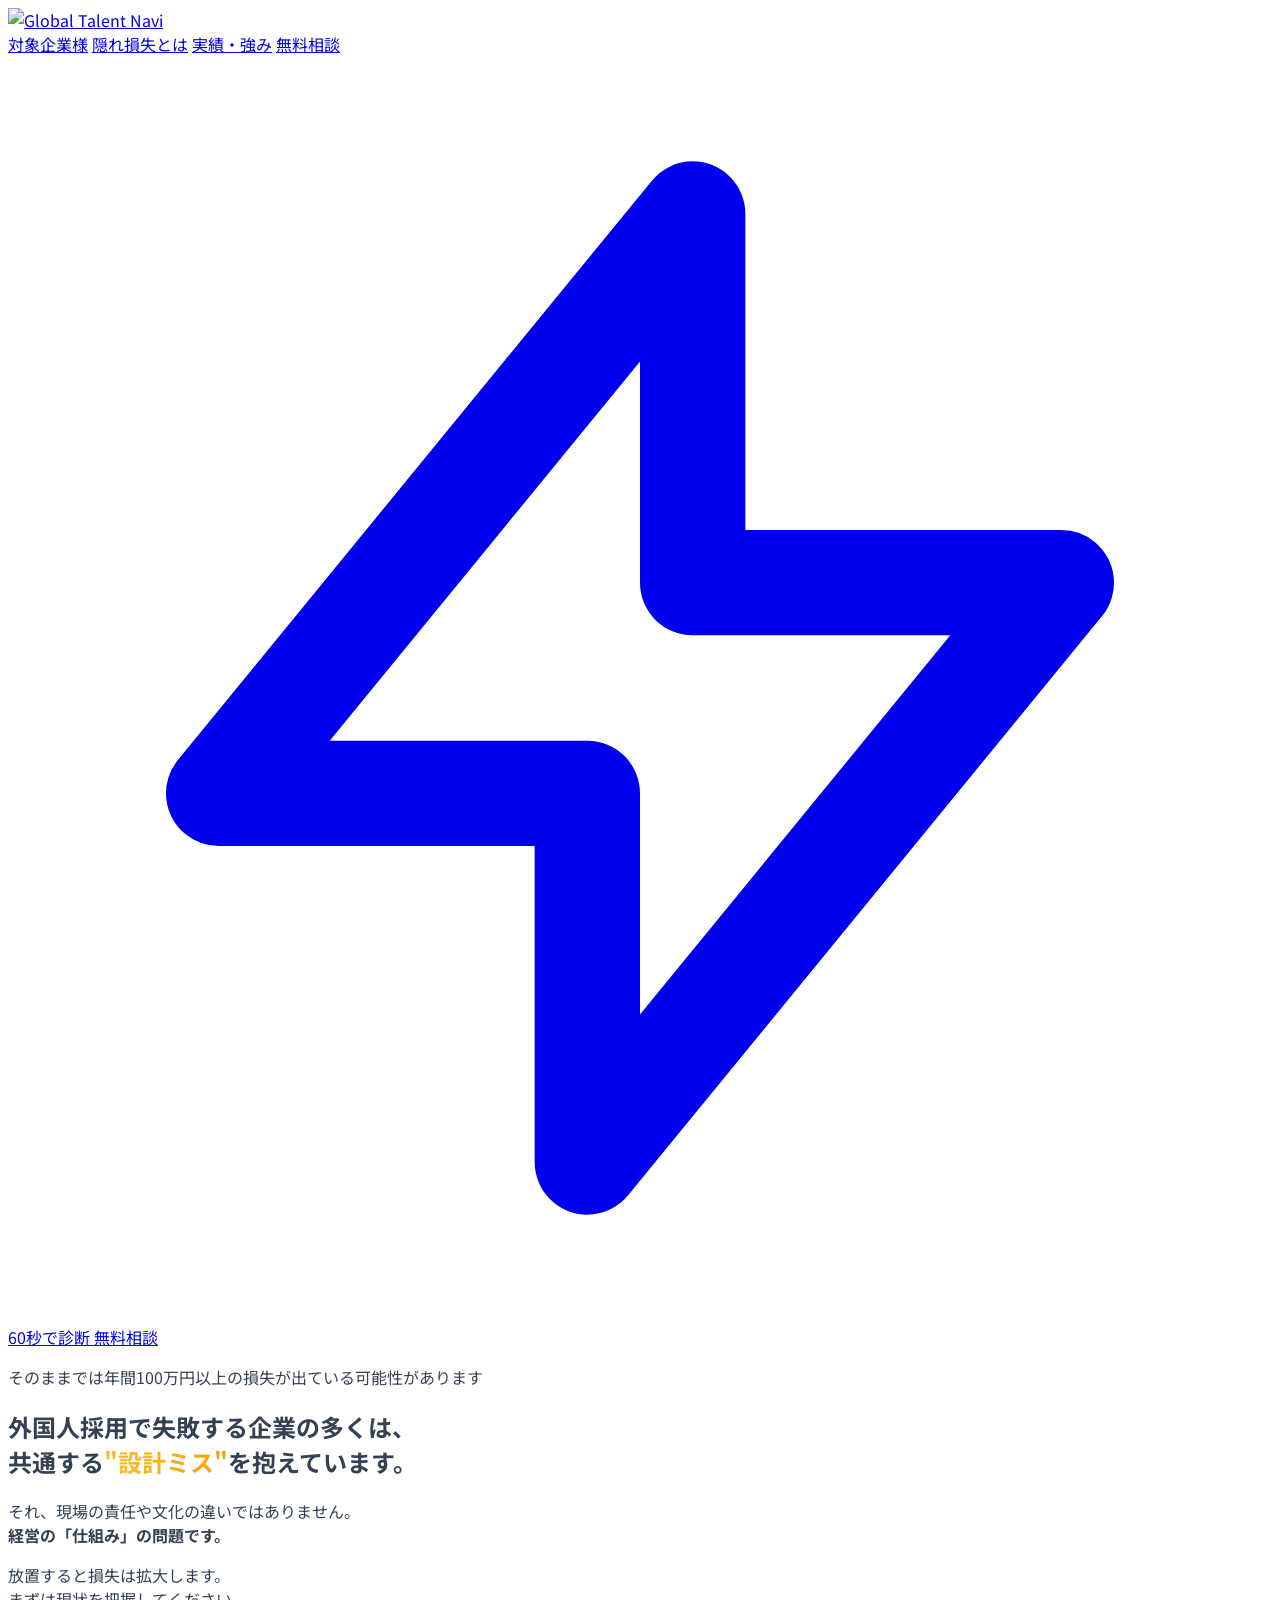
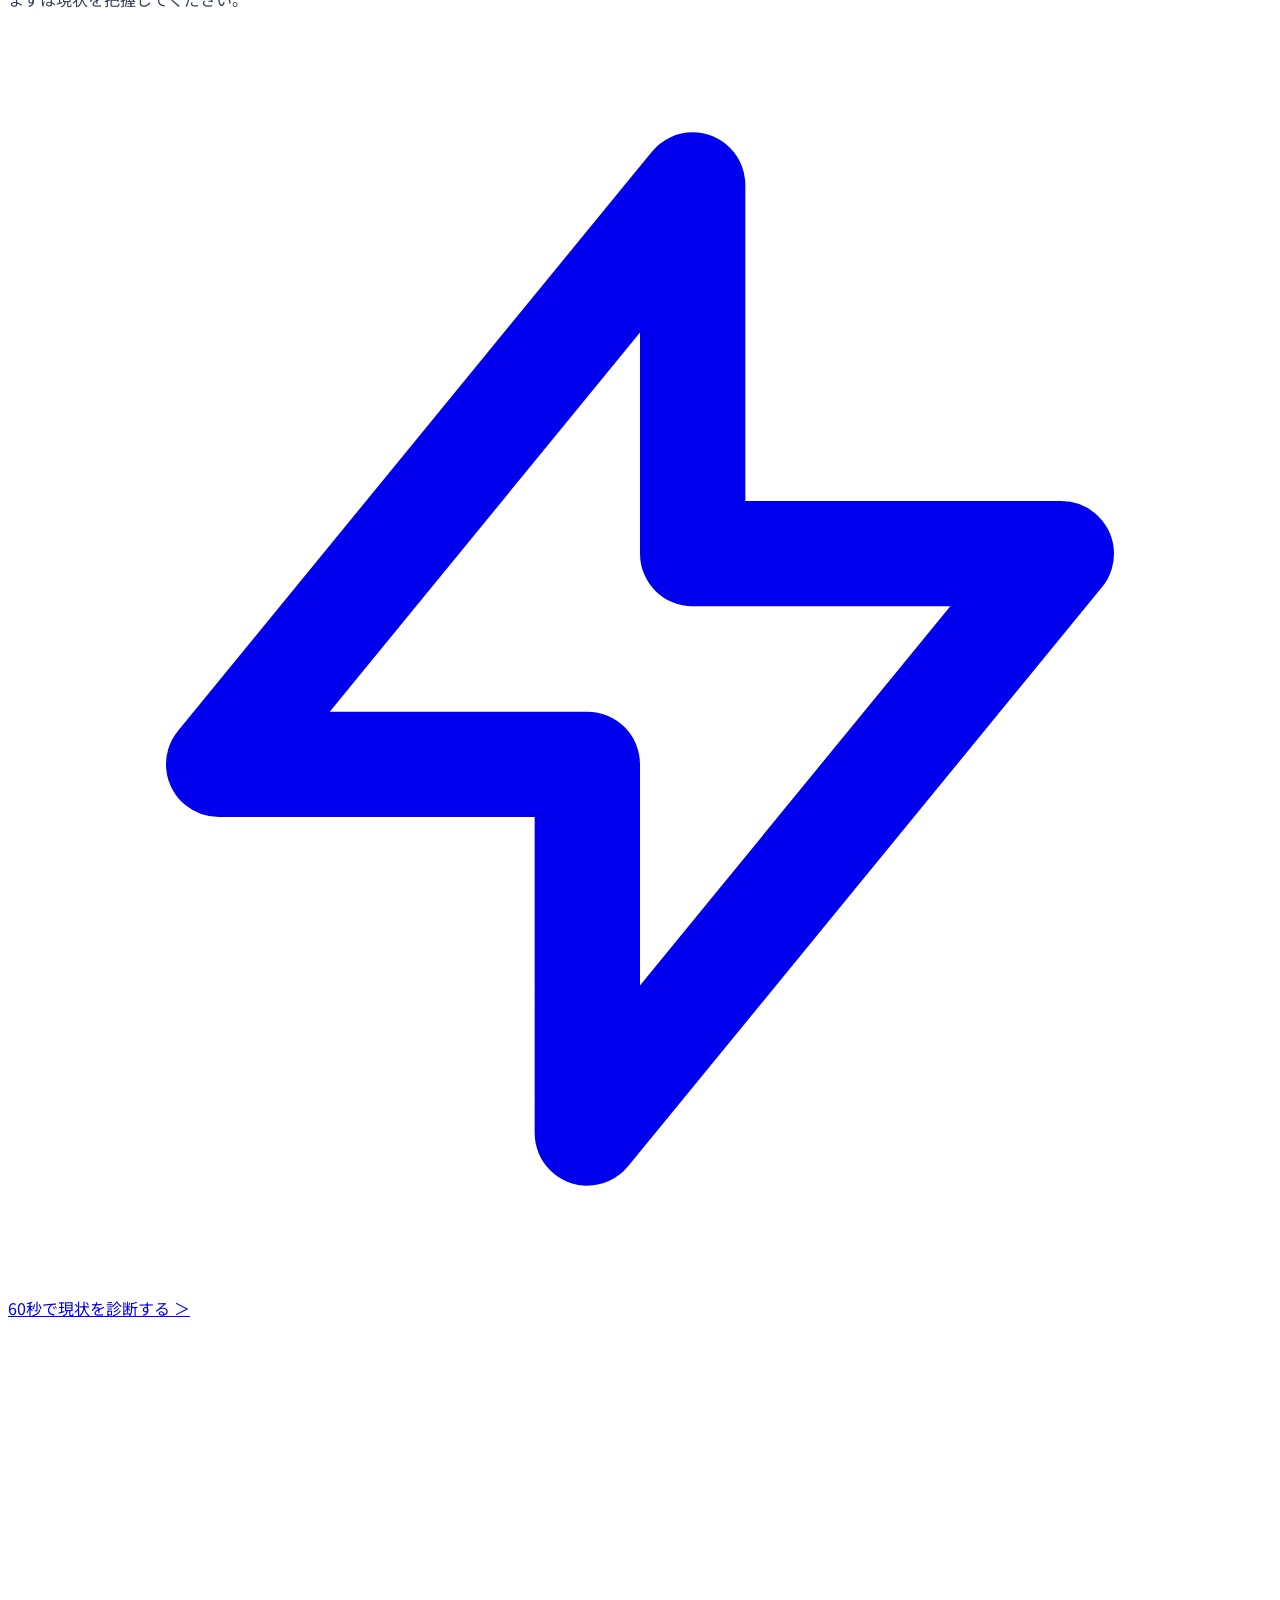
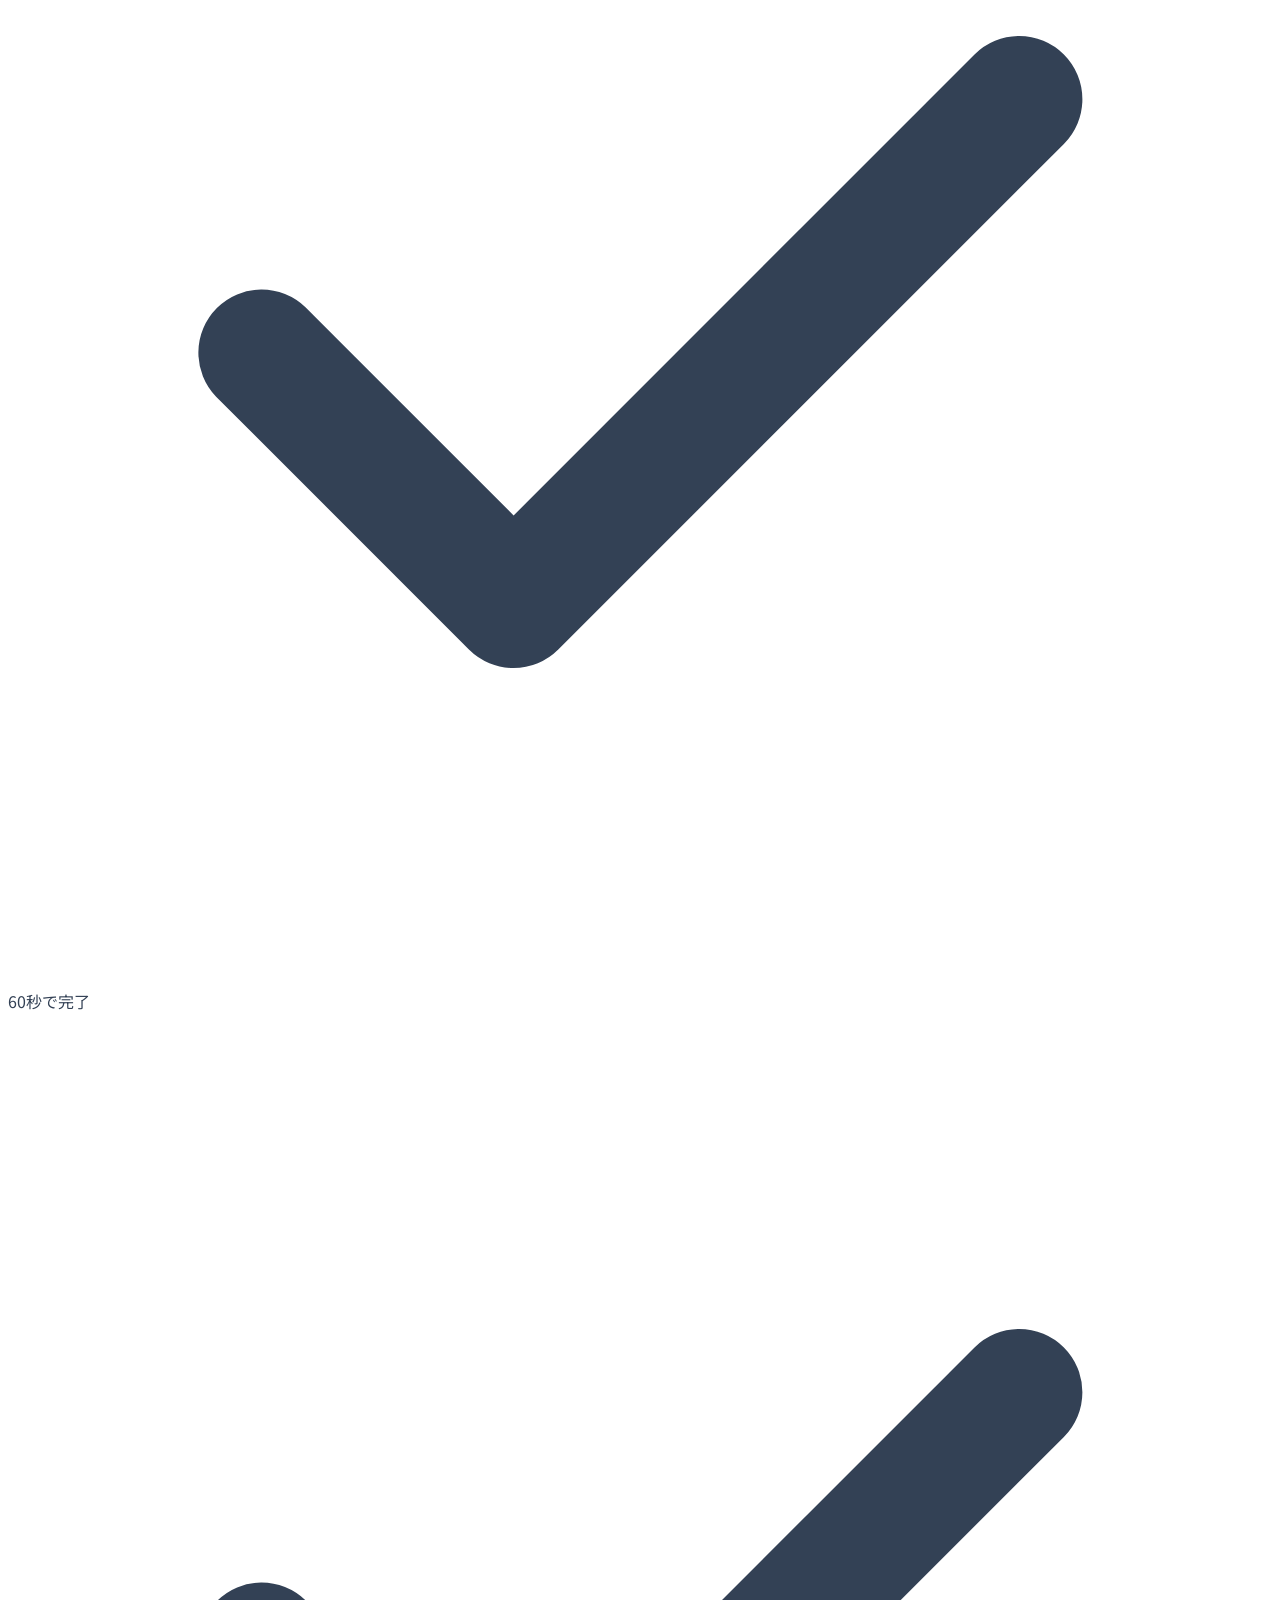
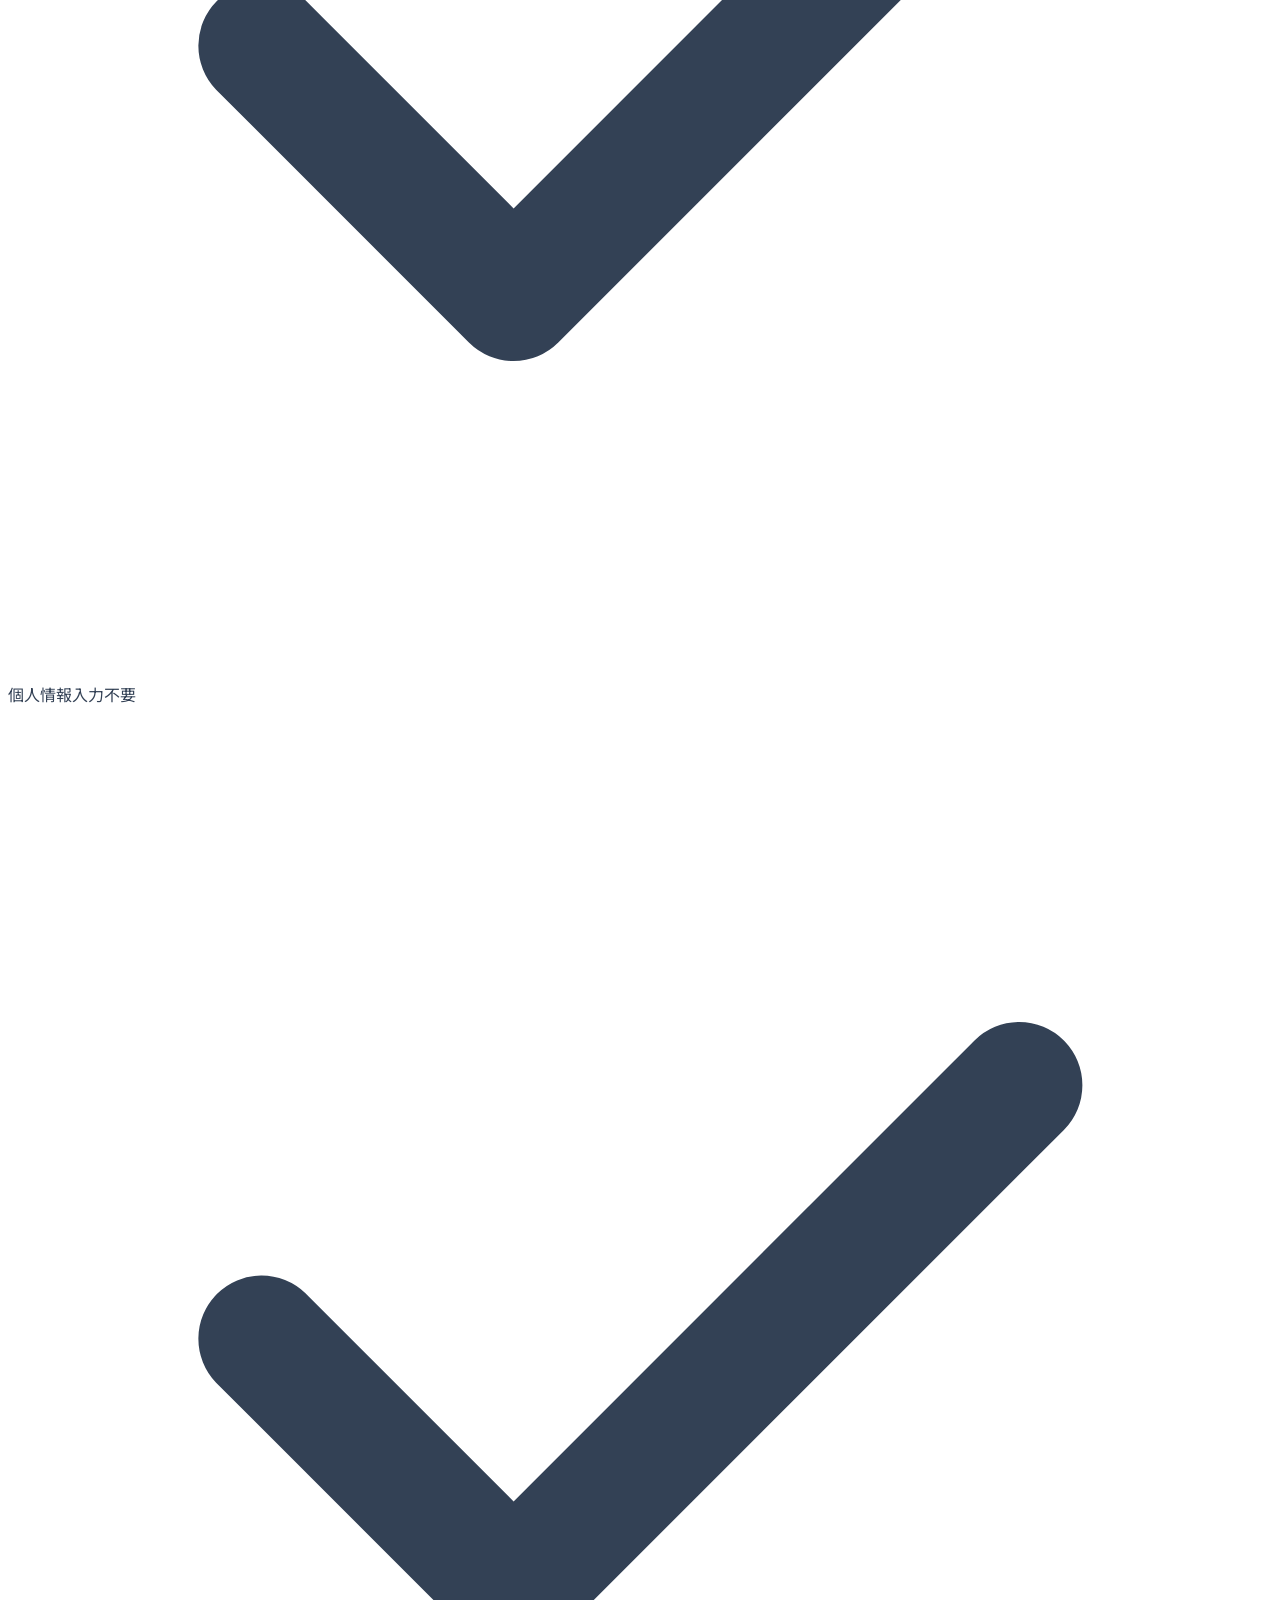
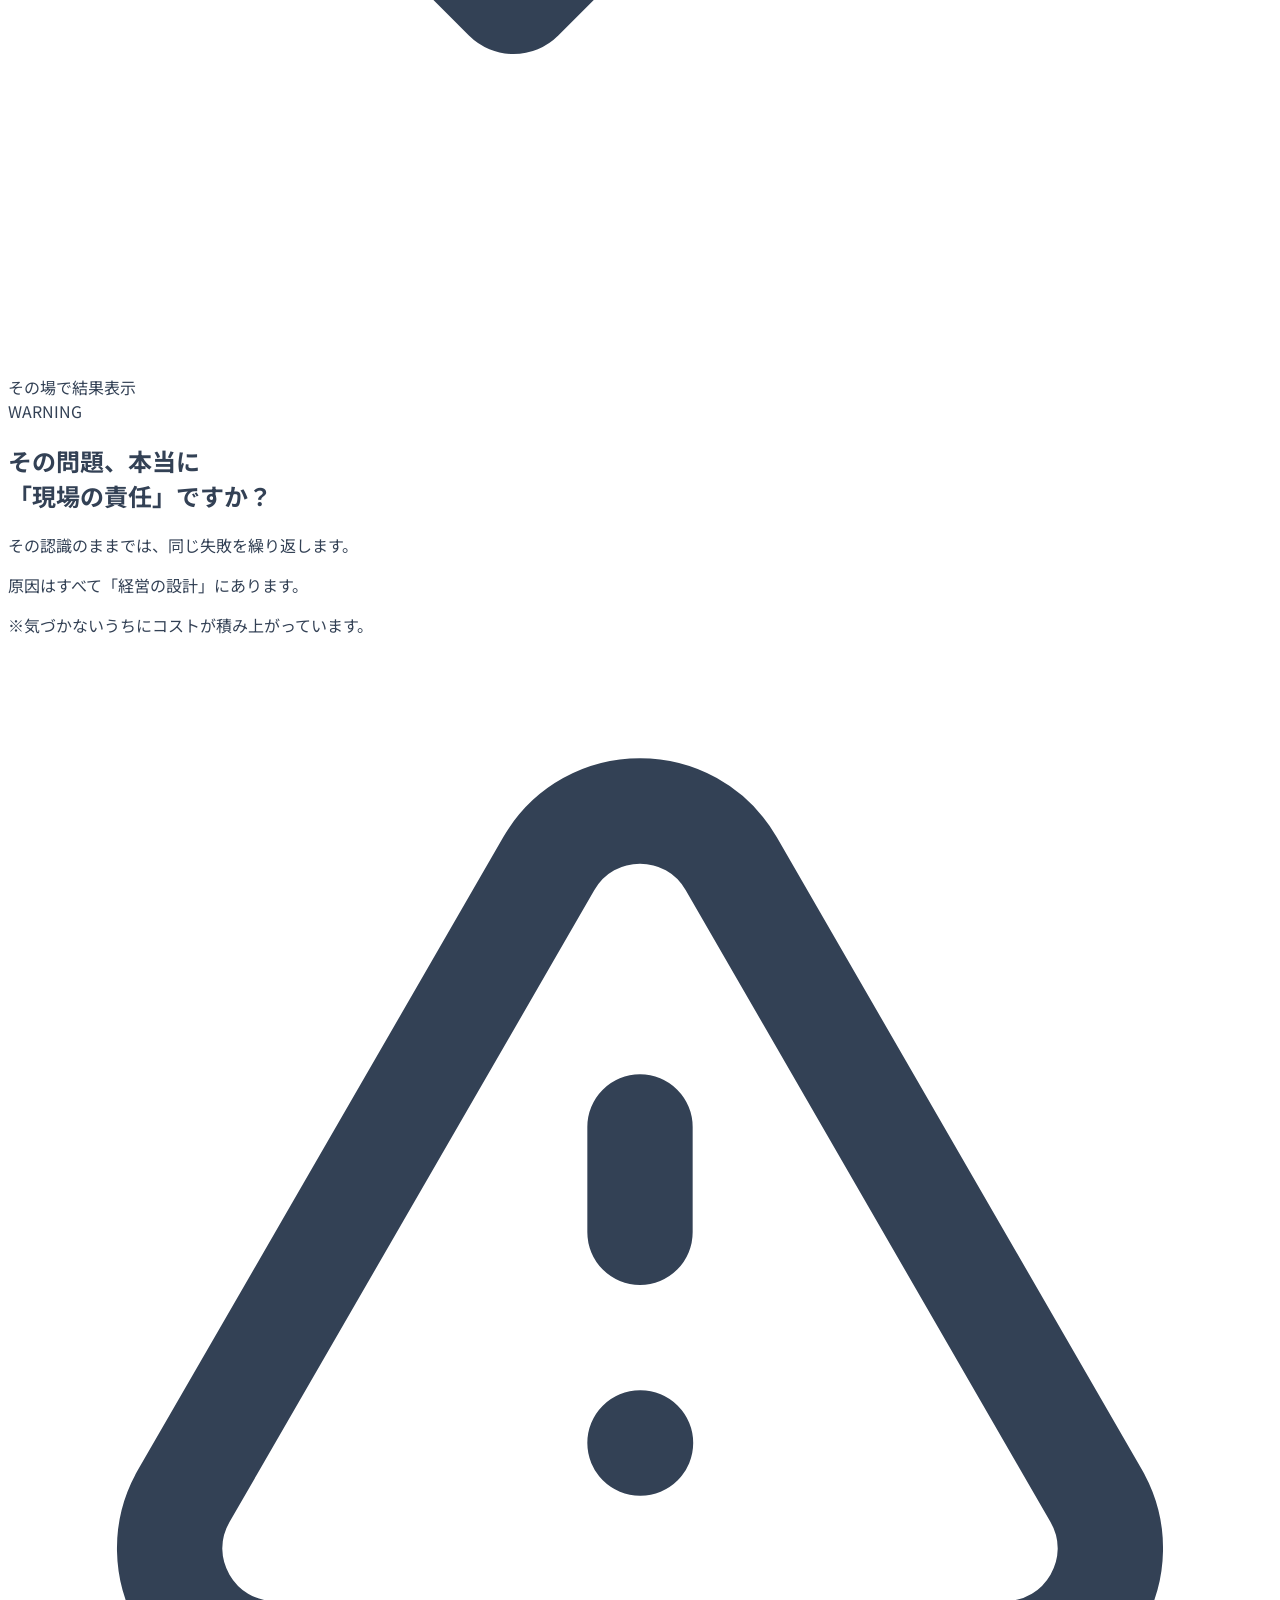
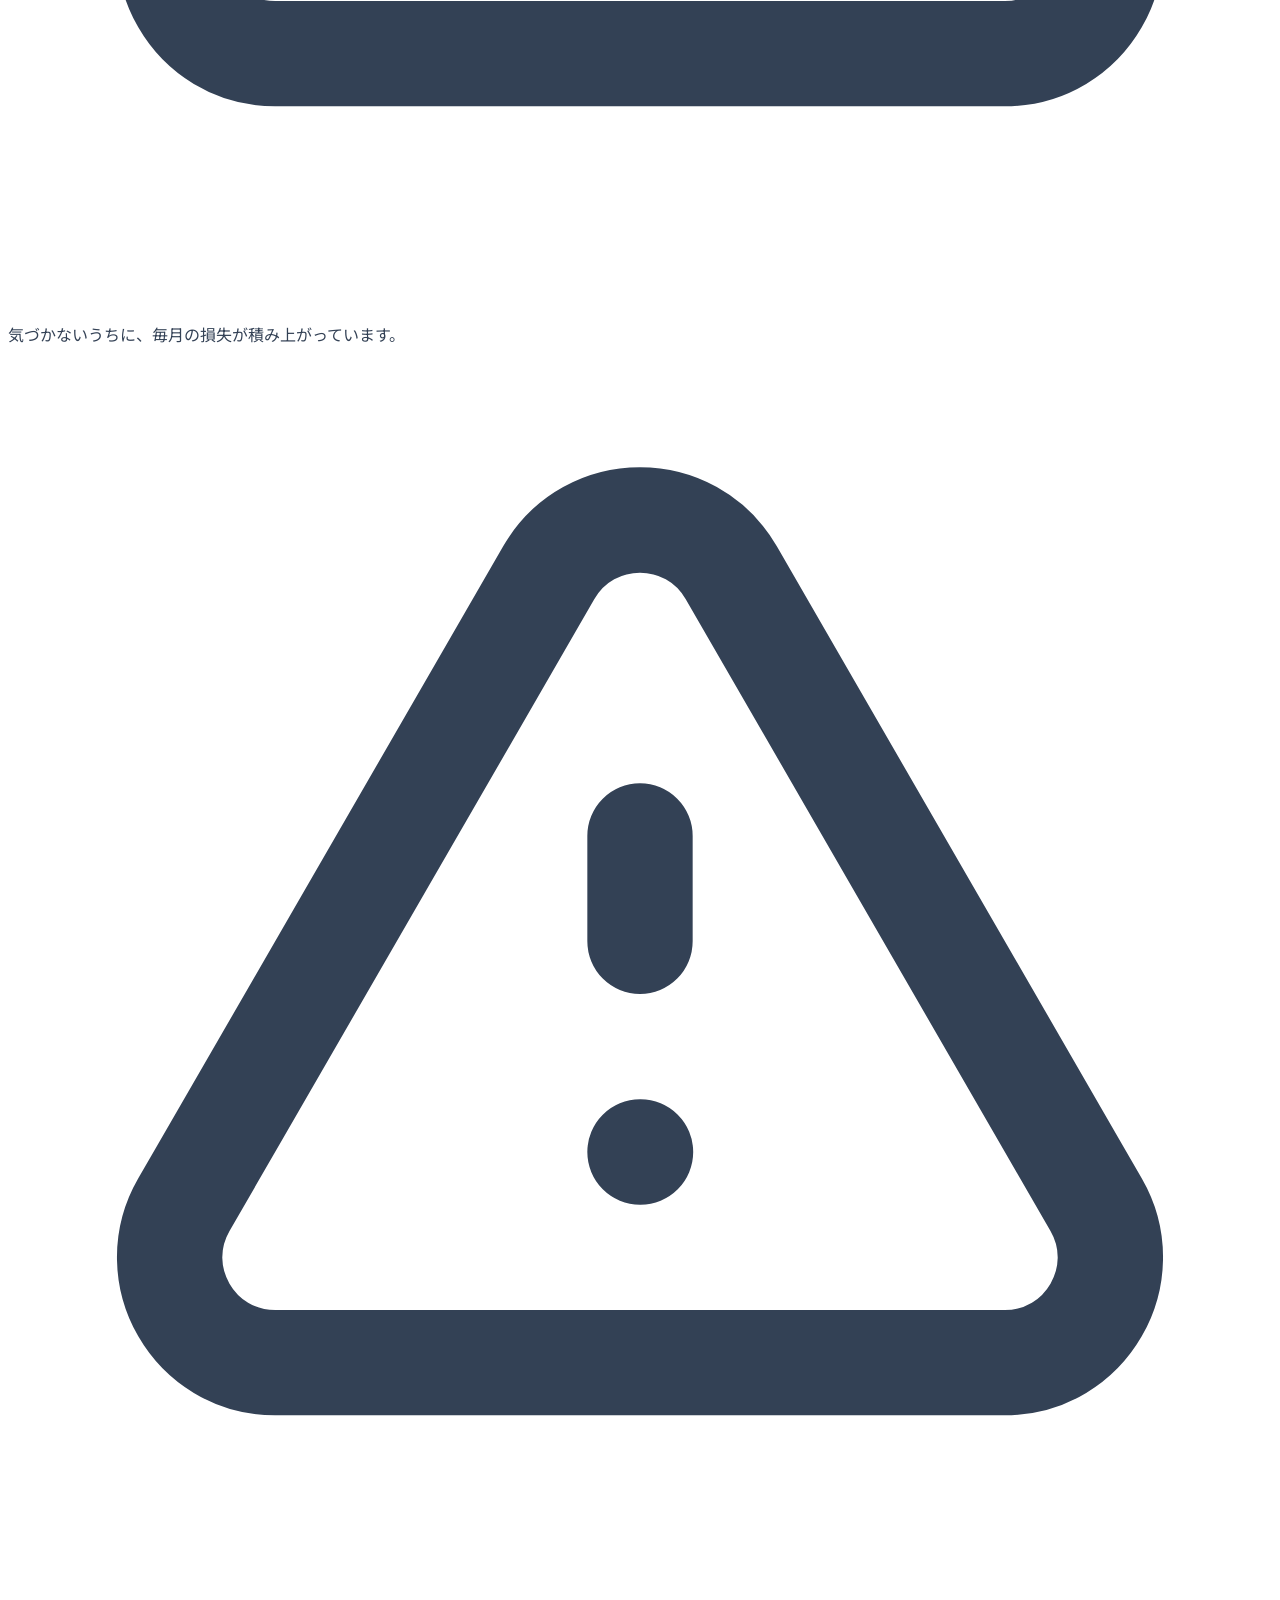
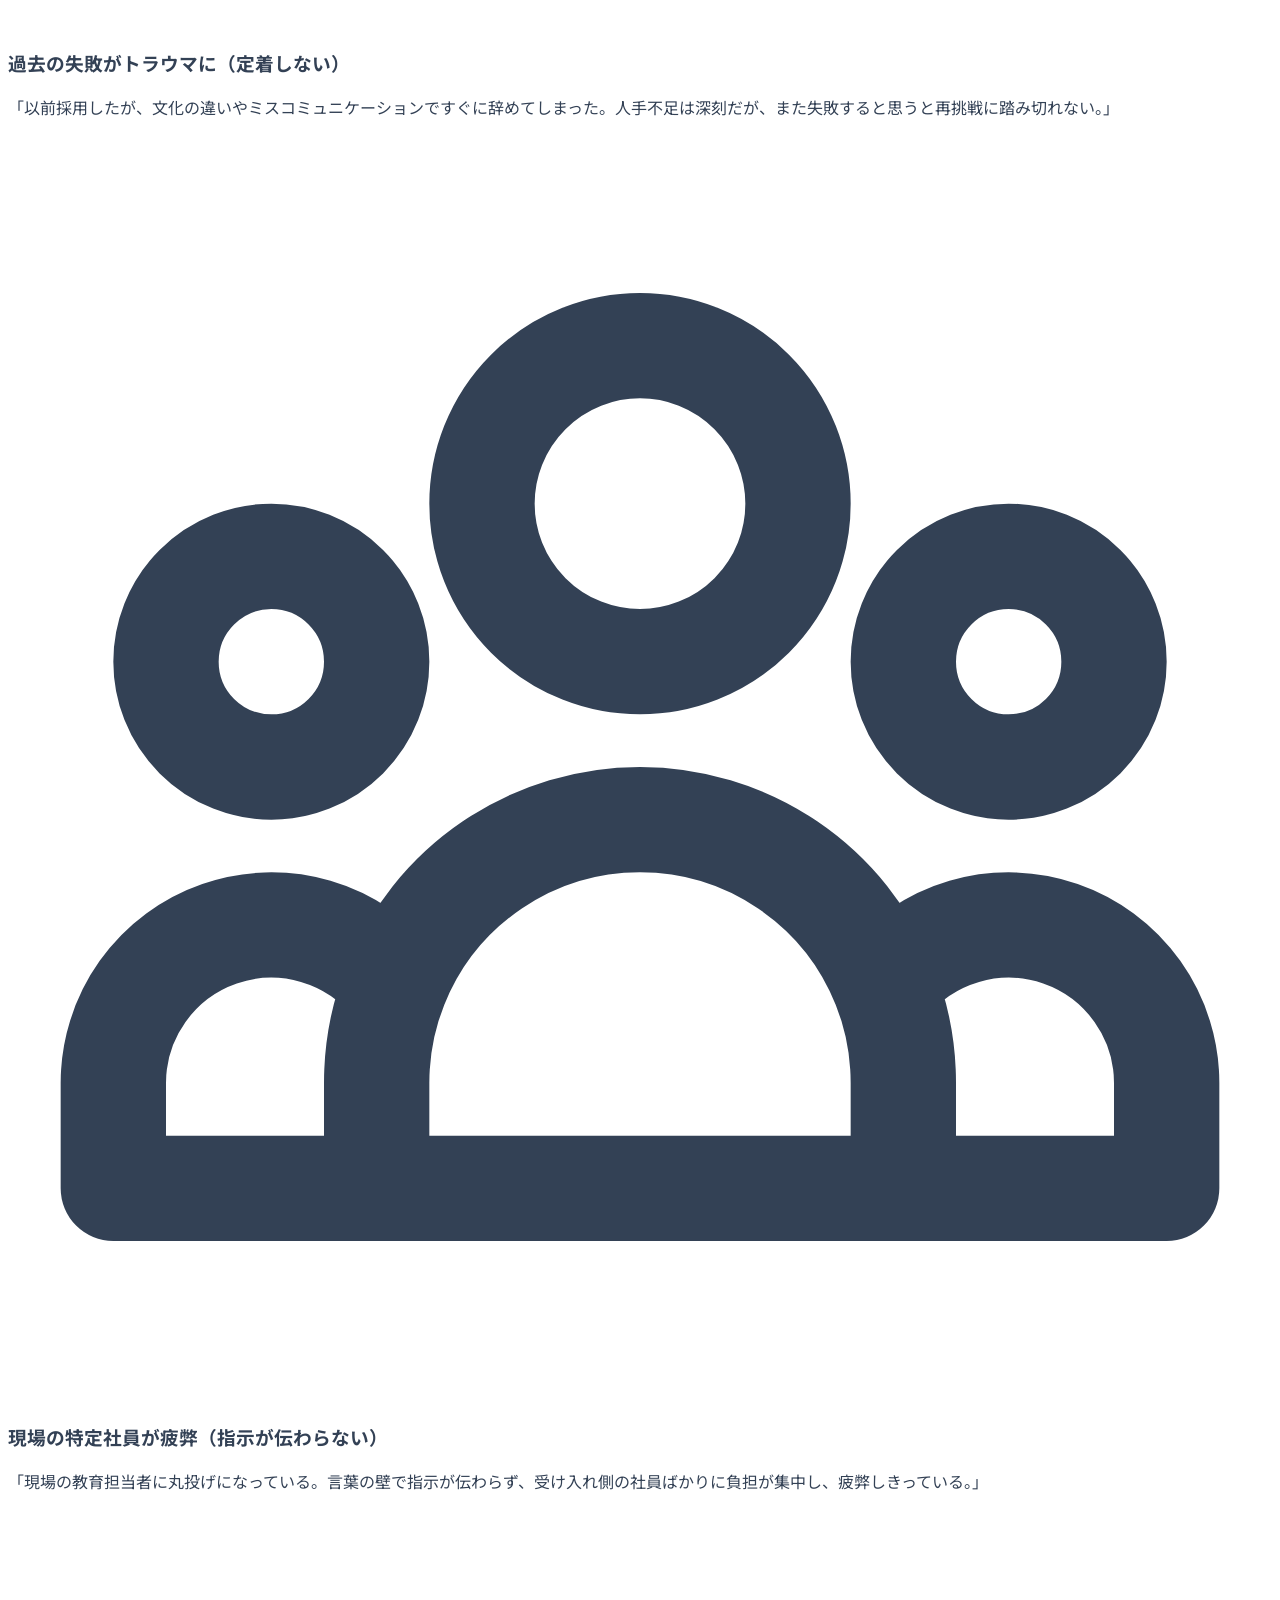
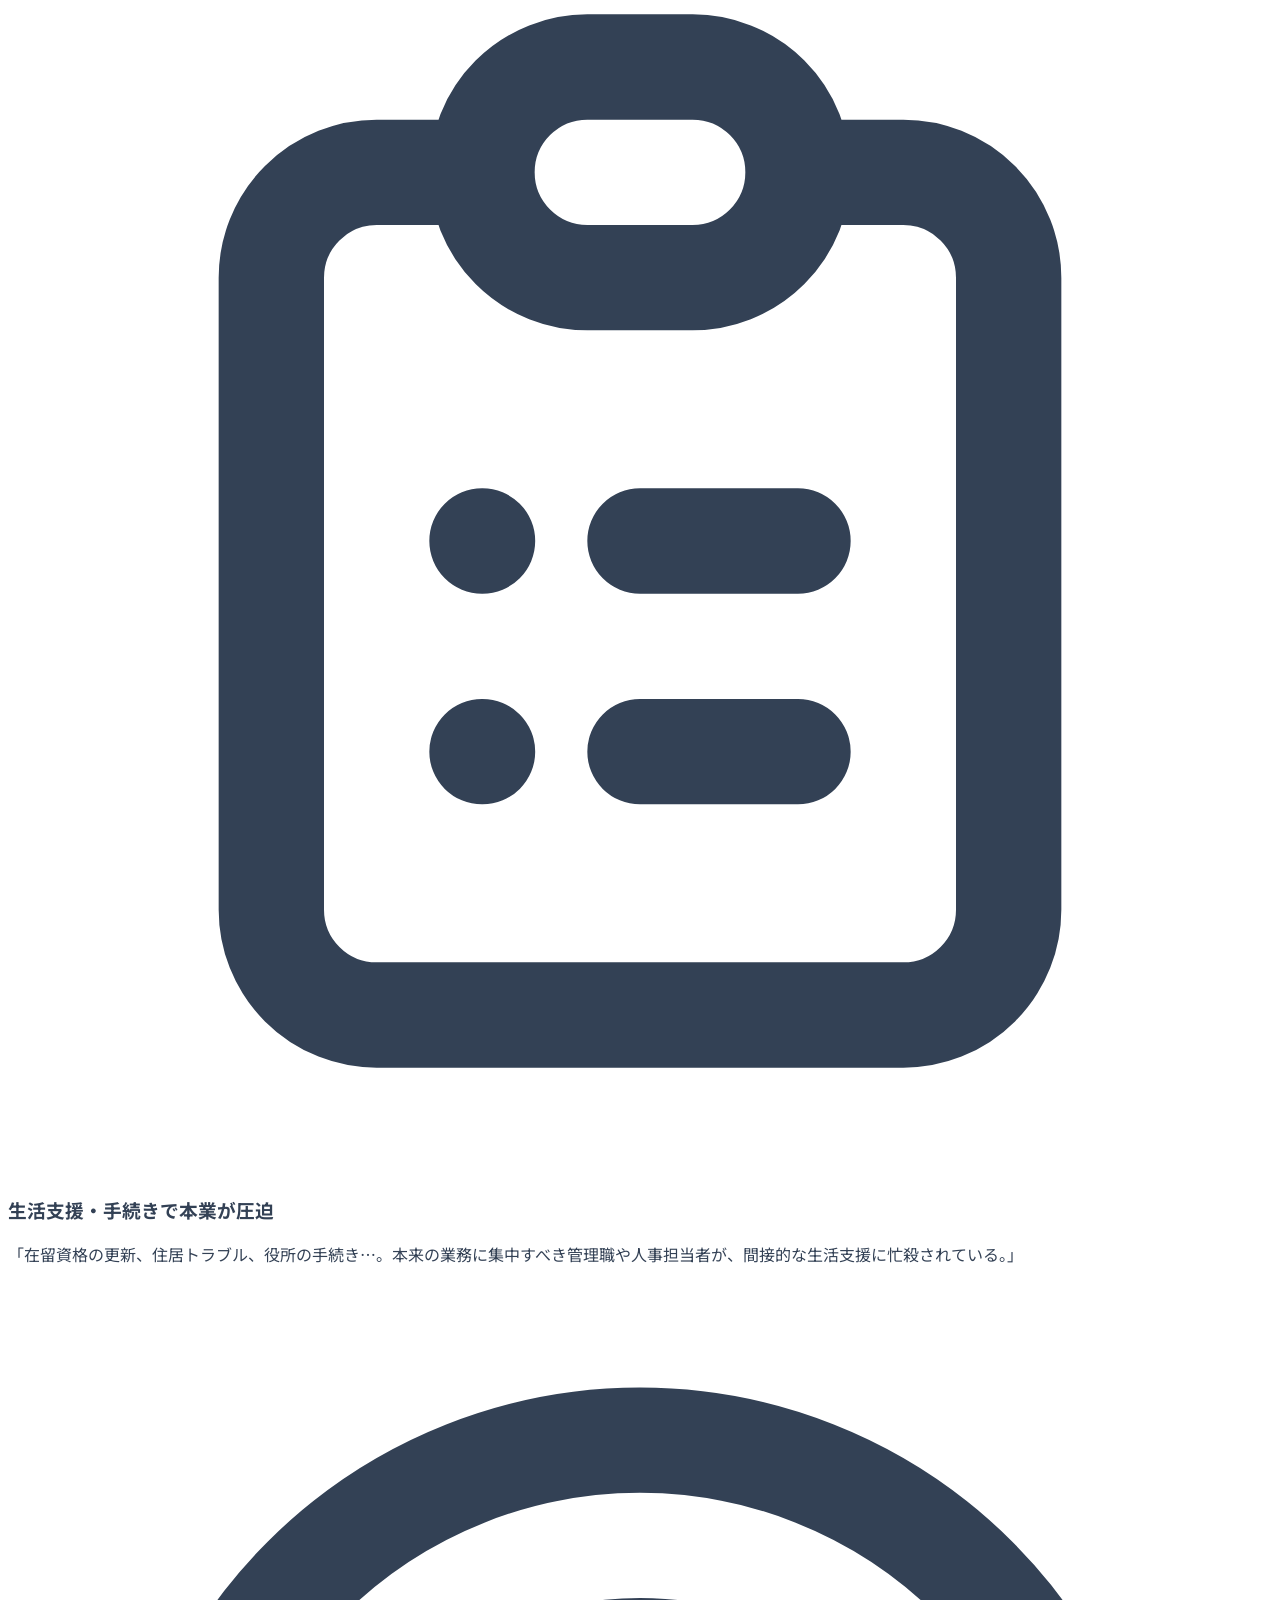
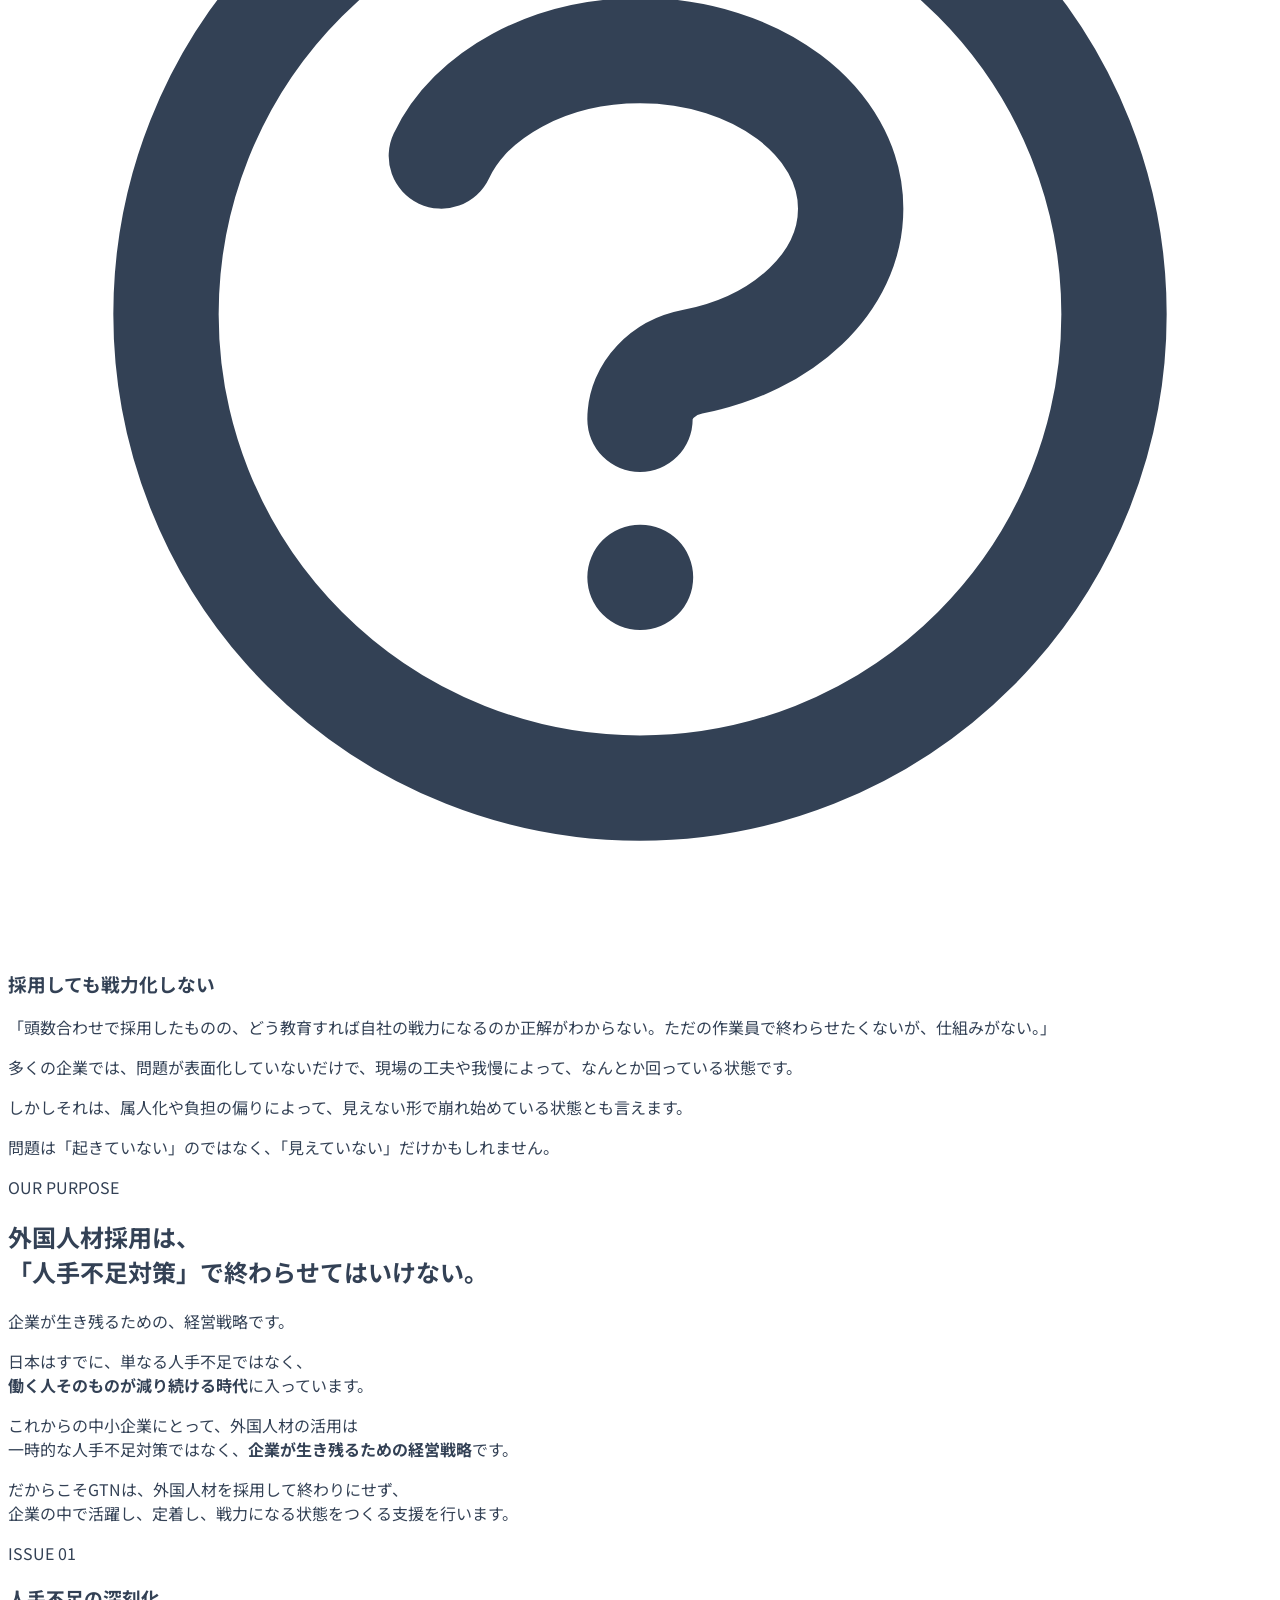
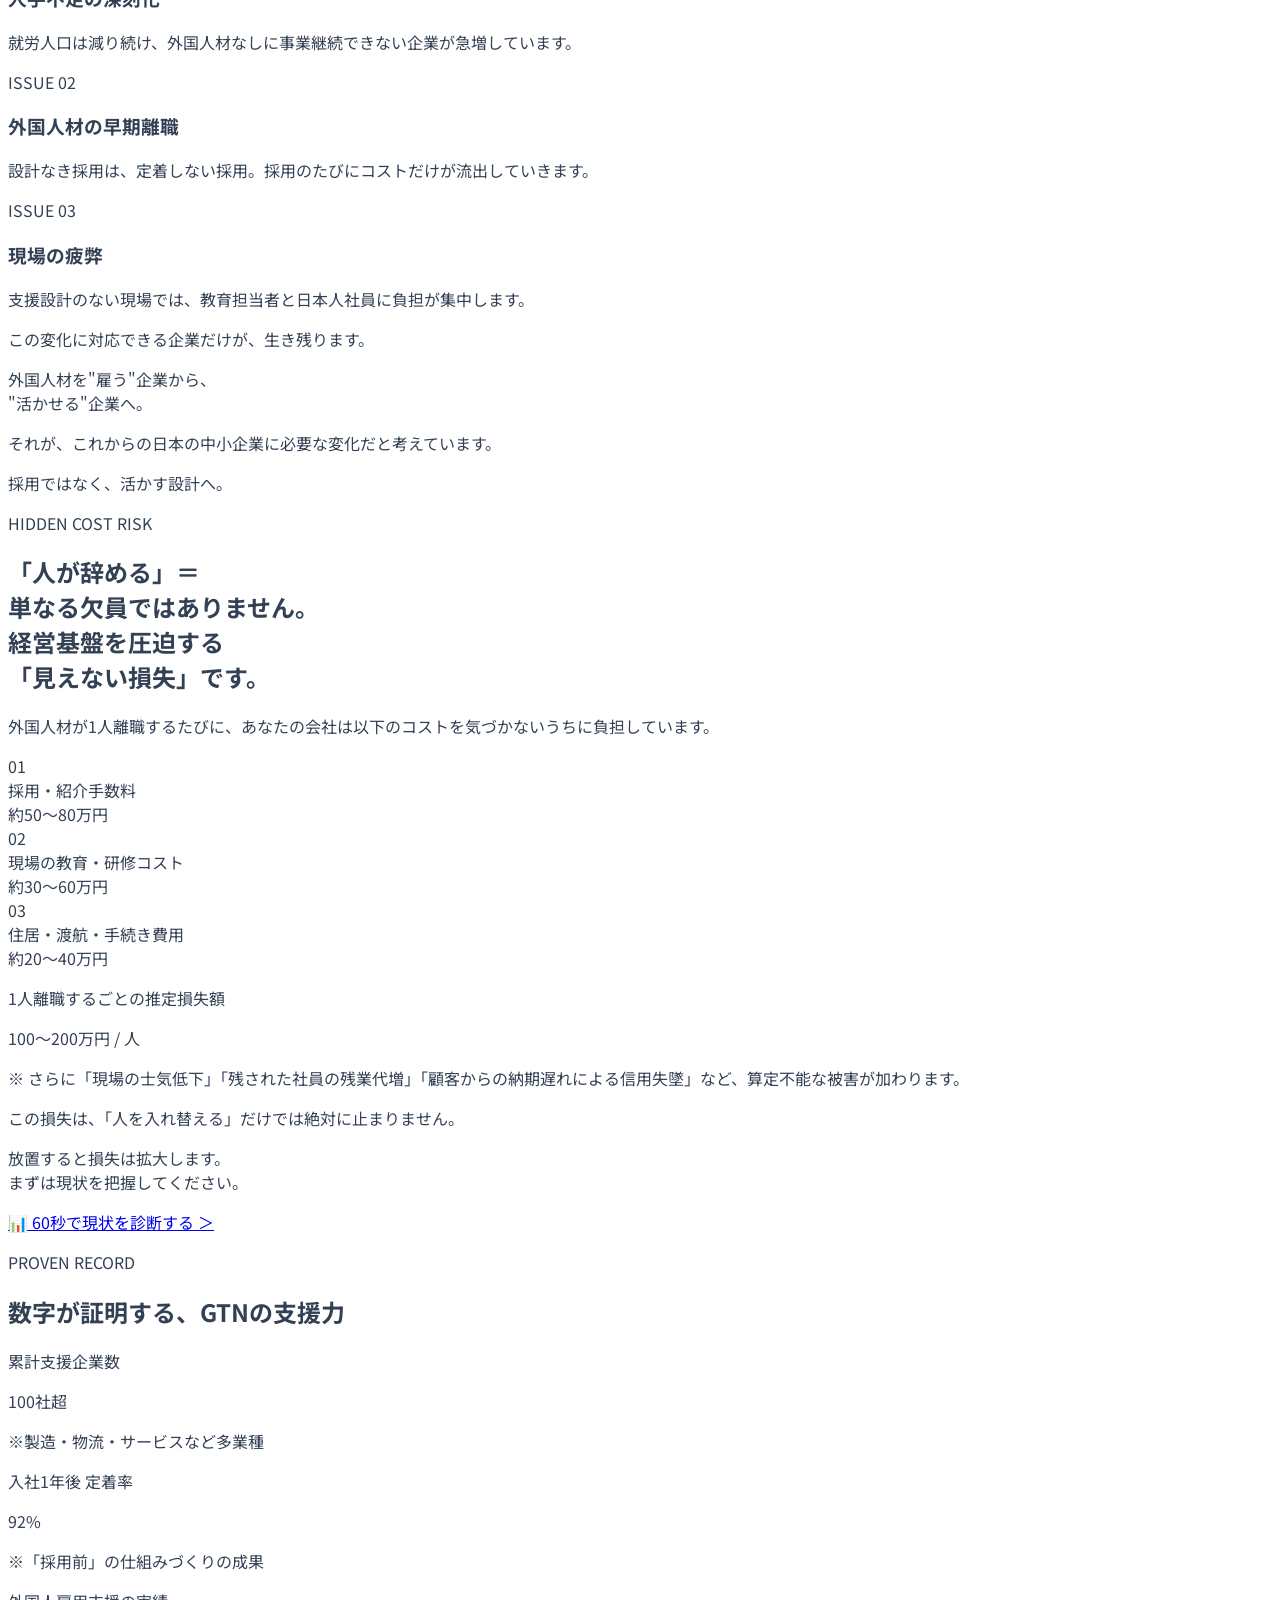
==== public/index.html @ 67747a33 "feat: strengthen GTN landing page purpose and empathy messaging - Add Purpose section (#purpose) bet" ====
<!DOCTYPE html>
<html lang="ja">
<head>
  <meta charset="UTF-8">
  <meta name="viewport" content="width=device-width, initial-scale=1.0">
  <!-- Google Search Console -->
  <meta name="google-site-verification" content="YYQnWKtL1q4cyAxTsVQJglza5ayYH_6aLztMZzbDKx8" />
  <!-- Google Analytics 4: G-HK43N5MW3L を実際の測定IDに差し替えてください -->
  <script async src="https://www.googletagmanager.com/gtag/js?id=G-HK43N5MW3L"></script>
  <script>
    window.dataLayer = window.dataLayer || [];
    function gtag(){dataLayer.push(arguments);}
    gtag('js', new Date());
    gtag('config', 'G-HK43N5MW3L');
  </script>
  <!-- End Google Analytics -->

  <!-- GTM: 必要に応じてGTMスニペットをここに貼り付け -->
  <!-- End GTM -->
  <title>【3分診断】外国人雇用の成功確率を無料チェック｜Global Talent Navi</title>
  <meta name="description" content="外国人雇用がうまくいくか不安な企業様へ。3分で成功確率とリスクを診断。採用前・定着課題のある企業どちらにも対応。">

  <!-- OGP -->
  <meta property="og:type" content="website">
  <meta property="og:title" content="【3分診断】外国人雇用の成功確率を無料チェック｜Global Talent Navi">
  <meta property="og:description" content="外国人雇用がうまくいくか不安な企業様へ。3分で成功確率とリスクを診断。採用前・定着課題のある企業どちらにも対応。">
  <meta property="og:url" content="https://globaltalent-navi.com/">
  <meta property="og:image" content="https://globaltalent-navi.com/assets/images/ogp.png">
  <meta property="og:site_name" content="Global Talent Navi">
  <meta property="og:locale" content="ja_JP">

  <!-- Twitter Card -->
  <meta name="twitter:card" content="summary_large_image">
  <meta name="twitter:title" content="【3分診断】外国人雇用の成功確率を無料チェック｜Global Talent Navi">
  <meta name="twitter:description" content="外国人雇用がうまくいくか不安な企業様へ。3分で成功確率とリスクを診断。採用前・定着課題のある企業どちらにも対応。">
  <meta name="twitter:image" content="https://globaltalent-navi.com/assets/images/ogp.png">

  <!-- Favicon -->
  <link rel="icon" type="image/png" href="/assets/images/logo2.png">
  <link rel="apple-touch-icon" href="/assets/images/logo2.png">

  <!-- Canonical -->
  <link rel="canonical" href="https://globaltalent-navi.com/">

  <!-- Google Fonts -->
  <link rel="preconnect" href="https://fonts.googleapis.com">
  <link rel="preconnect" href="https://fonts.gstatic.com" crossorigin>
  <link href="https://fonts.googleapis.com/css2?family=Noto+Sans+JP:wght@300;400;500;700;900&display=swap" rel="stylesheet">

  <!-- Tailwind CSS via CDN -->
  <script src="https://cdn.tailwindcss.com"></script>
  <script>
    tailwind.config = {
      theme: {
        extend: {
          colors: {
            navy: {
              800: '#1e293b',
              900: '#0f172a',
            },
            gold: {
              400: '#fbbf24',
              500: '#f59e0b',
              600: '#d97706',
              700: '#b45309',
            }
          },
          fontFamily: {
            sans: ['"Noto Sans JP"', 'sans-serif'],
          }
        }
      }
    }
  </script>

  <style>
    html { scroll-behavior: smooth; }
    body { font-family: 'Noto Sans JP', sans-serif; color: #334155; }
    /* ナビクリック時にfixedヘッダー分ずらす */
    [id] { scroll-margin-top: 88px; }
    /* フッターロゴ */
    .footer-logo-img {
      height: 36px;
      width: auto;
      display: block;
    }
    .gradient-text {
      background: linear-gradient(to right, #fbbf24, #f59e0b);
      -webkit-background-clip: text;
      -webkit-text-fill-color: transparent;
    }
    .glass-panel {
      background: rgba(255, 255, 255, 0.05);
      backdrop-filter: blur(12px);
      border: 1px solid rgba(255, 255, 255, 0.1);
    }
    .pulse-btn {
      animation: pulse-shadow 2.5s infinite;
    }
    @keyframes pulse-shadow {
      0% { box-shadow: 0 0 0 0 rgba(245, 158, 11, 0.6); }
      70% { box-shadow: 0 0 0 15px rgba(245, 158, 11, 0); }
      100% { box-shadow: 0 0 0 0 rgba(245, 158, 11, 0); }
    }
    .danger-stripe {
      background: repeating-linear-gradient(
        45deg,
        #7f1d1d,
        #7f1d1d 10px,
        #991b1b 10px,
        #991b1b 20px
      );
    }
    .founder-photo-img {
      width: 160px;
      height: 160px;
      object-fit: cover;
      object-position: center 15%;
      border-radius: 50%;
      border: 4px solid rgba(251, 191, 36, 0.4);
      box-shadow: 0 8px 24px rgba(0, 0, 0, 0.3);
    }
    .header-logo-img {
      height: 40px;
      width: auto;
    }
    /* ===== Hero PC/SP 出し分け ===== */
    .hero-pc { display: block; }
    .hero-sp { display: none; }
    @media (max-width: 767px) {
      .hero-pc { display: none; }
      .hero-sp { display: block; }
    }
    .hero-sp h1 {
      font-size: clamp(26px, 7.2vw, 32px);
      line-height: 1.45;
      font-weight: 900;
      letter-spacing: -0.01em;
      margin-bottom: 22px;
      color: #ffffff;
    }
    .hero-sp .hero-sp-sub {
      font-size: 15px;
      line-height: 1.8;
      color: #e2e8f0;
      margin-bottom: 28px;
      font-weight: 500;
    }
    .hero-sp .hero-sp-cta {
      display: flex;
      align-items: center;
      justify-content: center;
      gap: 8px;
      width: 100%;
      min-height: 60px;
      padding: 18px 16px;
      border-radius: 9999px;
      background: linear-gradient(to right, #fbbf24, #f59e0b);
      color: #0f172a;
      font-weight: 900;
      font-size: 19px;
      box-shadow: 0 10px 30px rgba(245,158,11,0.35);
    }
    .hero-sp .hero-sp-assure {
      margin-top: 14px;
      font-size: 12px;
      color: #94a3b8;
      font-weight: 500;
      letter-spacing: 0.02em;
    }
    /* 意味のまとまり保護（全体ユーティリティ） */
    .nowrap {
      display: inline-block;
      white-space: nowrap;
    }
    /* Risk h2 のスマホ表示は nowrap 保護と両立するためフォントを調整 */
    @media (max-width: 767px) {
      #risk h2 {
        font-size: 22px;
        line-height: 1.5;
      }
    }
  </style>
</head>
<body class="antialiased bg-gray-50">
  <!-- GTM (noscript): body直後にnoscriptスニペットを貼り付け -->
  <!-- End GTM (noscript) -->

  <!-- ========== Header ========== -->
  <header id="header" class="fixed top-0 w-full bg-white/95 backdrop-blur-sm shadow-sm z-50">
    <div class="max-w-7xl mx-auto px-4 sm:px-6 lg:px-8 h-20 flex items-center justify-between">
      <a href="#" class="flex-shrink-0">
        <img src="/assets/images/logo2.png" alt="Global Talent Navi" class="header-logo-img">
      </a>
      <nav class="hidden lg:flex space-x-8">
        <a href="#empathy" class="text-sm font-medium text-gray-600 hover:text-navy-900 transition">対象企業様</a>
        <a href="#risk" class="text-sm font-medium text-gray-600 hover:text-navy-900 transition">隠れ損失とは</a>
        <a href="#numbers" class="text-sm font-medium text-gray-600 hover:text-navy-900 transition">実績・強み</a>
        <a href="#benefits" class="text-sm font-medium text-gray-600 hover:text-navy-900 transition">無料相談</a>
      </nav>
      <div class="flex items-center gap-4">
        <a href="https://www.globaltalent-navi.com/diagnosis/" target="_blank" rel="noopener" data-cta-location="header" class="hidden md:flex text-gold-600 font-bold border-2 border-gold-500 px-4 py-2 rounded-full hover:bg-gold-50 transition text-sm items-center gap-1">
          <svg class="w-4 h-4" fill="none" stroke="currentColor" viewBox="0 0 24 24"><path stroke-linecap="round" stroke-linejoin="round" stroke-width="2" d="M13 10V3L4 14h7v7l9-11h-7z"></path></svg>
          60秒で診断
        </a>
        <a href="https://calendar.google.com/calendar/u/0/appointments/schedules/AcZssZ0h54zS4IpXEReThZeFR4vCksZE0X5A-HBDjZcuCIi32B-jlqhecHPG1qLvr44Y9YSF_kEb_0Fo" target="_blank" rel="noopener" class="bg-navy-900 text-white font-bold px-6 py-2 rounded-full hover:bg-navy-800 transition text-sm">
          無料相談
        </a>
      </div>
    </div>
  </header>

  <!-- ========== Hero ========== -->
  <section class="relative bg-navy-900 text-white pt-32 pb-20 lg:pt-40 lg:pb-28 px-4 overflow-hidden">
    <div class="absolute inset-0 z-0 opacity-20">
      <div class="absolute top-[-10%] right-[-5%] w-[40rem] h-[40rem] rounded-full bg-gold-600 blur-[100px]"></div>
      <div class="absolute bottom-[-10%] left-[-10%] w-[30rem] h-[30rem] rounded-full bg-blue-600 blur-[100px]"></div>
    </div>
    <div class="relative z-10 max-w-5xl mx-auto text-center">
      <!-- PC版Hero（既存内容をそのまま維持） -->
      <div class="hero-pc">
        <p class="inline-block border border-gold-400 text-gold-400 font-bold text-xs md:text-sm px-4 py-1.5 rounded-full mb-6 tracking-wider bg-navy-900/50">そのままでは年間100万円以上の損失が出ている可能性があります</p>
        <h1 class="text-4xl md:text-5xl lg:text-6xl font-black leading-tight mb-6 tracking-tight">外国人採用で失敗する企業の多くは、<br class="hidden md:block">共通する<span class="gradient-text">"設計ミス"</span>を抱えています。</h1>
        <p class="text-gray-300 text-lg md:text-xl lg:text-2xl mb-12 leading-relaxed max-w-4xl mx-auto font-medium">それ、現場の責任や文化の違いではありません。<br><strong class="text-white">経営の「仕組み」の問題です。</strong></p>
        <div class="flex flex-col items-center gap-3">
          <p class="text-xl md:text-2xl text-white font-black mb-3">放置すると損失は拡大します。<br class="md:hidden">まずは現状を把握してください。</p>
          <a href="https://www.globaltalent-navi.com/diagnosis/" target="_blank" rel="noopener" data-cta-location="hero" class="pulse-btn bg-gradient-to-r from-gold-400 to-gold-600 text-navy-900 font-black text-xl md:text-2xl py-5 px-8 md:px-16 rounded-full shadow-2xl hover:scale-105 transition-transform duration-300 w-full sm:w-auto flex items-center justify-center gap-2">
            <svg class="w-6 h-6 md:w-8 md:h-8" fill="none" stroke="currentColor" viewBox="0 0 24 24"><path stroke-linecap="round" stroke-linejoin="round" stroke-width="2" d="M13 10V3L4 14h7v7l9-11h-7z"></path></svg>
            60秒で現状を診断する ＞
          </a>
          <div class="flex flex-wrap justify-center gap-x-4 gap-y-2 mt-3 text-sm md:text-base text-gray-400 font-bold">
            <span class="flex items-center gap-1"><svg class="w-4 h-4 text-green-400" fill="currentColor" viewBox="0 0 20 20"><path d="M16.707 5.293a1 1 0 010 1.414l-8 8a1 1 0 01-1.414 0l-4-4a1 1 0 011.414-1.414L8 12.586l7.293-7.293a1 1 0 011.414 0z"></path></svg> 60秒で完了</span>
            <span class="flex items-center gap-1"><svg class="w-4 h-4 text-green-400" fill="currentColor" viewBox="0 0 20 20"><path d="M16.707 5.293a1 1 0 010 1.414l-8 8a1 1 0 01-1.414 0l-4-4a1 1 0 011.414-1.414L8 12.586l7.293-7.293a1 1 0 011.414 0z"></path></svg> 個人情報入力不要</span>
            <span class="flex items-center gap-1"><svg class="w-4 h-4 text-green-400" fill="currentColor" viewBox="0 0 20 20"><path d="M16.707 5.293a1 1 0 010 1.414l-8 8a1 1 0 01-1.414 0l-4-4a1 1 0 011.414-1.414L8 12.586l7.293-7.293a1 1 0 011.414 0z"></path></svg> その場で結果表示</span>
          </div>
        </div>
      </div>

      <!-- スマホ版Hero（簡潔版） -->
      <div class="hero-sp">
        <h1>
          外国人雇用は、<br>
          採用より先に<br>
          <span class="nowrap"><span class="gradient-text">「設計」</span>で決まる。</span>
        </h1>
        <p class="hero-sp-sub">
          60秒で、外国人雇用の<br>
          <span class="nowrap">成功確率をチェック。</span>
        </p>
        <a href="https://www.globaltalent-navi.com/diagnosis/" target="_blank" rel="noopener" data-cta-location="hero_sp" class="pulse-btn hero-sp-cta">
          <svg class="w-5 h-5" fill="none" stroke="currentColor" viewBox="0 0 24 24"><path stroke-linecap="round" stroke-linejoin="round" stroke-width="2" d="M13 10V3L4 14h7v7l9-11h-7z"></path></svg>
          <span class="nowrap">無料で診断する（60秒）</span>
        </a>
        <p class="hero-sp-assure">
          <span class="nowrap">・個人情報入力不要</span>／<span class="nowrap">その場で結果表示</span>
        </p>
      </div>
    </div>
  </section>

  <!-- ========== Empathy ========== -->
  <section id="empathy" class="py-20 lg:py-28 bg-white px-4">
    <div class="max-w-6xl mx-auto">
      <div class="text-center mb-16">
        <span class="text-navy-900 font-bold tracking-widest text-sm mb-6 inline-block border border-navy-900 px-3 py-1 rounded">WARNING</span>
        <h2 class="text-3xl md:text-4xl lg:text-5xl font-black text-gray-900 mb-8 leading-tight">その問題、本当に<br class="md:hidden"><span class="text-red-600">「現場の責任」ですか？</span></h2>
        <p class="text-xl md:text-2xl text-gray-700 font-bold mb-6">その認識のままでは、同じ失敗を繰り返します。</p>
        <p class="text-2xl md:text-3xl text-navy-900 font-black mb-6">原因はすべて<span class="border-b-4 border-gold-500">「経営の設計」</span>にあります。</p>
        <p class="text-lg md:text-xl text-red-600 font-bold">※気づかないうちにコストが積み上がっています。</p>
      </div>
      <div class="text-center mb-10">
        <p class="text-red-600 font-bold text-lg md:text-xl inline-flex items-center justify-center gap-2 bg-red-50 px-6 md:px-10 py-4 rounded-full border border-red-200 shadow-sm w-full md:w-auto">
          <svg class="w-6 h-6 flex-shrink-0" fill="none" stroke="currentColor" viewBox="0 0 24 24"><path stroke-linecap="round" stroke-linejoin="round" stroke-width="2" d="M12 9v2m0 4h.01m-6.938 4h13.856c1.54 0 2.502-1.667 1.732-3L13.732 4c-.77-1.333-2.694-1.333-3.464 0L3.34 16c-.77 1.333.192 3 1.732 3z"></path></svg>
          <span>気づかないうちに、毎月の損失が積み上がっています。</span>
        </p>
      </div>
      <div class="grid md:grid-cols-2 gap-6 lg:gap-8">
        <div class="bg-gray-50 border-t-4 border-navy-900 rounded-lg p-8 shadow-sm"><div class="flex items-start gap-4"><div class="bg-navy-100 text-navy-900 rounded-full p-3 flex-shrink-0"><svg class="w-6 h-6" fill="none" stroke="currentColor" viewBox="0 0 24 24"><path stroke-linecap="round" stroke-linejoin="round" stroke-width="2" d="M12 9v2m0 4h.01m-6.938 4h13.856c1.54 0 2.502-1.667 1.732-3L13.732 4c-.77-1.333-2.694-1.333-3.464 0L3.34 16c-.77 1.333.192 3 1.732 3z"></path></svg></div><div><h3 class="font-bold text-xl mb-3 text-gray-900">過去の失敗がトラウマに（定着しない）</h3><p class="text-gray-600">「以前採用したが、文化の違いやミスコミュニケーションですぐに辞めてしまった。人手不足は深刻だが、また失敗すると思うと再挑戦に踏み切れない。」</p></div></div></div>
        <div class="bg-gray-50 border-t-4 border-navy-900 rounded-lg p-8 shadow-sm"><div class="flex items-start gap-4"><div class="bg-navy-100 text-navy-900 rounded-full p-3 flex-shrink-0"><svg class="w-6 h-6" fill="none" stroke="currentColor" viewBox="0 0 24 24"><path stroke-linecap="round" stroke-linejoin="round" stroke-width="2" d="M17 20h5v-2a3 3 0 00-5.356-1.857M17 20H7m10 0v-2c0-.656-.126-1.283-.356-1.857M7 20H2v-2a3 3 0 015.356-1.857M7 20v-2c0-.656.126-1.283.356-1.857m0 0a5.002 5.002 0 019.288 0M15 7a3 3 0 11-6 0 3 3 0 016 0zm6 3a2 2 0 11-4 0 2 2 0 014 0zM7 10a2 2 0 11-4 0 2 2 0 014 0z"></path></svg></div><div><h3 class="font-bold text-xl mb-3 text-gray-900">現場の特定社員が疲弊（指示が伝わらない）</h3><p class="text-gray-600">「現場の教育担当者に丸投げになっている。言葉の壁で指示が伝わらず、受け入れ側の社員ばかりに負担が集中し、疲弊しきっている。」</p></div></div></div>
        <div class="bg-gray-50 border-t-4 border-navy-900 rounded-lg p-8 shadow-sm"><div class="flex items-start gap-4"><div class="bg-navy-100 text-navy-900 rounded-full p-3 flex-shrink-0"><svg class="w-6 h-6" fill="none" stroke="currentColor" viewBox="0 0 24 24"><path stroke-linecap="round" stroke-linejoin="round" stroke-width="2" d="M9 5H7a2 2 0 00-2 2v12a2 2 0 002 2h10a2 2 0 002-2V7a2 2 0 00-2-2h-2M9 5a2 2 0 002 2h2a2 2 0 002-2M9 5a2 2 0 012-2h2a2 2 0 012 2m-3 7h3m-3 4h3m-6-4h.01M9 16h.01"></path></svg></div><div><h3 class="font-bold text-xl mb-3 text-gray-900">生活支援・手続きで本業が圧迫</h3><p class="text-gray-600">「在留資格の更新、住居トラブル、役所の手続き…。本来の業務に集中すべき管理職や人事担当者が、間接的な生活支援に忙殺されている。」</p></div></div></div>
        <div class="bg-gray-50 border-t-4 border-navy-900 rounded-lg p-8 shadow-sm"><div class="flex items-start gap-4"><div class="bg-navy-100 text-navy-900 rounded-full p-3 flex-shrink-0"><svg class="w-6 h-6" fill="none" stroke="currentColor" viewBox="0 0 24 24"><path stroke-linecap="round" stroke-linejoin="round" stroke-width="2" d="M8.228 9c.549-1.165 2.03-2 3.772-2 2.21 0 4 1.343 4 3 0 1.4-1.278 2.575-3.006 2.907-.542.104-.994.54-.994 1.093m0 3h.01M21 12a9 9 0 11-18 0 9 9 0 0118 0z"></path></svg></div><div><h3 class="font-bold text-xl mb-3 text-gray-900">採用しても戦力化しない</h3><p class="text-gray-600">「頭数合わせで採用したものの、どう教育すれば自社の戦力になるのか正解がわからない。ただの作業員で終わらせたくないが、仕組みがない。」</p></div></div></div>
      </div>
      <div class="mt-14 max-w-3xl mx-auto">
        <div class="bg-gray-50 border-l-4 border-gold-500 rounded-r-lg p-6 md:p-8 space-y-4 text-gray-700 leading-relaxed">
          <p>多くの企業では、問題が表面化していないだけで、現場の工夫や我慢によって、なんとか回っている状態です。</p>
          <p>しかしそれは、属人化や負担の偏りによって、見えない形で崩れ始めている状態とも言えます。</p>
          <p class="text-navy-900 font-bold">問題は「起きていない」のではなく、<span class="border-b-2 border-gold-500">「見えていない」</span>だけかもしれません。</p>
        </div>
      </div>
    </div>
  </section>

  <!-- ========== Purpose（社会的意義） ========== -->
  <section id="purpose" class="py-16 lg:py-24 bg-gradient-to-b from-white to-gray-50 px-4 border-t border-gray-100">
    <div class="max-w-5xl mx-auto">
      <div class="text-center mb-14">
        <span class="text-gold-600 font-bold tracking-widest text-sm mb-3 inline-block border-l-4 border-gold-500 pl-2">OUR PURPOSE</span>
        <h2 class="text-3xl md:text-4xl lg:text-5xl font-black text-navy-900 mb-6 leading-tight">外国人材採用は、<br><span class="border-b-4 border-gold-500">「人手不足対策」で終わらせてはいけない。</span></h2>
        <p class="text-lg md:text-xl text-gray-700 font-medium">企業が生き残るための、<span class="nowrap">経営戦略です。</span></p>
      </div>
      <div class="bg-white rounded-2xl shadow-sm border border-gray-200 p-6 md:p-10 mb-12 space-y-5 text-gray-700 font-medium leading-relaxed">
        <p>日本はすでに、単なる人手不足ではなく、<br class="hidden md:block"><strong class="text-navy-900">働く人そのものが減り続ける時代</strong>に入っています。</p>
        <p>これからの中小企業にとって、外国人材の活用は<br class="hidden md:block">一時的な人手不足対策ではなく、<strong class="text-navy-900">企業が生き残るための経営戦略</strong>です。</p>
        <p>だからこそGTNは、外国人材を採用して終わりにせず、<br class="hidden md:block">企業の中で<span class="border-b-2 border-gold-500">活躍し、定着し、戦力になる状態</span>をつくる支援を行います。</p>
      </div>
      <div class="grid md:grid-cols-3 gap-6 mb-12">
        <div class="bg-white border-t-4 border-navy-900 rounded-lg p-6 shadow-sm">
          <p class="text-xs font-bold text-gold-600 tracking-widest mb-3">ISSUE 01</p>
          <h3 class="font-bold text-lg text-gray-900 mb-2">人手不足の深刻化</h3>
          <p class="text-gray-600 text-sm leading-relaxed">就労人口は減り続け、外国人材なしに事業継続できない企業が急増しています。</p>
        </div>
        <div class="bg-white border-t-4 border-navy-900 rounded-lg p-6 shadow-sm">
          <p class="text-xs font-bold text-gold-600 tracking-widest mb-3">ISSUE 02</p>
          <h3 class="font-bold text-lg text-gray-900 mb-2">外国人材の早期離職</h3>
          <p class="text-gray-600 text-sm leading-relaxed">設計なき採用は、定着しない採用。採用のたびにコストだけが流出していきます。</p>
        </div>
        <div class="bg-white border-t-4 border-navy-900 rounded-lg p-6 shadow-sm">
          <p class="text-xs font-bold text-gold-600 tracking-widest mb-3">ISSUE 03</p>
          <h3 class="font-bold text-lg text-gray-900 mb-2">現場の疲弊</h3>
          <p class="text-gray-600 text-sm leading-relaxed">支援設計のない現場では、教育担当者と日本人社員に負担が集中します。</p>
        </div>
      </div>
      <div class="text-center bg-navy-900 text-white rounded-2xl p-8 md:p-10">
        <p class="text-gray-400 text-sm mb-2">
          この変化に対応できる企業だけが、生き残ります。
        </p>
        <p class="text-xl md:text-2xl font-bold mb-3 leading-relaxed">外国人材を<span class="text-gray-400">&quot;雇う&quot;</span>企業から、<br class="md:hidden"><span class="text-gold-400">&quot;活かせる&quot;</span>企業へ。</p>
        <p class="text-base md:text-lg text-gray-300 font-medium">それが、これからの日本の中小企業に必要な変化だと考えています。</p>
        <p class="mt-6 inline-block border-t border-gold-500/40 pt-4 text-gold-400 font-bold tracking-wider text-sm md:text-base">採用ではなく、活かす設計へ。</p>
      </div>
    </div>
  </section>

  <!-- ========== Risk ========== -->
  <section id="risk" class="py-20 lg:py-28 bg-gray-900 text-white px-4 relative overflow-hidden">
    <div class="absolute top-0 left-0 w-full h-1 bg-gradient-to-r from-red-600 to-gold-500"></div>
    <div class="max-w-5xl mx-auto">
      <div class="text-center mb-16">
        <span class="text-red-500 font-bold tracking-widest text-sm mb-2 block border border-red-500 inline-block px-3 py-1 rounded">HIDDEN COST RISK</span>
        <h2 class="text-3xl md:text-4xl lg:text-5xl font-bold mb-6">「人が辞める」＝<br class="md:hidden"><span class="nowrap">単なる欠員ではありません。</span><br><span class="text-gold-400">経営基盤を圧迫する<br class="md:hidden"><span class="nowrap">「見えない損失」です。</span></span></h2>
        <p class="text-gray-300 text-lg">外国人材が1人離職するたびに、あなたの会社は以下のコストを気づかないうちに負担しています。</p>
      </div>
      <div class="bg-gray-800 rounded-2xl p-8 lg:p-12 border border-gray-700 shadow-2xl relative">
        <div class="absolute -top-6 -right-6 w-24 h-24 bg-red-600 rounded-full blur-2xl opacity-50"></div>
        <div class="space-y-6">
          <div class="flex flex-col md:flex-row items-center justify-between border-b border-gray-700 pb-6"><div class="flex items-center gap-4 mb-4 md:mb-0 w-full md:w-1/2"><div class="w-12 h-12 bg-gray-700 rounded flex items-center justify-center font-bold text-gold-400">01</div><span class="text-xl font-bold">採用・紹介手数料</span></div><div class="w-full md:w-1/2 flex items-center justify-end gap-4"><div class="w-full bg-gray-700 h-4 rounded-full overflow-hidden"><div class="bg-red-500 h-full" style="width: 80%"></div></div><span class="text-2xl font-black min-w-[120px] text-right">約50〜80<span class="text-sm font-normal">万円</span></span></div></div>
          <div class="flex flex-col md:flex-row items-center justify-between border-b border-gray-700 pb-6"><div class="flex items-center gap-4 mb-4 md:mb-0 w-full md:w-1/2"><div class="w-12 h-12 bg-gray-700 rounded flex items-center justify-center font-bold text-gold-400">02</div><span class="text-xl font-bold">現場の教育・研修コスト</span></div><div class="w-full md:w-1/2 flex items-center justify-end gap-4"><div class="w-full bg-gray-700 h-4 rounded-full overflow-hidden"><div class="bg-orange-500 h-full" style="width: 60%"></div></div><span class="text-2xl font-black min-w-[120px] text-right">約30〜60<span class="text-sm font-normal">万円</span></span></div></div>
          <div class="flex flex-col md:flex-row items-center justify-between border-b border-gray-700 pb-6"><div class="flex items-center gap-4 mb-4 md:mb-0 w-full md:w-1/2"><div class="w-12 h-12 bg-gray-700 rounded flex items-center justify-center font-bold text-gold-400">03</div><span class="text-xl font-bold">住居・渡航・手続き費用</span></div><div class="w-full md:w-1/2 flex items-center justify-end gap-4"><div class="w-full bg-gray-700 h-4 rounded-full overflow-hidden"><div class="bg-yellow-500 h-full" style="width: 40%"></div></div><span class="text-2xl font-black min-w-[120px] text-right">約20〜40<span class="text-sm font-normal">万円</span></span></div></div>
        </div>
        <div class="mt-10 bg-red-900/40 border border-red-500/50 rounded-xl p-6 text-center">
          <p class="text-red-300 font-bold mb-2">1人離職するごとの推定損失額</p>
          <div class="text-4xl md:text-6xl font-black text-white">100〜200<span class="text-2xl font-bold ml-1">万円 / 人</span></div>
          <p class="mt-4 text-gray-300 text-sm md:text-base">※ さらに「現場の士気低下」「残された社員の残業代増」「顧客からの納期遅れによる信用失墜」など、算定不能な被害が加わります。</p>
        </div>
      </div>
      <div class="mt-12 text-center">
        <p class="text-xl md:text-2xl font-bold mb-3">この損失は、「人を入れ替える」だけでは絶対に止まりません。</p>
        <p class="text-red-400 font-bold text-xl md:text-2xl mb-6">放置すると損失は拡大します。<br>まずは現状を把握してください。</p>
        <a href="https://www.globaltalent-navi.com/diagnosis/" target="_blank" rel="noopener" data-cta-location="risk" class="inline-flex items-center justify-center gap-2 bg-white text-gray-900 font-black text-xl md:text-2xl py-5 px-8 md:px-12 rounded-full shadow-[0_0_20px_rgba(255,255,255,0.3)] hover:bg-gray-100 hover:scale-105 transition-all duration-300"><span class="text-2xl">&#128202;</span> 60秒で現状を診断する ＞</a>
      </div>
    </div>
  </section>

  <!-- ========== Numbers ========== -->
  <section id="numbers" class="py-20 bg-navy-800 text-white border-y border-gray-700">
    <div class="max-w-6xl mx-auto px-4">
      <div class="text-center mb-10">
        <p class="text-gold-400 font-bold tracking-widest text-sm mb-2">PROVEN RECORD</p>
        <h2 class="text-2xl md:text-3xl font-bold">数字が証明する、GTNの支援力</h2>
      </div>
      <div class="grid grid-cols-1 md:grid-cols-3 gap-8 divide-y md:divide-y-0 md:divide-x divide-gray-600">
        <div class="text-center py-6 md:py-0 px-4"><p class="text-gray-300 text-sm font-bold mb-2">累計支援企業数</p><p class="text-6xl md:text-7xl font-black text-white mb-2 leading-none">100<span class="text-2xl text-gray-400 ml-1">社超</span></p><p class="text-sm text-gray-400 font-medium">※製造・物流・サービスなど多業種</p></div>
        <div class="text-center py-6 md:py-0 px-4"><p class="text-gray-300 text-sm font-bold mb-2">入社1年後 定着率</p><p class="text-6xl md:text-7xl font-black text-gold-400 mb-2 leading-none">92<span class="text-3xl text-gold-500 ml-1">%</span></p><p class="text-sm text-gray-400 font-medium">※「採用前」の仕組みづくりの成果</p></div>
        <div class="text-center py-6 md:py-0 px-4"><p class="text-gray-300 text-sm font-bold mb-2">外国人雇用支援の実績</p><p class="text-6xl md:text-7xl font-black text-white mb-2 leading-none">10<span class="text-2xl text-gray-400 ml-1">年超</span></p><p class="text-sm text-gray-400 font-medium">※法改正の変化にも完全対応</p></div>
      </div>
    </div>
  </section>

  <!-- ========== Solution ========== -->
  <section id="solution" class="py-20 lg:py-28 bg-gray-50 px-4">
    <div class="max-w-6xl mx-auto">
      <div class="text-center mb-16">
        <span class="text-navy-900 font-bold tracking-widest text-sm mb-2 block">THE ROOT CAUSE</span>
        <h2 class="text-3xl md:text-4xl font-bold text-gray-900 mb-6">なぜ、人材紹介会社を使っても<br class="md:hidden">人が定着しないのか？</h2>
        <p class="text-gray-600 text-lg">答えは明確です。<br class="md:hidden">彼らは「紹介」がゴールであり、「定着する組織作り」のプロではないからです。</p>
      </div>
      <div class="bg-white rounded-3xl shadow-2xl overflow-hidden mb-16 border border-gray-200">
        <div class="grid md:grid-cols-2">
          <div class="p-8 md:p-12 bg-gray-100 relative">
            <h3 class="text-xl font-bold text-gray-600 mb-8 text-center border-b border-gray-300 pb-4">一般的な人材紹介会社</h3>
            <ul class="space-y-6">
              <li class="flex items-start gap-4 text-gray-500 font-medium text-lg"><span class="text-red-500 flex-shrink-0 mt-0.5"><svg class="w-8 h-8" fill="none" stroke="currentColor" viewBox="0 0 24 24"><path stroke-linecap="round" stroke-linejoin="round" stroke-width="3" d="M6 18L18 6M6 6l12 12"></path></svg></span>採用のマッチングで支援終了</li>
              <li class="flex items-start gap-4 text-gray-500 font-medium text-lg"><span class="text-red-500 flex-shrink-0 mt-0.5"><svg class="w-8 h-8" fill="none" stroke="currentColor" viewBox="0 0 24 24"><path stroke-linecap="round" stroke-linejoin="round" stroke-width="3" d="M6 18L18 6M6 6l12 12"></path></svg></span>入社後のフォローは現場任せ</li>
              <li class="flex items-start gap-4 text-gray-500 font-medium text-lg"><span class="text-red-500 flex-shrink-0 mt-0.5"><svg class="w-8 h-8" fill="none" stroke="currentColor" viewBox="0 0 24 24"><path stroke-linecap="round" stroke-linejoin="round" stroke-width="3" d="M6 18L18 6M6 6l12 12"></path></svg></span>辞めたら「別の人を紹介します」</li>
            </ul>
            <div class="mt-10 text-center"><p class="text-gray-500 font-bold">結果：離職のループが続く</p></div>
            <div class="hidden md:flex absolute top-1/2 -right-8 transform -translate-y-1/2 w-16 h-16 bg-white rounded-full items-center justify-center shadow-lg z-10 font-black text-gray-400 text-xl border border-gray-200">VS</div>
          </div>
          <div class="p-8 md:p-12 bg-navy-900 text-white relative">
            <h3 class="text-2xl font-black text-gold-400 mb-8 text-center border-b border-gray-700 pb-4">GTNの「経営支援」</h3>
            <ul class="space-y-6">
              <li class="flex items-start gap-4 text-white font-bold text-xl"><span class="text-gold-400 flex-shrink-0 mt-0.5"><svg class="w-8 h-8" fill="none" stroke="currentColor" viewBox="0 0 24 24"><path stroke-linecap="round" stroke-linejoin="round" stroke-width="3" d="M5 13l4 4L19 7"></path></svg></span>採用前に「受け入れ体制」から設計</li>
              <li class="flex items-start gap-4 text-white font-bold text-xl"><span class="text-gold-400 flex-shrink-0 mt-0.5"><svg class="w-8 h-8" fill="none" stroke="currentColor" viewBox="0 0 24 24"><path stroke-linecap="round" stroke-linejoin="round" stroke-width="3" d="M5 13l4 4L19 7"></path></svg></span>現場への事前教育・支援まで一括</li>
              <li class="flex items-start gap-4 text-white font-bold text-xl"><span class="text-gold-400 flex-shrink-0 mt-0.5"><svg class="w-8 h-8" fill="none" stroke="currentColor" viewBox="0 0 24 24"><path stroke-linecap="round" stroke-linejoin="round" stroke-width="3" d="M5 13l4 4L19 7"></path></svg></span>トラブル発生時は間に入り構造的解決</li>
            </ul>
            <div class="mt-10 text-center"><p class="text-gold-400 font-black text-xl">結果：離職が止まり、戦力化する</p></div>
          </div>
        </div>
      </div>
      <div class="text-center mb-10"><h3 class="text-2xl md:text-3xl font-bold text-gray-900 mb-4">GTNは「人を入れる」会社ではありません。<br>「人が定着し、利益を生む仕組みを創る」会社です。</h3></div>
    </div>
  </section>

  <!-- ========== Founder ========== -->
  <section class="py-20 lg:py-28 bg-white px-4">
    <div class="max-w-5xl mx-auto">
      <div class="bg-gray-50 rounded-3xl shadow-lg border border-gray-200 overflow-hidden flex flex-col md:flex-row">
        <div class="w-full md:w-2/5 bg-navy-900 min-h-[300px] relative flex flex-col items-center justify-center p-8 text-white">
          <img src="/assets/images/founder.jpg" alt="松下 精" class="founder-photo-img mb-6">
          <div class="text-center">
            <p class="font-bold text-gray-300">Global Talent Navi 代表</p>
            <p class="text-3xl font-black mt-2 tracking-widest">松下 精</p>
            <p class="text-sm text-gray-400 mt-2">株式会社フレアー 専務取締役</p>
          </div>
        </div>
        <div class="w-full md:w-3/5 p-8 md:p-12">
          <span class="text-gold-600 font-bold tracking-widest text-sm mb-3 block border-l-4 border-gold-500 pl-2">MESSAGE</span>
          <h2 class="text-2xl md:text-3xl font-bold text-gray-900 mb-6 leading-tight">10年で100社以上の現場を見てきた<br>結論。<br>「外国人材は、<br>仕組みで必ず戦力になる」</h2>
          <div class="space-y-5 text-gray-700 font-medium">
            <p>私は10年以上にわたり、製造、物流、サービス業など、様々な現場の最前線で100社以上の外国人雇用に伴走してきました。</p>
            <p>数え切れないほどの失敗と成功を見る中で痛感したのは、<strong>「外国人材が定着しない原因は彼らの能力ではなく、受け入れ側の『仕組みの欠陥』にある」</strong>ということです。</p>
            <p>だからこそ私は、人材を右から左へ流すだけの紹介業ではなく、企業が自力で人材を戦力化できる「強い組織づくり」を支援するためにGTNを立ち上げました。</p>
            <p class="font-bold text-navy-900 text-lg">人手不足は、その場しのぎの採用では解決しません。<br>御社の経営基盤を根本から強くするお手伝いをさせてください。</p>
          </div>
        </div>
      </div>
    </div>
  </section>

  <!-- ========== Case Study ========== -->
  <section id="case-study" class="py-20 lg:py-28 bg-gray-100 px-4 border-t border-gray-200">
    <div class="max-w-5xl mx-auto">
      <div class="text-center mb-16">
        <span class="text-navy-900 font-bold tracking-widest text-sm mb-2 block">CASE STUDY</span>
        <h2 class="text-3xl md:text-4xl font-bold text-gray-900 mb-6">「仕組み」を変えれば、<br class="md:hidden">現場はここまで変わる。</h2>
        <p class="text-gray-600 text-lg">属人的な受け入れから脱却し、戦力化に成功した企業の事例です。</p>
      </div>
      <div class="bg-white rounded-2xl shadow-xl overflow-visible border border-gray-200">
        <div class="bg-navy-900 text-white px-8 py-4 flex flex-col sm:flex-row justify-between items-center gap-4 rounded-t-2xl"><h3 class="font-bold text-xl">従業員120名 / 労働集約型ビジネスの事例</h3><span class="bg-gold-500 text-navy-900 text-sm font-bold px-3 py-1 rounded-full">離職率80% → 0%へ</span></div>
        <div class="p-8 md:p-10 grid md:grid-cols-2 gap-8 relative">
          <div class="relative z-10"><div class="text-gray-500 font-black text-2xl mb-4 flex items-center gap-2"><svg class="w-8 h-8" fill="none" stroke="currentColor" viewBox="0 0 24 24"><path stroke-linecap="round" stroke-linejoin="round" stroke-width="2" d="M10 14l2-2m0 0l2-2m-2 2l-2-2m2 2l2 2m7-2a9 9 0 11-18 0 9 9 0 0118 0z"></path></svg>導入前 (BEFORE)</div><ul class="space-y-4 text-gray-600 font-medium"><li class="bg-gray-50 p-4 rounded-lg border-l-4 border-gray-400">紹介会社経由で5名採用するも、半年で4名が退職。紹介料と教育費が完全に赤字。</li><li class="bg-gray-50 p-4 rounded-lg border-l-4 border-gray-400">現場に教育を丸投げ。指示が伝わらずミスが多発し、教育担当者がノイローゼ気味に。</li><li class="bg-gray-50 p-4 rounded-lg border-l-4 border-gray-400">「もう外国人は入れたくない」と現場が猛反発。人手不足で業務が回らず、売上機会を毎月数百万円損失。</li></ul></div>
          <div class="hidden md:flex absolute top-1/2 left-1/2 transform -translate-x-1/2 -translate-y-1/2 z-20 text-gold-500 bg-white rounded-full shadow-lg w-14 h-14 items-center justify-center border-2 border-gold-400"><svg class="w-16 h-16" fill="currentColor" viewBox="0 0 20 20"><path fill-rule="evenodd" d="M12.293 5.293a1 1 0 011.414 0l4 4a1 1 0 010 1.414l-4 4a1 1 0 01-1.414-1.414L14.586 11H3a1 1 0 110-2h11.586l-2.293-2.293a1 1 0 010-1.414z" clip-rule="evenodd"></path></svg></div>
          <div class="relative z-10"><div class="text-navy-900 font-black text-2xl mb-4 flex items-center gap-2"><svg class="w-8 h-8 text-gold-500" fill="none" stroke="currentColor" viewBox="0 0 24 24"><path stroke-linecap="round" stroke-linejoin="round" stroke-width="2" d="M9 12l2 2 4-4m6 2a9 9 0 11-18 0 9 9 0 0118 0z"></path></svg>GTN導入後 (AFTER)</div><ul class="space-y-4 text-gray-600 font-medium"><li class="bg-blue-50 p-4 rounded-lg border-l-4 border-navy-900">GTNが採用前のペルソナ再設計と現場向け「受け入れ研修」を実施。<strong class="text-navy-900">入社後のギャップをゼロに</strong>。</li><li class="bg-blue-50 p-4 rounded-lg border-l-4 border-navy-900">日本語教育と生活トラブル対応をGTNがフルサポート。<strong class="text-navy-900">現場は「業務を教えること」だけに集中</strong>可能に。</li><li class="bg-blue-50 p-4 rounded-lg border-l-4 border-navy-900">新たに採用した6名は<strong class="text-navy-900">1年経過後も離職ゼロ</strong>。現場の評価も反転し、安定した業務運営を実現。</li></ul></div>
        </div>
      </div>
    </div>
  </section>

  <!-- ========== Note Articles (信頼補強・知見コンテンツ) ========== -->
  <section class="py-20 lg:py-28 bg-white px-4 border-t border-gray-200">
    <div class="max-w-5xl mx-auto">
      <div class="text-center mb-14">
        <span class="text-navy-900 font-bold tracking-widest text-sm mb-2 block">KNOWLEDGE</span>
        <h2 class="text-2xl md:text-3xl font-bold text-gray-900 mb-4">外国人雇用で失敗しないための知識</h2>
        <p class="text-gray-500 text-base">現場でよくある失敗パターンと、GTNが蓄積してきた実務ノウハウをお届けします。</p>
      </div>
      <div class="grid md:grid-cols-3 gap-6 mb-14">

        <!-- 記事カード1：共感 -->
        <a href="https://note.com/gt_navi/n/nb9f8da513618" target="_blank" rel="noopener" class="group block bg-gray-50 border border-gray-200 rounded-xl overflow-hidden hover:shadow-lg hover:-translate-y-1 transition-all duration-300">
          <div class="bg-navy-900 text-gold-400 text-xs font-bold tracking-widest px-5 py-2">NOTE ARTICLE</div>
          <div class="p-6">
            <h3 class="text-lg font-bold text-gray-900 mb-3 group-hover:text-gold-600 transition-colors">外国人材のマネジメントで8割の企業がやってしまう失敗——「優しい日本語」の落とし穴</h3>
            <p class="text-sm text-gray-500 mb-4 leading-relaxed">良かれと思った「優しい日本語」が逆効果になるケースも。現場で起きがちなコミュニケーションの誤解と、その解決策を解説します。</p>
            <span class="text-gold-600 text-sm font-bold inline-flex items-center gap-1 group-hover:gap-2 transition-all">記事を読む <span>&rarr;</span></span>
          </div>
        </a>

        <!-- 記事カード2：理解 -->
        <a href="https://note.com/gt_navi/n/n0536ed968288" target="_blank" rel="noopener" class="group block bg-gray-50 border border-gray-200 rounded-xl overflow-hidden hover:shadow-lg hover:-translate-y-1 transition-all duration-300">
          <div class="bg-navy-900 text-gold-400 text-xs font-bold tracking-widest px-5 py-2">NOTE ARTICLE</div>
          <div class="p-6">
            <h3 class="text-lg font-bold text-gray-900 mb-3 group-hover:text-gold-600 transition-colors">外国人材が辞める会社の共通点</h3>
            <p class="text-sm text-gray-500 mb-4 leading-relaxed">離職が続く企業には共通する構造的な原因があります。採用・受け入れ・定着の各フェーズで見落とされがちなポイントを整理しました。</p>
            <span class="text-gold-600 text-sm font-bold inline-flex items-center gap-1 group-hover:gap-2 transition-all">記事を読む <span>&rarr;</span></span>
          </div>
        </a>

        <!-- 記事カード3：解決 -->
        <a href="https://note.com/gt_navi/n/n70b54b442077" target="_blank" rel="noopener" class="group block bg-gray-50 border border-gray-200 rounded-xl overflow-hidden hover:shadow-lg hover:-translate-y-1 transition-all duration-300">
          <div class="bg-navy-900 text-gold-400 text-xs font-bold tracking-widest px-5 py-2">NOTE ARTICLE</div>
          <div class="p-6">
            <h3 class="text-lg font-bold text-gray-900 mb-3 group-hover:text-gold-600 transition-colors">外国人材の離職を止める「最初の90日」の過ごし方—入社後3ヶ月で決まる定着の分岐点</h3>
            <p class="text-sm text-gray-500 mb-4 leading-relaxed">入社後90日間の対応が定着率を大きく左右します。オンボーディング設計の具体的なポイントと、成功企業が実践している施策を紹介します。</p>
            <span class="text-gold-600 text-sm font-bold inline-flex items-center gap-1 group-hover:gap-2 transition-all">記事を読む <span>&rarr;</span></span>
          </div>
        </a>

      </div>

      <!-- 記事セクション後の再CTA -->
      <div class="text-center pt-8 border-t border-gray-200">
        <p class="text-gray-700 font-bold text-lg mb-6">まずは自社の課題を把握することから始めてみませんか？</p>
        <div class="flex flex-col sm:flex-row justify-center gap-4">
          <a href="https://www.globaltalent-navi.com/diagnosis/" target="_blank" rel="noopener" data-cta-location="middle" class="inline-flex items-center justify-center gap-2 bg-gradient-to-r from-gold-400 to-gold-600 text-navy-900 font-black text-lg py-4 px-8 rounded-full shadow-lg hover:scale-105 transition-transform duration-300">
            <svg class="w-5 h-5" fill="none" stroke="currentColor" viewBox="0 0 24 24"><path stroke-linecap="round" stroke-linejoin="round" stroke-width="2" d="M13 10V3L4 14h7v7l9-11h-7z"></path></svg>
            60秒で現状を診断する
          </a>
          <a href="https://calendar.google.com/calendar/u/0/appointments/schedules/AcZssZ0h54zS4IpXEReThZeFR4vCksZE0X5A-HBDjZcuCIi32B-jlqhecHPG1qLvr44Y9YSF_kEb_0Fo" target="_blank" rel="noopener" class="inline-flex items-center justify-center gap-2 bg-navy-900 text-white font-bold text-lg py-4 px-8 rounded-full hover:bg-navy-800 transition">
            無料で相談する
          </a>
        </div>
      </div>
    </div>
  </section>

  <!-- ========== Benefits ========== -->
  <section id="benefits" class="py-20 lg:py-28 bg-navy-900 text-white px-4 relative overflow-hidden">
    <div class="absolute inset-0 z-0 bg-[url('[data-uri]')]"></div>
    <div class="max-w-5xl mx-auto relative z-10">
      <div class="text-center mb-16">
        <span class="text-gold-400 font-bold tracking-widest text-sm mb-2 block">WHAT YOU GET</span>
        <h2 class="text-3xl md:text-4xl font-bold mb-6">「完全レポート・無料相談」で、<br>あなたは以下の3つを手に入れます</h2>
        <p class="text-gray-300 text-lg">診断でわかった課題に対し、<br class="md:hidden">プロの目線で御社の現状を分析し<br class="md:hidden">明確なアウトプットをお渡しします。</p>
      </div>
      <div class="grid md:grid-cols-3 gap-6 mb-16">
        <div class="glass-panel p-8 rounded-xl text-center border-t-4 border-gold-500 transform hover:-translate-y-2 transition duration-300"><div class="w-16 h-16 bg-navy-800 rounded-full flex items-center justify-center mx-auto mb-6 border border-gray-600"><svg class="w-8 h-8 text-gold-400" fill="none" stroke="currentColor" viewBox="0 0 24 24"><path stroke-linecap="round" stroke-linejoin="round" stroke-width="2" d="M21 21l-6-6m2-5a7 7 0 11-14 0 7 7 0 0114 0zM10 7v3m0 0v3m0-3h3m-3 0H7"></path></svg></div><h3 class="text-xl font-bold mb-4">1. 離職リスクと<br>根本原因の特定</h3><p class="text-gray-400 text-sm text-left">ヒアリングを通じ、なぜ人が定着しないのか、または今後どこでつまずくのか、御社固有の「仕組みの欠陥」を特定します。</p></div>
        <div class="glass-panel p-8 rounded-xl text-center border-t-4 border-gold-500 transform hover:-translate-y-2 transition duration-300"><div class="w-16 h-16 bg-navy-800 rounded-full flex items-center justify-center mx-auto mb-6 border border-gray-600"><svg class="w-8 h-8 text-gold-400" fill="none" stroke="currentColor" viewBox="0 0 24 24"><path stroke-linecap="round" stroke-linejoin="round" stroke-width="2" d="M9 7h6m0 10v-3m-3 3h.01M9 17h.01M9 14h.01M12 14h.01M15 11h.01M12 11h.01M9 11h.01M7 21h10a2 2 0 002-2V5a2 2 0 00-2-2H7a2 2 0 00-2 2v14a2 2 0 002 2z"></path></svg></div><h3 class="text-xl font-bold mb-4">2. 年間推定損失額の<br>シミュレーション</h3><p class="text-gray-400 text-sm text-left">現在の体制のまま進めた場合、1年間でどれだけの見えないコスト（採用費、教育費、生産性低下）が流出するかを金額で提示します。</p></div>
        <div class="glass-panel p-8 rounded-xl text-center border-t-4 border-gold-500 transform hover:-translate-y-2 transition duration-300"><div class="w-16 h-16 bg-navy-800 rounded-full flex items-center justify-center mx-auto mb-6 border border-gray-600"><svg class="w-8 h-8 text-gold-400" fill="none" stroke="currentColor" viewBox="0 0 24 24"><path stroke-linecap="round" stroke-linejoin="round" stroke-width="2" d="M9 20l-5.447-2.724A1 1 0 013 16.382V5.618a1 1 0 011.447-.894L9 7m0 13l6-3m-6 3V7m6 10l4.553 2.276A1 1 0 0021 18.382V7.618a1 1 0 00-.553-.894L15 4m0 13V4m0 0L9 7"></path></svg></div><h3 class="text-xl font-bold mb-4">3. 最短3ヶ月の<br>改善ロードマップ</h3><p class="text-gray-400 text-sm text-left">採用前から入社後までのフェーズごとに、いつ、誰が、何をすべきかをまとめた「自走可能な受け入れロードマップ」をご提案します。</p></div>
      </div>
    </div>
  </section>

  <!-- ========== Urgency ========== -->
  <section class="py-20 bg-white px-4 border-b border-gray-200">
    <div class="max-w-4xl mx-auto text-center">
      <div class="danger-stripe text-white font-bold py-2 px-6 rounded-t-lg inline-block text-sm tracking-widest">WARNING: 経営リスクの警告</div>
      <div class="bg-gray-50 border-x border-b border-gray-300 rounded-b-lg p-8 md:p-12 shadow-lg">
        <h2 class="text-2xl md:text-3xl font-black text-gray-900 mb-6">「来年から本気出す」では、<br class="md:hidden">経営の選択肢が狭まります。</h2>
        <div class="text-left space-y-4 text-gray-700 font-medium max-w-2xl mx-auto">
          <p><strong class="text-red-600">① 競合への人材流出：</strong><br>受け入れ体制が整った企業から、優秀な外国人材を根こそぎ確保しています。後回しにするほど、御社は「採用の選択肢」を失います。</p>
          <p><strong class="text-red-600">② 法制度の急激な変化：</strong><br>ルールの厳格化が進んでいます。知識不足のまま見切り発車で採用すると、法違反によるリスクを抱え込むことになります。</p>
          <p><strong class="text-red-600">③ 既存社員の連鎖退職：</strong><br>体制なき採用は現場の負担を激増させます。結果として、会社を支えてきた優秀な日本人社員まで辞めていく事態を招きかねません。</p>
        </div>
        <p class="mt-8 text-xl font-bold text-navy-900 border-b-2 border-gold-500 inline-block pb-1">体制づくりには最低3ヶ月かかります。<br class="md:hidden">今日動くべきです。</p>
      </div>
    </div>
  </section>

  <!-- ========== Why Now ========== -->
  <section class="py-20 lg:py-24 bg-gray-50 px-4 border-t border-gray-200">
    <div class="max-w-4xl mx-auto">
      <div class="text-center mb-12">
        <span class="text-navy-900 font-bold tracking-widest text-sm mb-4 inline-block border border-navy-900 px-3 py-1 rounded">WHY NOW</span>
        <h2 class="text-3xl md:text-4xl font-black text-gray-900 leading-tight">なぜ今、<br class="md:hidden"><span class="border-b-4 border-gold-500">状況把握が必要なのか</span></h2>
      </div>
      <div class="space-y-6 max-w-3xl mx-auto">
        <div class="bg-white rounded-xl p-6 md:p-8 shadow-sm border border-gray-200">
          <div class="flex items-start gap-4">
            <span class="flex-shrink-0 w-10 h-10 bg-navy-900 text-white rounded-full flex items-center justify-center font-bold text-lg">1</span>
            <div>
              <h3 class="text-lg font-bold text-gray-900 mb-2">外国人雇用の問題は、採用後に表面化する</h3>
              <p class="text-gray-600 leading-relaxed">採用の段階では順調に見えても、入社後の受け入れ体制・教育設計・現場フォローが不十分だと、数ヶ月後に離職や現場トラブルとして顕在化します。問題が見えたときには、すでにコストが発生しています。</p>
            </div>
          </div>
        </div>
        <div class="bg-white rounded-xl p-6 md:p-8 shadow-sm border border-gray-200">
          <div class="flex items-start gap-4">
            <span class="flex-shrink-0 w-10 h-10 bg-navy-900 text-white rounded-full flex items-center justify-center font-bold text-lg">2</span>
            <div>
              <h3 class="text-lg font-bold text-gray-900 mb-2">定着の失敗は、仕組みの設計不足から起きる</h3>
              <p class="text-gray-600 leading-relaxed">「文化の違い」や「本人の問題」に見える離職の多くは、受け入れ側の設計不足が根本原因です。責任者の不在、教育フローの未整備、生活支援の欠如。これらは経営の仕組みとして整備できる領域です。</p>
            </div>
          </div>
        </div>
        <div class="bg-white rounded-xl p-6 md:p-8 shadow-sm border border-gray-200">
          <div class="flex items-start gap-4">
            <span class="flex-shrink-0 w-10 h-10 bg-gold-500 text-navy-900 rounded-full flex items-center justify-center font-bold text-lg">3</span>
            <div>
              <h3 class="text-lg font-bold text-gray-900 mb-2">現状把握が、最もコストの低いリスク回避策</h3>
              <p class="text-gray-600 leading-relaxed">大規模な制度改革や外部委託の前に、まず自社の受け入れ体制を可視化する。それだけで、優先すべき課題と不要な投資が明確になります。3分の診断が、数百万円の損失回避につながる可能性があります。</p>
            </div>
          </div>
        </div>
      </div>
      <div class="text-center mt-12">
        <a href="https://www.globaltalent-navi.com/diagnosis/" target="_blank" rel="noopener" data-cta-location="reason" class="inline-flex items-center justify-center gap-2 bg-navy-900 text-white font-bold text-lg py-4 px-10 rounded-full hover:bg-navy-800 transition shadow-lg">まずは3分で現状を把握する</a>
      </div>
    </div>
  </section>

  <!-- ========== Final CTA ========== -->
  <section id="diagnosis" class="py-24 bg-gradient-to-br from-navy-900 to-navy-800 text-white px-4 relative border-t-8 border-gold-500">
    <div class="max-w-4xl mx-auto text-center">
      <h2 class="text-3xl md:text-5xl font-black mb-6 leading-tight">放置すると損失は拡大します。<br>まずは現状を把握してください。</h2>
      <p class="text-xl md:text-2xl text-gray-300 font-medium mb-12">たった60秒で自社のリスクを診断できます。</p>
      <div class="bg-white text-gray-900 p-8 md:p-10 rounded-2xl shadow-2xl mb-12 max-w-3xl mx-auto relative transform md:scale-105">
        <div class="absolute -top-5 left-1/2 transform -translate-x-1/2 bg-red-600 text-white font-bold px-6 py-2 rounded-full text-sm shadow-lg whitespace-nowrap">＼ 60秒の回答後、画面に以下が表示されます ／</div>
        <h3 class="text-2xl font-bold mb-6 text-center border-b pb-4">無料診断で明確になる「3つの事実」</h3>
        <ul class="text-left space-y-5 font-bold text-lg max-w-xl mx-auto">
          <li class="flex items-center gap-3"><span class="bg-navy-900 text-white w-8 h-8 rounded-full flex items-center justify-center flex-shrink-0">1</span>現在の体制から算出する「外国人材の定着成功確率（スコア）」</li>
          <li class="flex items-center gap-3"><span class="bg-navy-900 text-white w-8 h-8 rounded-full flex items-center justify-center flex-shrink-0">2</span>なぜ人が定着しないのか？「課題の根本原因」の特定</li>
          <li class="flex items-center gap-3"><span class="bg-navy-900 text-white w-8 h-8 rounded-full flex items-center justify-center flex-shrink-0">3</span>今後発生しうる最悪のトラブルと「見えない損失」のヒント</li>
        </ul>
        <div class="mt-8 pt-6 border-t border-gray-200 text-center">
          <p class="text-navy-900 font-bold text-lg mb-2">【さらに】詳細な分析をご希望の方へ</p>
          <p class="text-gray-700 font-medium">診断結果をもとにした無料相談（完全レポート）にて、<br><span class="text-red-600 font-bold">「具体的な年間損失額の試算」</span>と<br class="md:hidden"><span class="text-gold-600 border-b-2 border-gold-600">「自社専用の3ヶ月改善ロードマップ」</span>をご案内します。</p>
        </div>
      </div>
      <div class="relative inline-block w-full sm:w-auto">
        <a href="https://www.globaltalent-navi.com/diagnosis/" target="_blank" rel="noopener" data-cta-location="final" class="pulse-btn block w-full bg-gradient-to-r from-gold-400 to-gold-600 text-navy-900 font-black text-2xl md:text-3xl py-6 px-8 md:px-16 rounded-full shadow-[0_0_40px_rgba(245,158,11,0.5)] hover:scale-105 transition-transform duration-300">60秒で現状を診断する ＞</a>
      </div>
      <div class="flex flex-wrap justify-center gap-x-6 gap-y-2 mt-6 text-base md:text-lg text-gray-300 font-bold">
        <span class="flex items-center gap-1"><svg class="w-5 h-5 text-green-400" fill="currentColor" viewBox="0 0 20 20"><path d="M16.707 5.293a1 1 0 010 1.414l-8 8a1 1 0 01-1.414 0l-4-4a1 1 0 011.414-1.414L8 12.586l7.293-7.293a1 1 0 011.414 0z"></path></svg> 60秒で完了</span>
        <span class="flex items-center gap-1"><svg class="w-5 h-5 text-green-400" fill="currentColor" viewBox="0 0 20 20"><path d="M16.707 5.293a1 1 0 010 1.414l-8 8a1 1 0 01-1.414 0l-4-4a1 1 0 011.414-1.414L8 12.586l7.293-7.293a1 1 0 011.414 0z"></path></svg> 個人情報入力不要</span>
        <span class="flex items-center gap-1"><svg class="w-5 h-5 text-green-400" fill="currentColor" viewBox="0 0 20 20"><path d="M16.707 5.293a1 1 0 010 1.414l-8 8a1 1 0 01-1.414 0l-4-4a1 1 0 011.414-1.414L8 12.586l7.293-7.293a1 1 0 011.414 0z"></path></svg> その場で結果表示</span>
      </div>
      <div id="cta" class="mt-20 pt-16 border-t border-gray-700">
        <p class="text-xl font-bold mb-4">診断をスキップし、<br class="md:hidden">今すぐ専門家に自社の課題を<br class="md:hidden">直接相談したい方はこちら</p>
        <a href="https://calendar.google.com/calendar/u/0/appointments/schedules/AcZssZ0h54zS4IpXEReThZeFR4vCksZE0X5A-HBDjZcuCIi32B-jlqhecHPG1qLvr44Y9YSF_kEb_0Fo" target="_blank" rel="noopener" class="inline-block bg-white text-navy-900 font-bold text-lg py-4 px-10 rounded-full hover:bg-gray-100 transition shadow-lg">無料オンライン経営相談を予約する</a>
        <div class="mt-6 max-w-lg mx-auto text-left space-y-2">
          <p class="text-gray-400 text-sm flex items-start gap-2"><svg class="w-4 h-4 text-green-400 mt-0.5 flex-shrink-0" fill="currentColor" viewBox="0 0 20 20"><path d="M16.707 5.293a1 1 0 010 1.414l-8 8a1 1 0 01-1.414 0l-4-4a1 1 0 011.414-1.414L8 12.586l7.293-7.293a1 1 0 011.414 0z"></path></svg>売り込みではなく、受入体制と定着設計の観点から現状を整理します</p>
          <p class="text-gray-400 text-sm flex items-start gap-2"><svg class="w-4 h-4 text-green-400 mt-0.5 flex-shrink-0" fill="currentColor" viewBox="0 0 20 20"><path d="M16.707 5.293a1 1 0 010 1.414l-8 8a1 1 0 01-1.414 0l-4-4a1 1 0 011.414-1.414L8 12.586l7.293-7.293a1 1 0 011.414 0z"></path></svg>オンラインで60分。現状の共有だけでもお気軽にどうぞ</p>
          <p class="text-gray-400 text-sm flex items-start gap-2"><svg class="w-4 h-4 text-green-400 mt-0.5 flex-shrink-0" fill="currentColor" viewBox="0 0 20 20"><path d="M16.707 5.293a1 1 0 010 1.414l-8 8a1 1 0 01-1.414 0l-4-4a1 1 0 011.414-1.414L8 12.586l7.293-7.293a1 1 0 011.414 0z"></path></svg>相談後の契約義務は一切ありません</p>
        </div>
      </div>
    </div>
  </section>

  <!-- ========== Footer ========== -->
  <footer class="bg-gray-900 text-gray-400 py-12 px-4 border-t border-gray-800">
    <div class="max-w-7xl mx-auto flex flex-col md:flex-row justify-between items-center gap-6">
      <div class="text-center md:text-left">
        <div class="flex items-center gap-2 justify-center md:justify-start mb-2">
          <img src="/assets/images/logo2.png" alt="Global Talent Navi" class="footer-logo-img">
        </div>
        <p class="text-sm">外国人材の採用から定着・戦力化まで<br>経営視点で伴走する外国人雇用の経営支援パートナー</p>
      </div>
      <div class="flex gap-6 text-sm">
        <a href="https://www.flair-staff.co.jp/company.html" target="_blank" rel="noopener" class="hover:text-white transition">運営会社</a>
        <a href="/privacy" class="hover:text-white transition">プライバシーポリシー</a>
        <a href="/contact" class="hover:text-white transition">お問い合わせ</a>
      </div>
    </div>
    <div class="max-w-7xl mx-auto mt-8 text-center text-xs text-gray-600">&copy; 2024 Global Talent Navi. All rights reserved.</div>
  </footer>

  <script src="/js/main.js"></script>
</body>
</html>
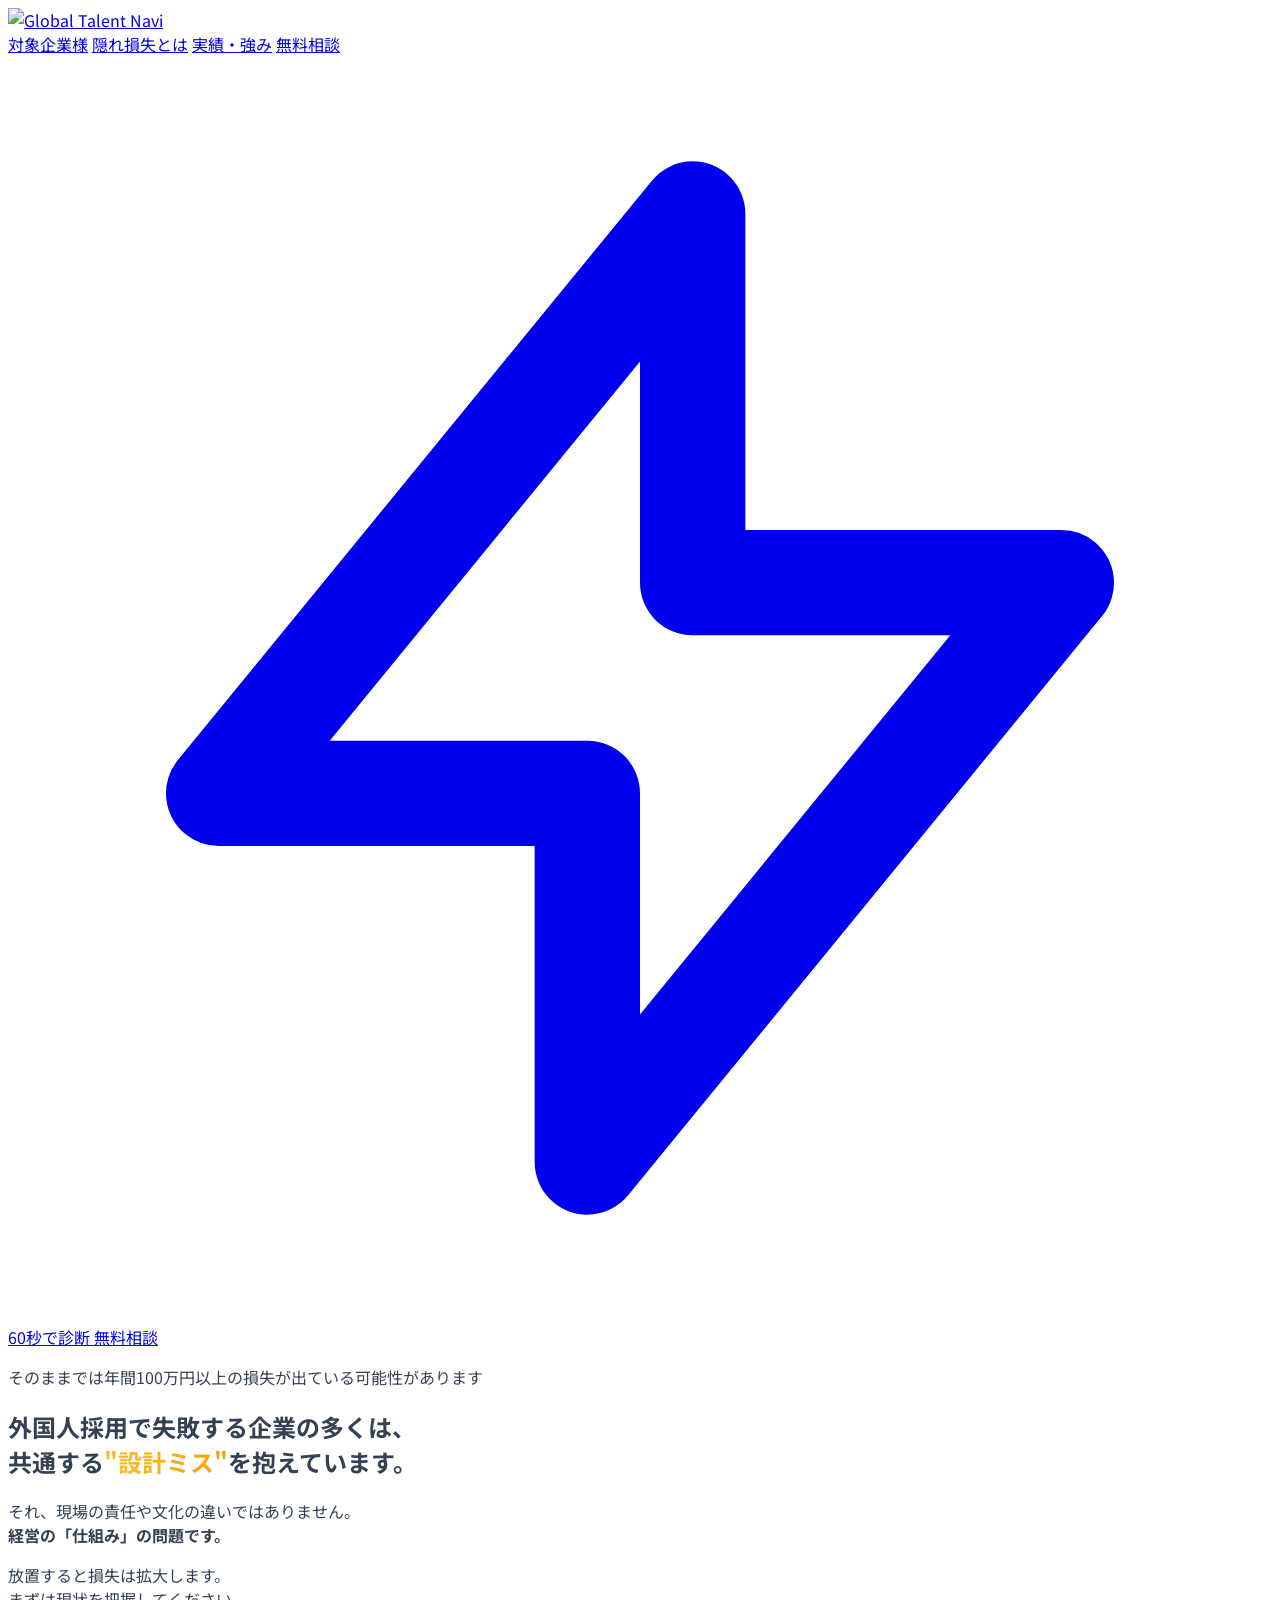
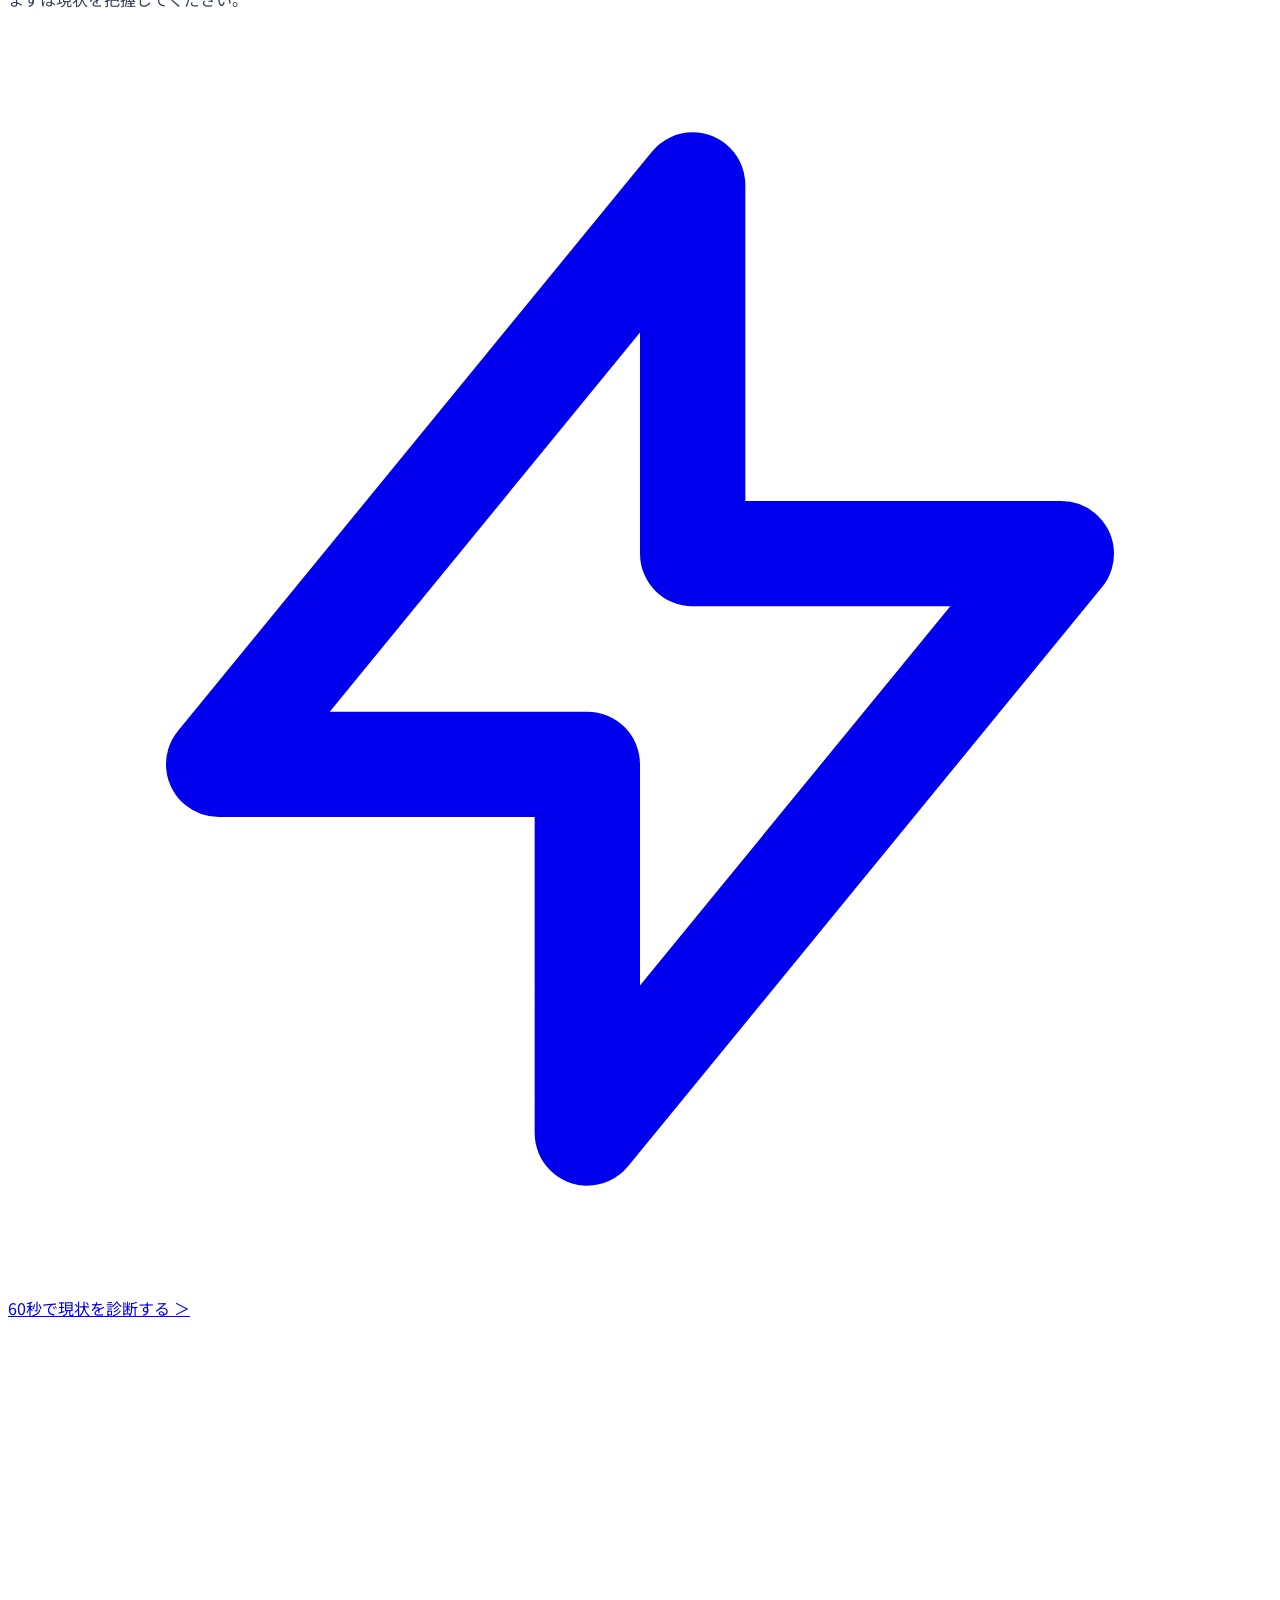
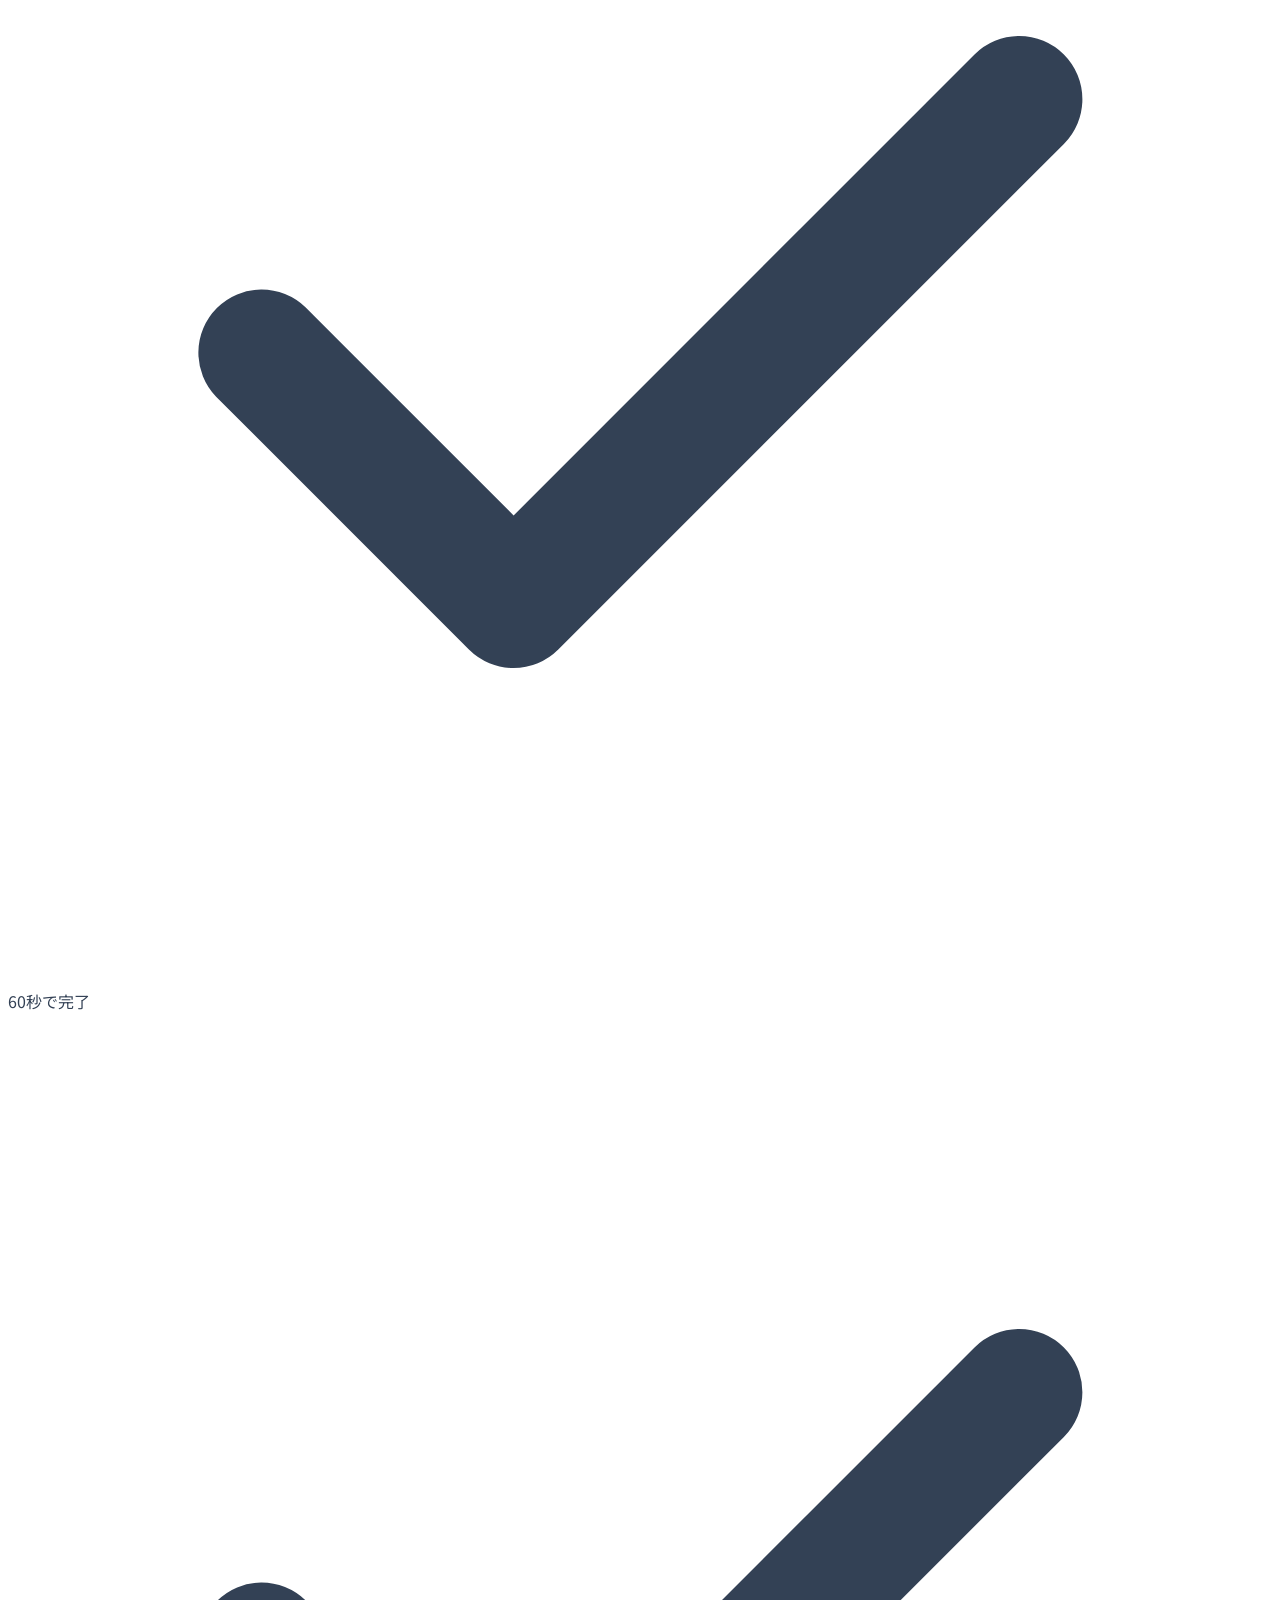
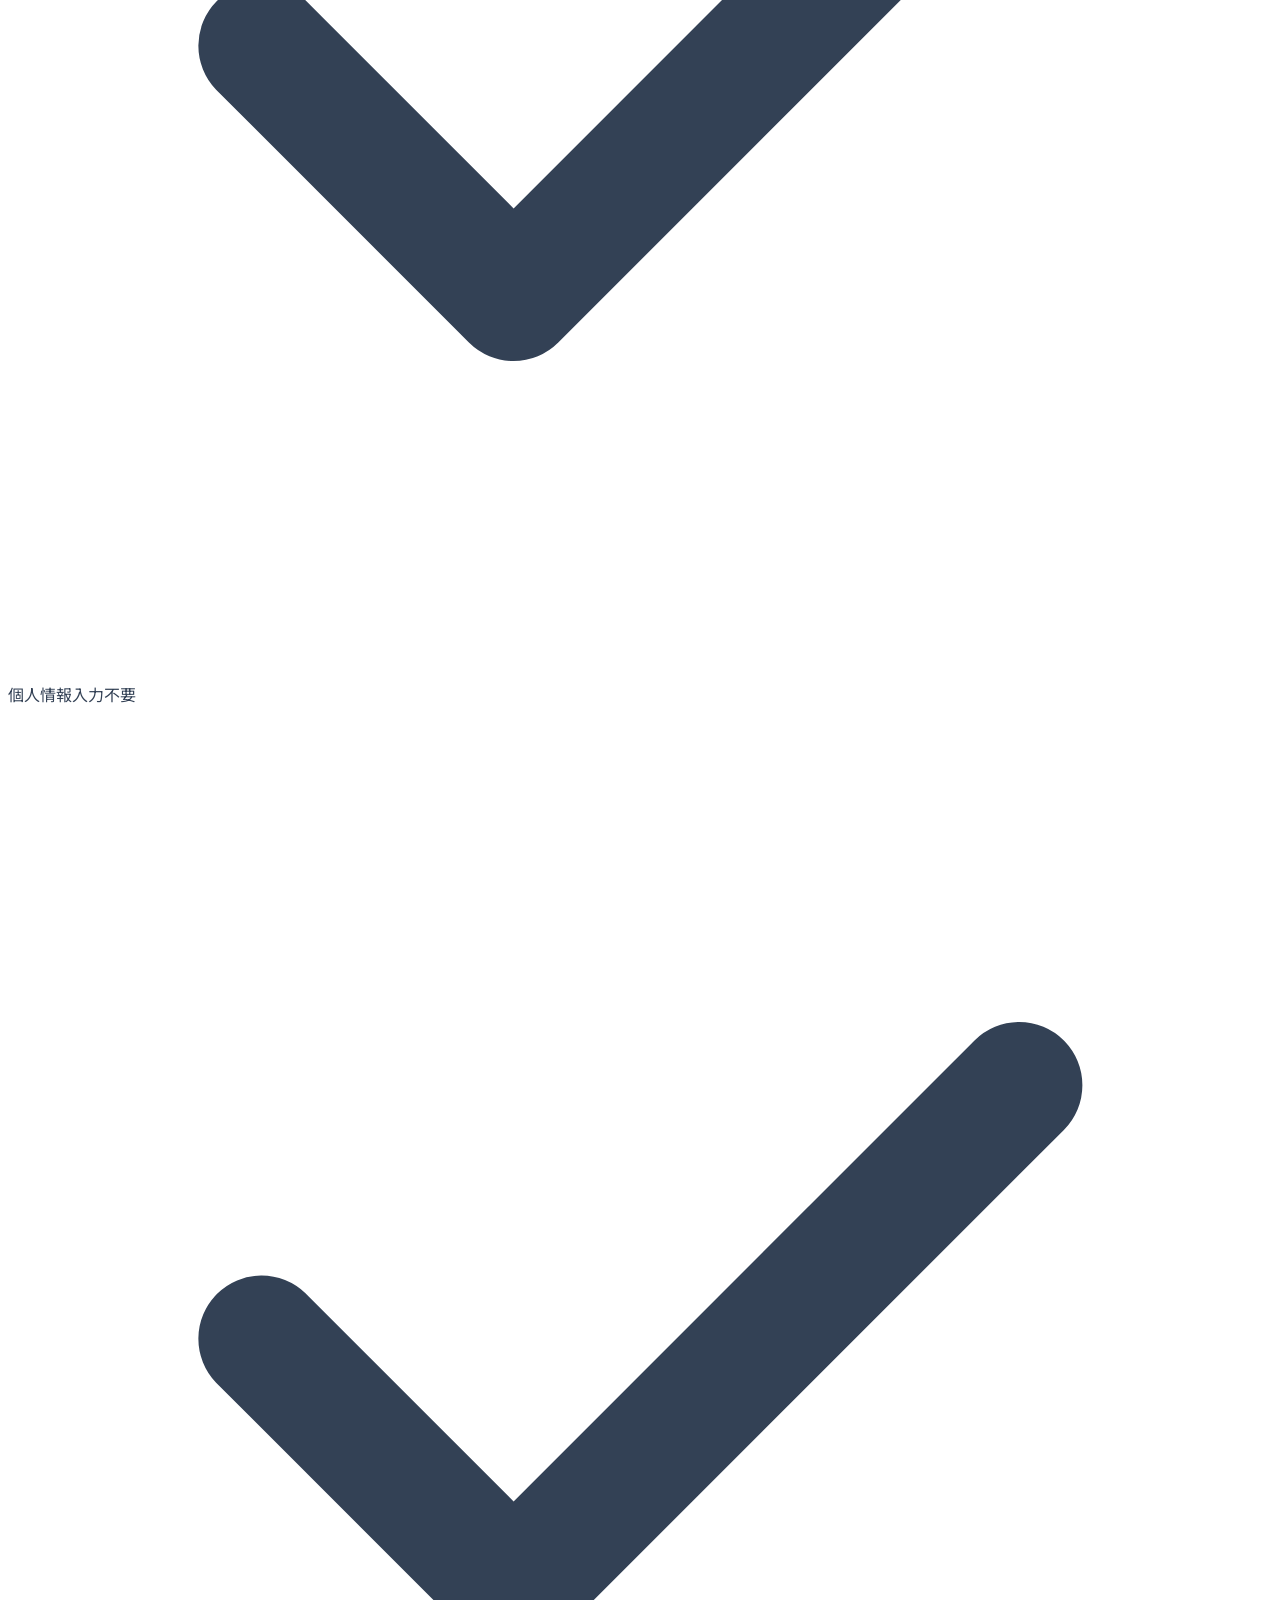
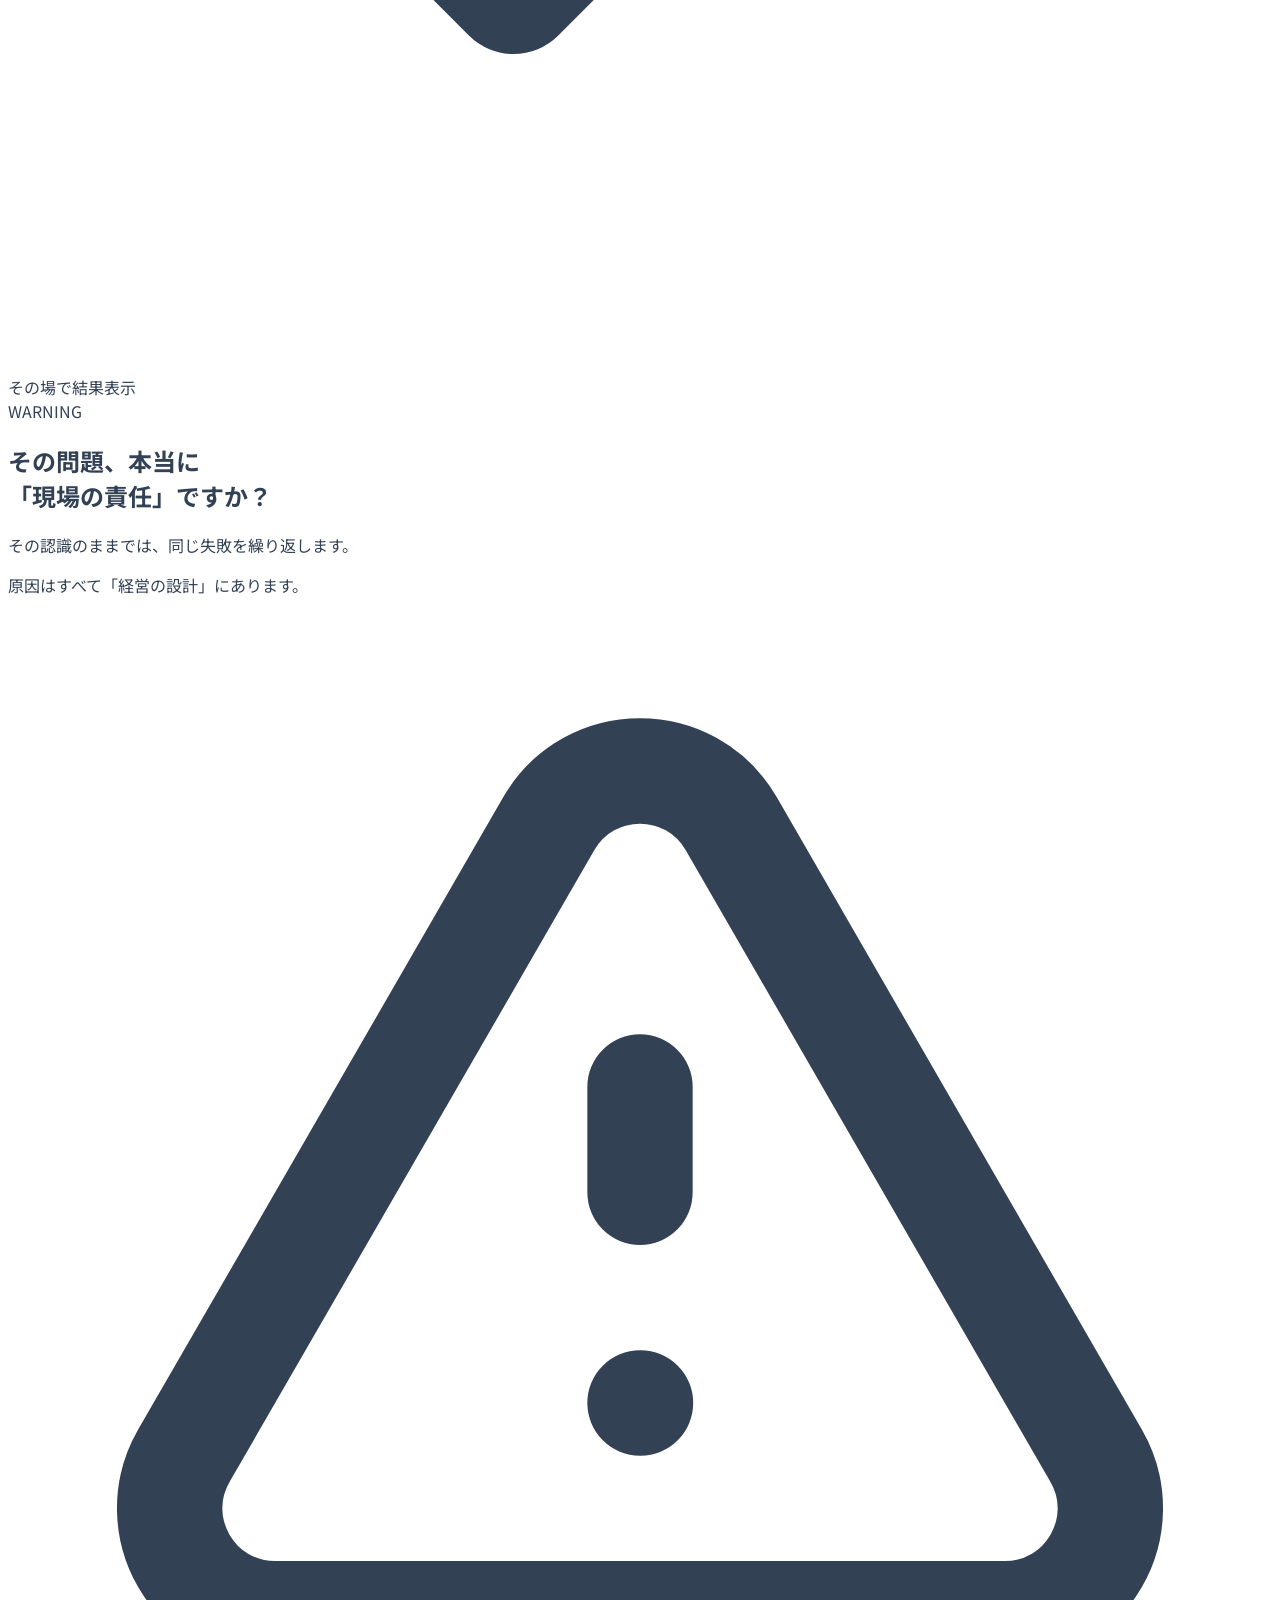
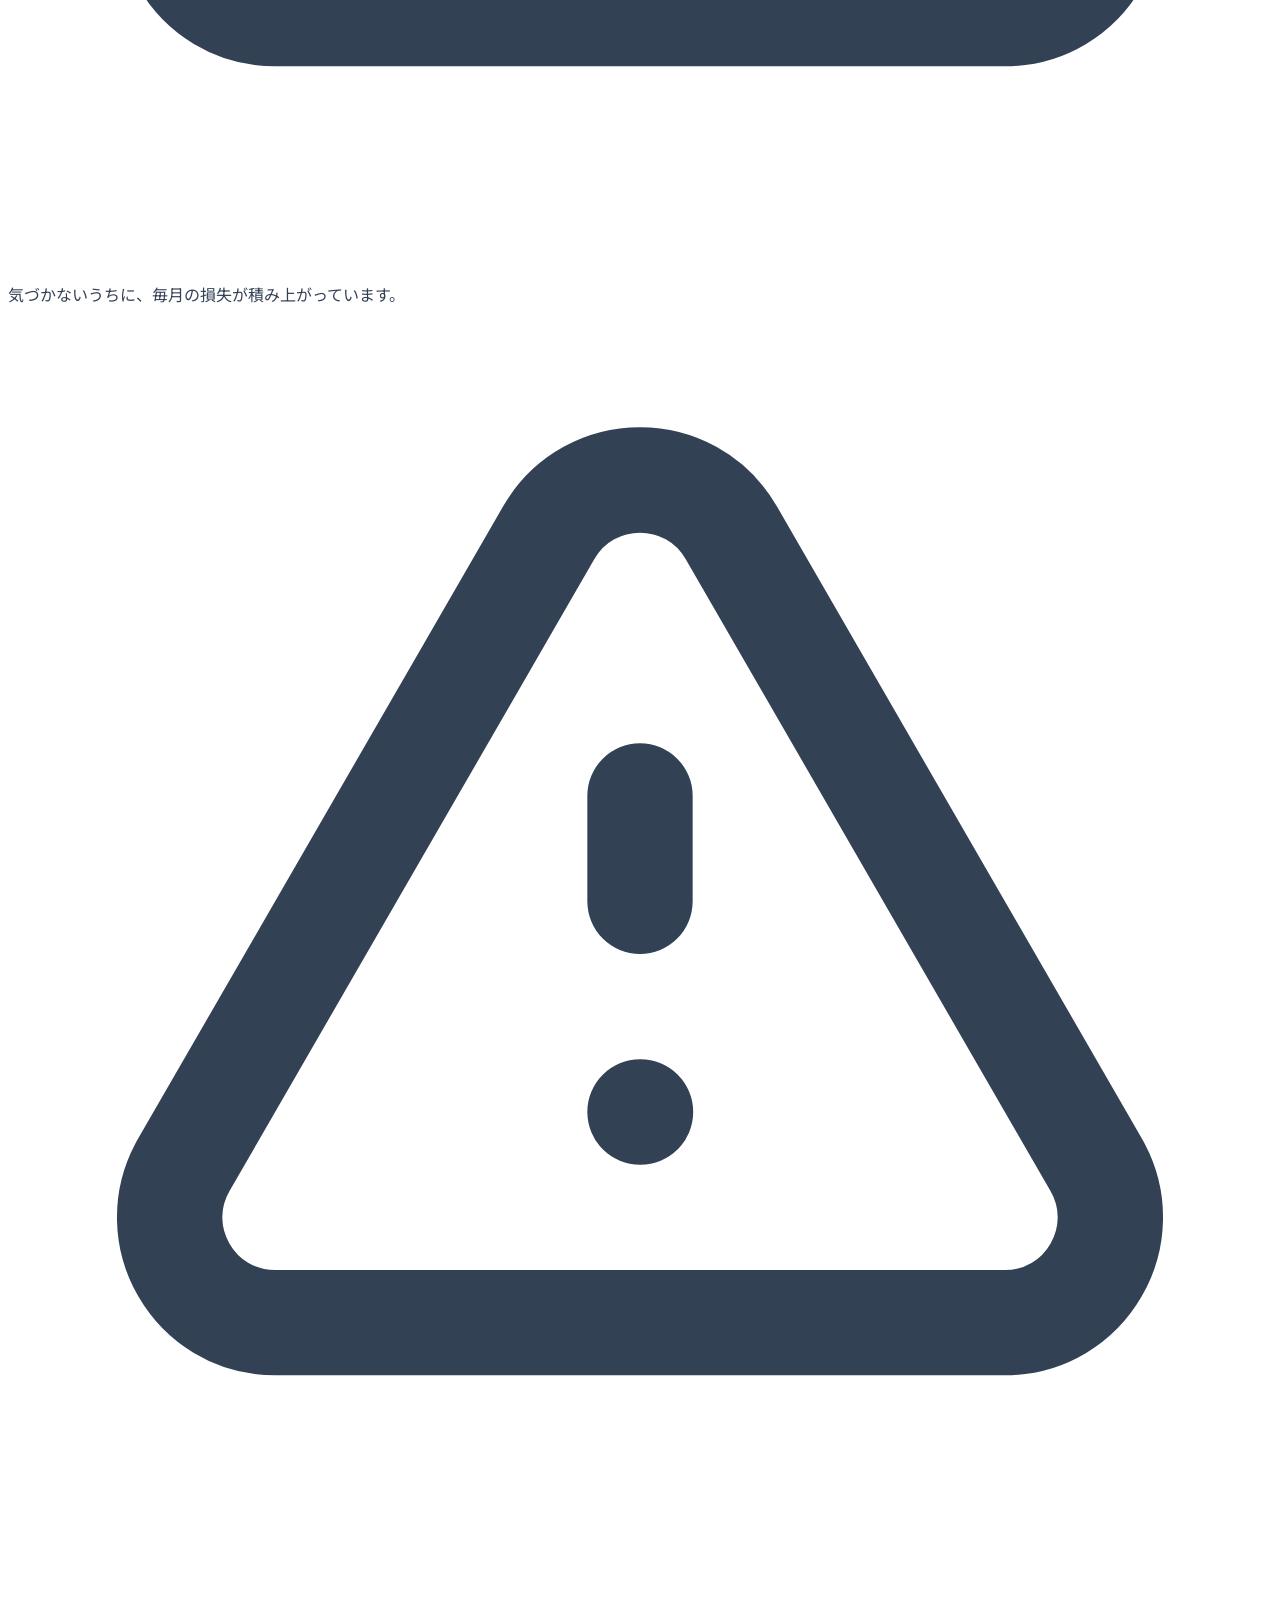
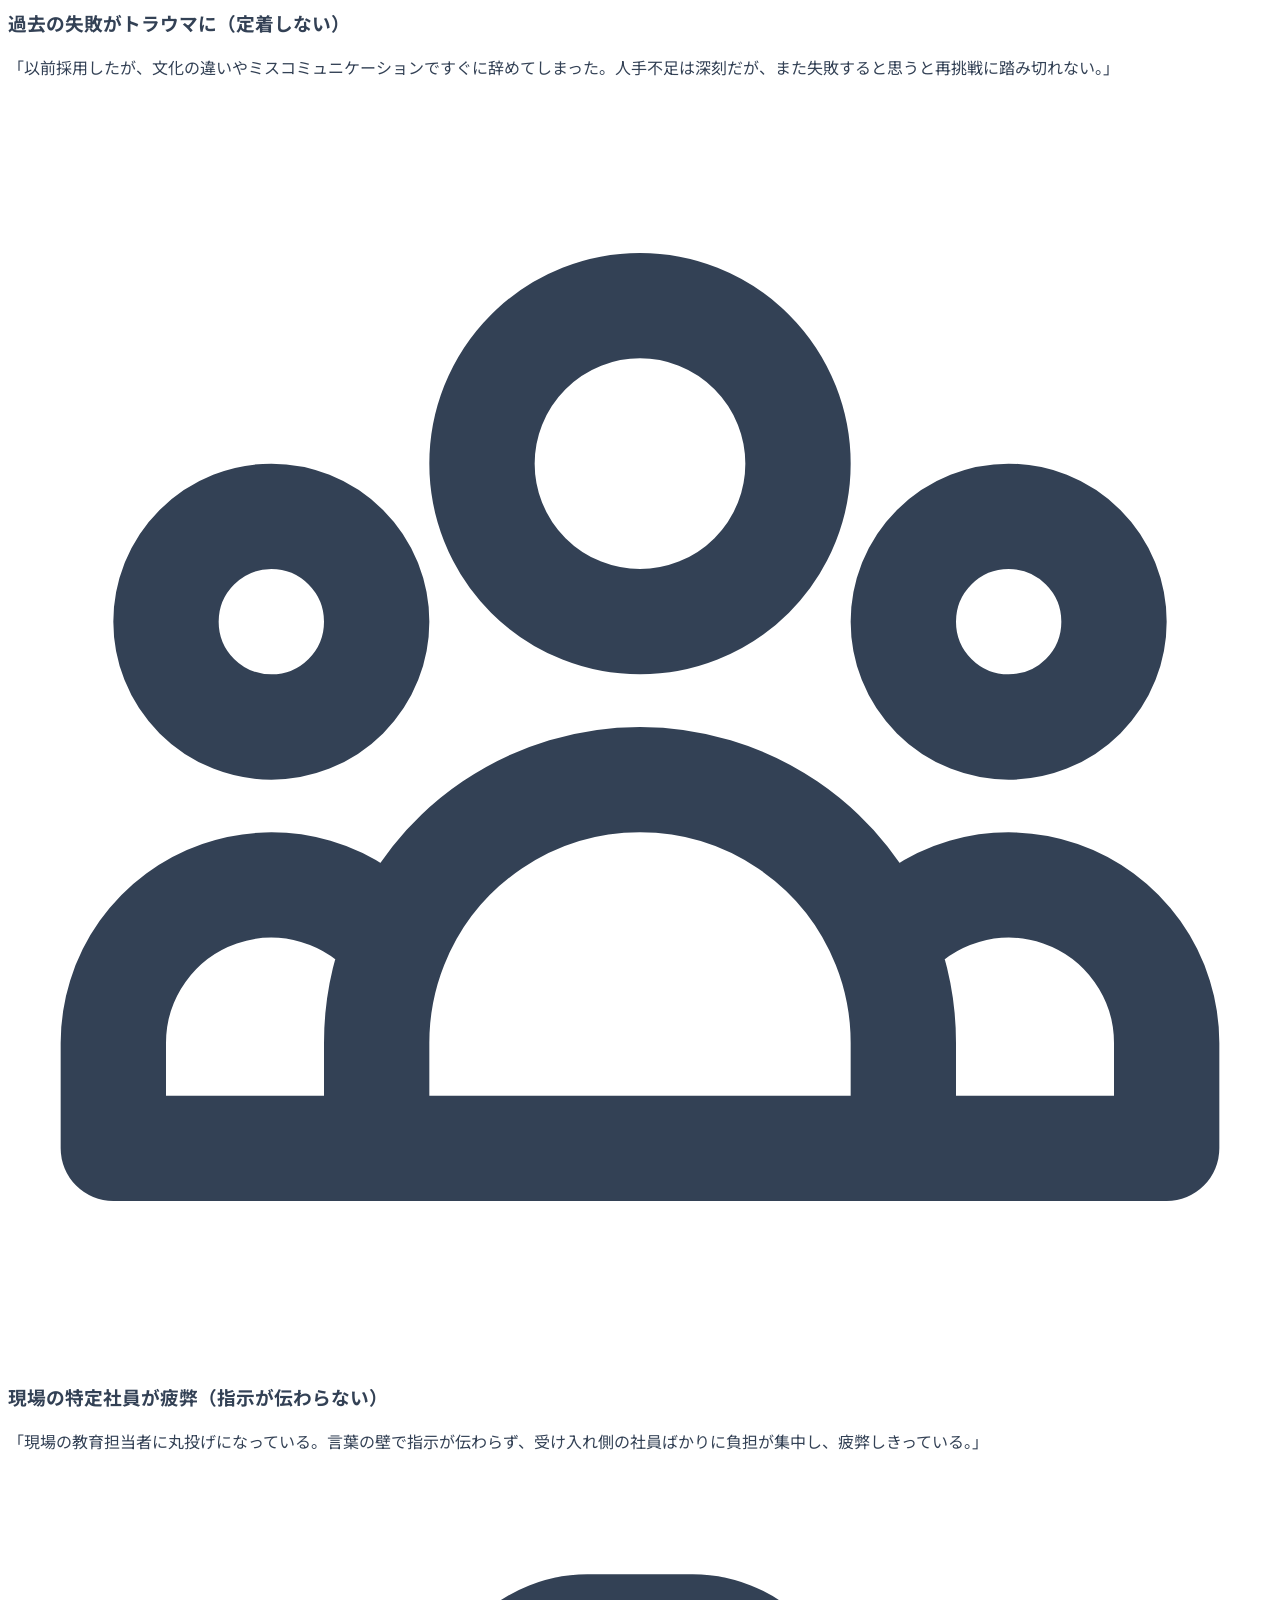
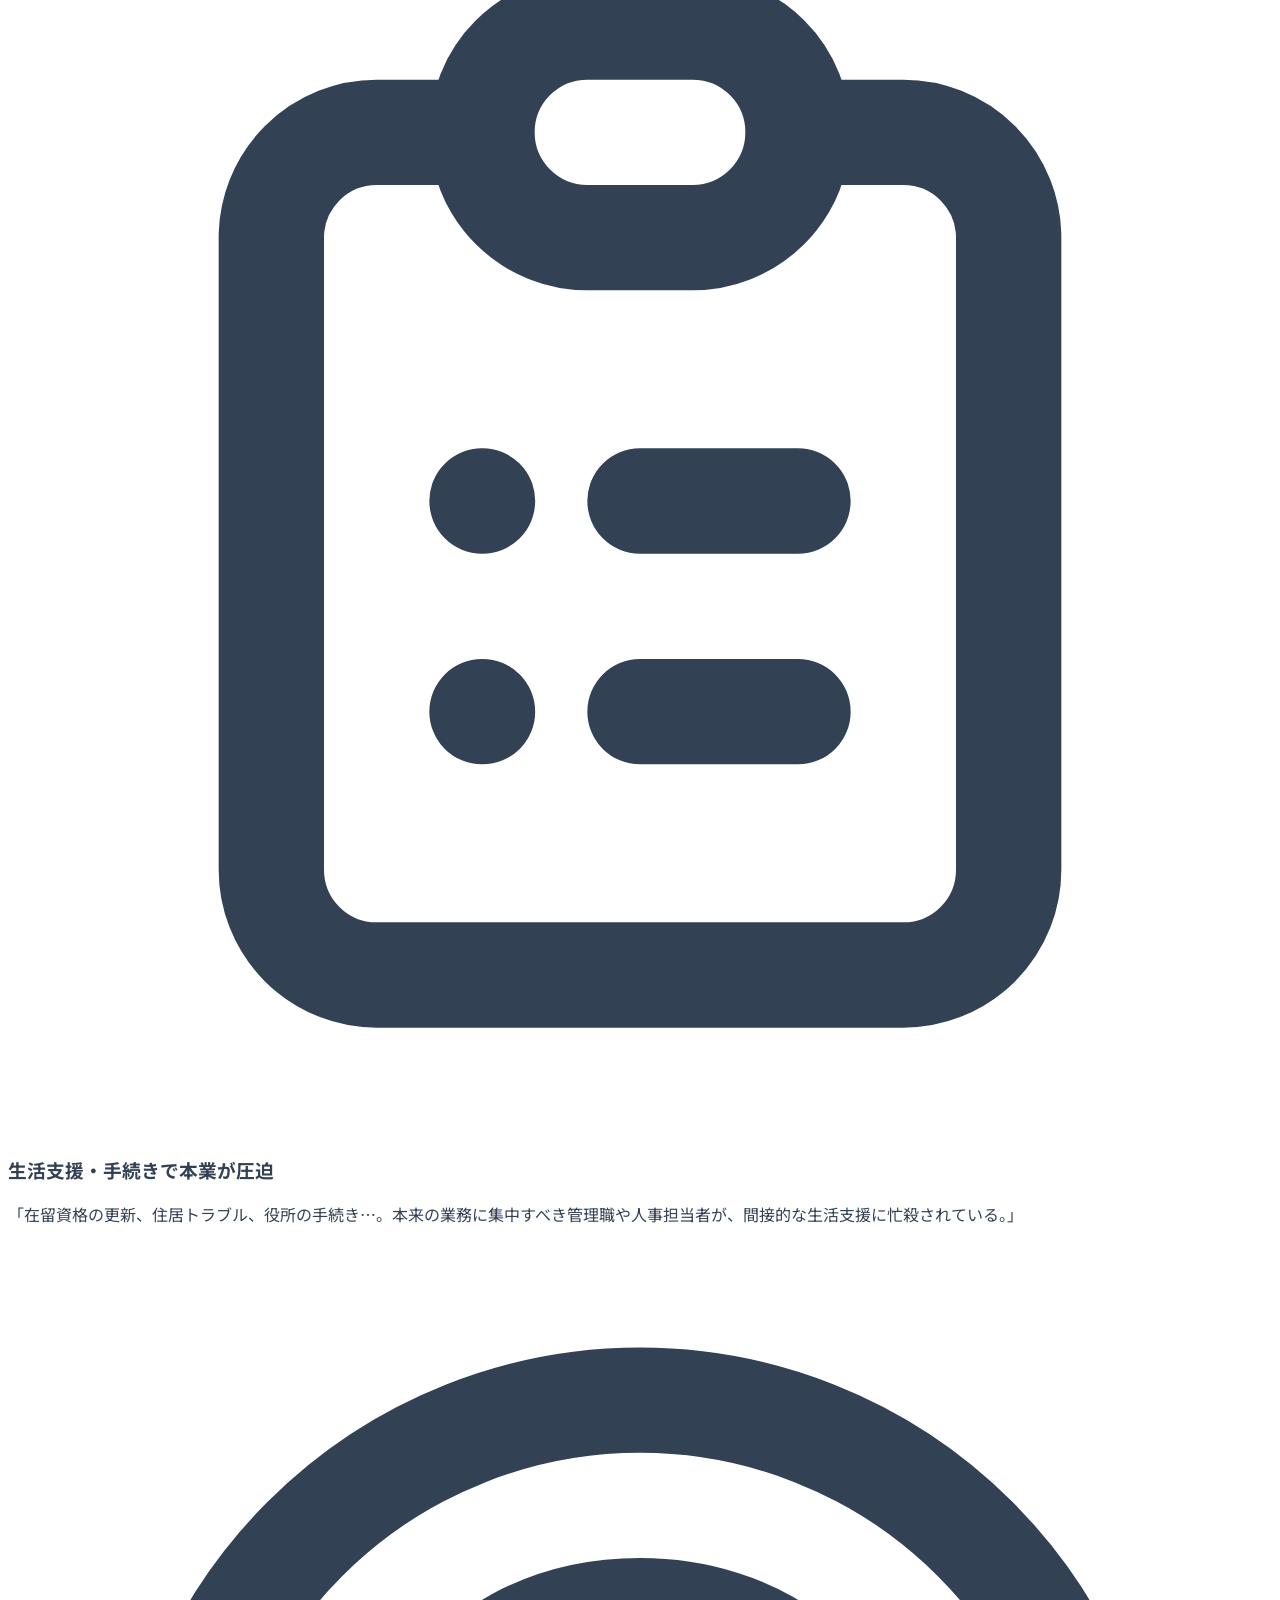
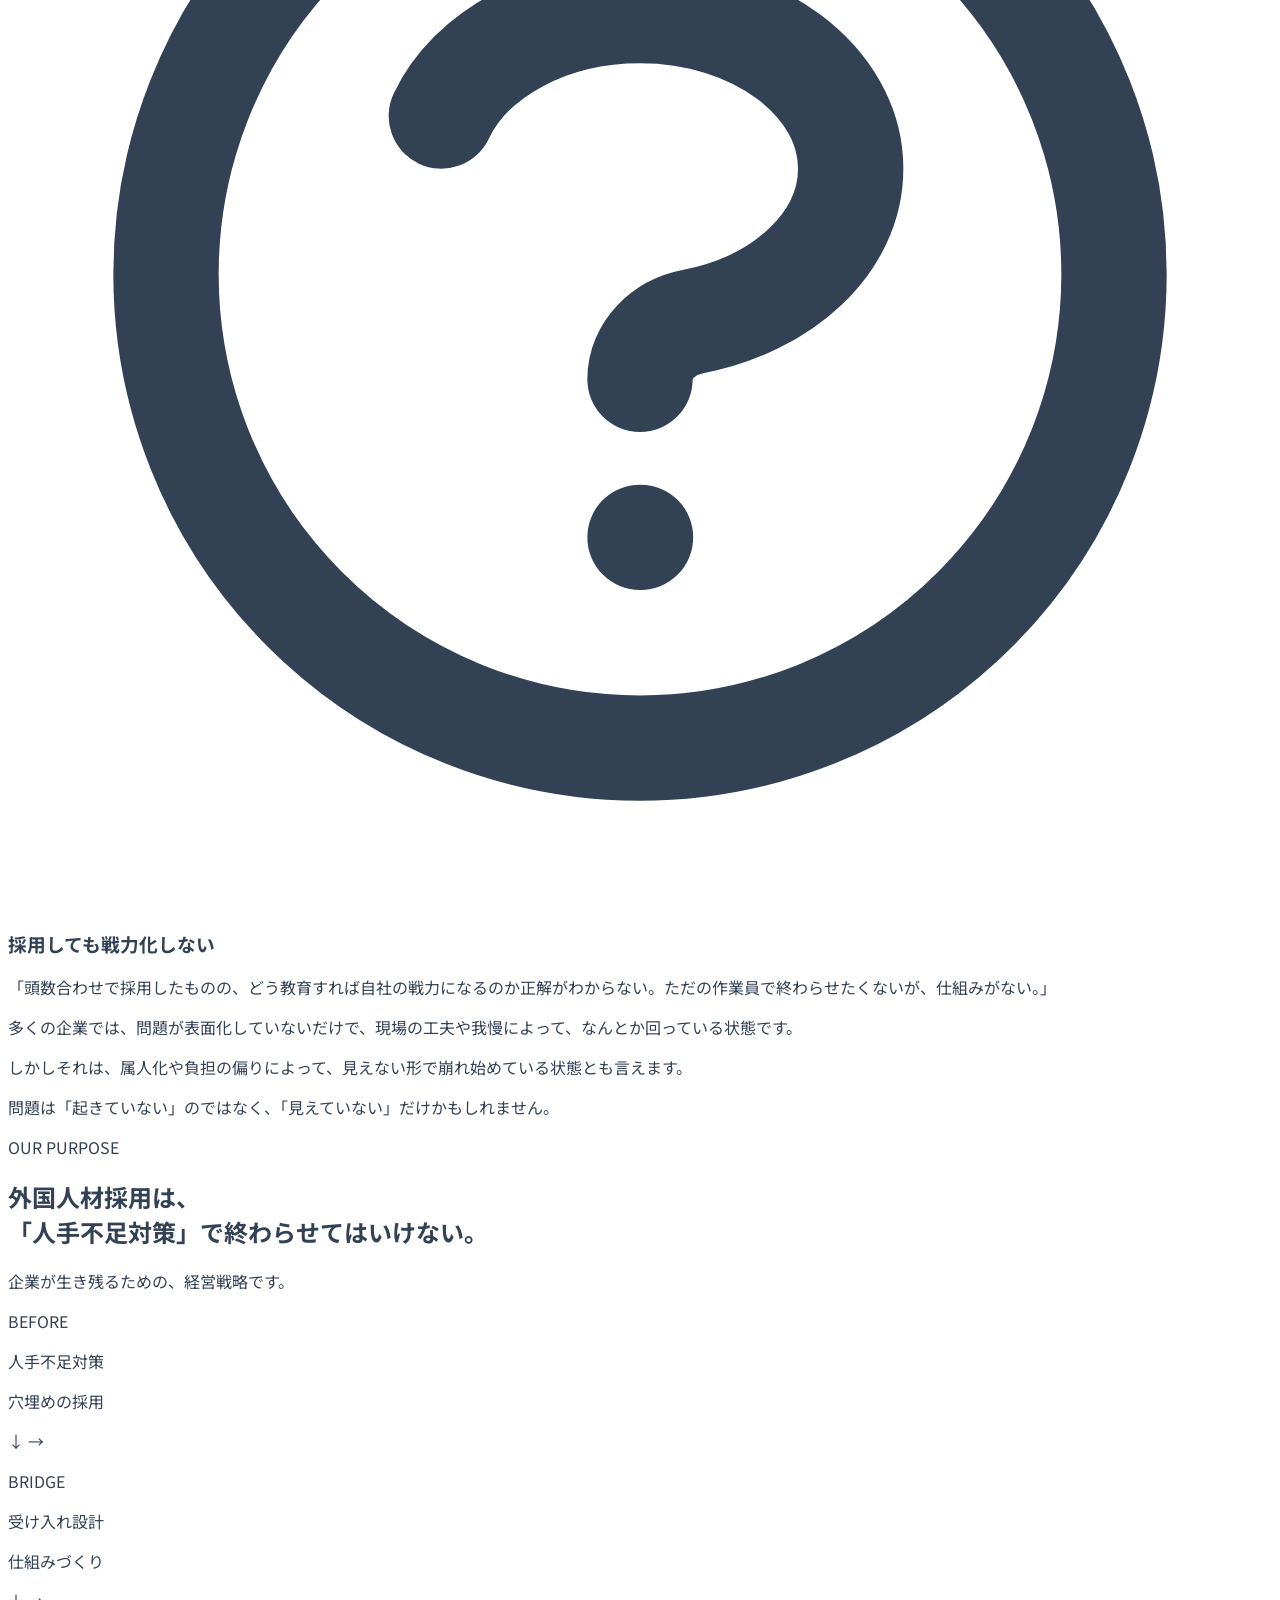
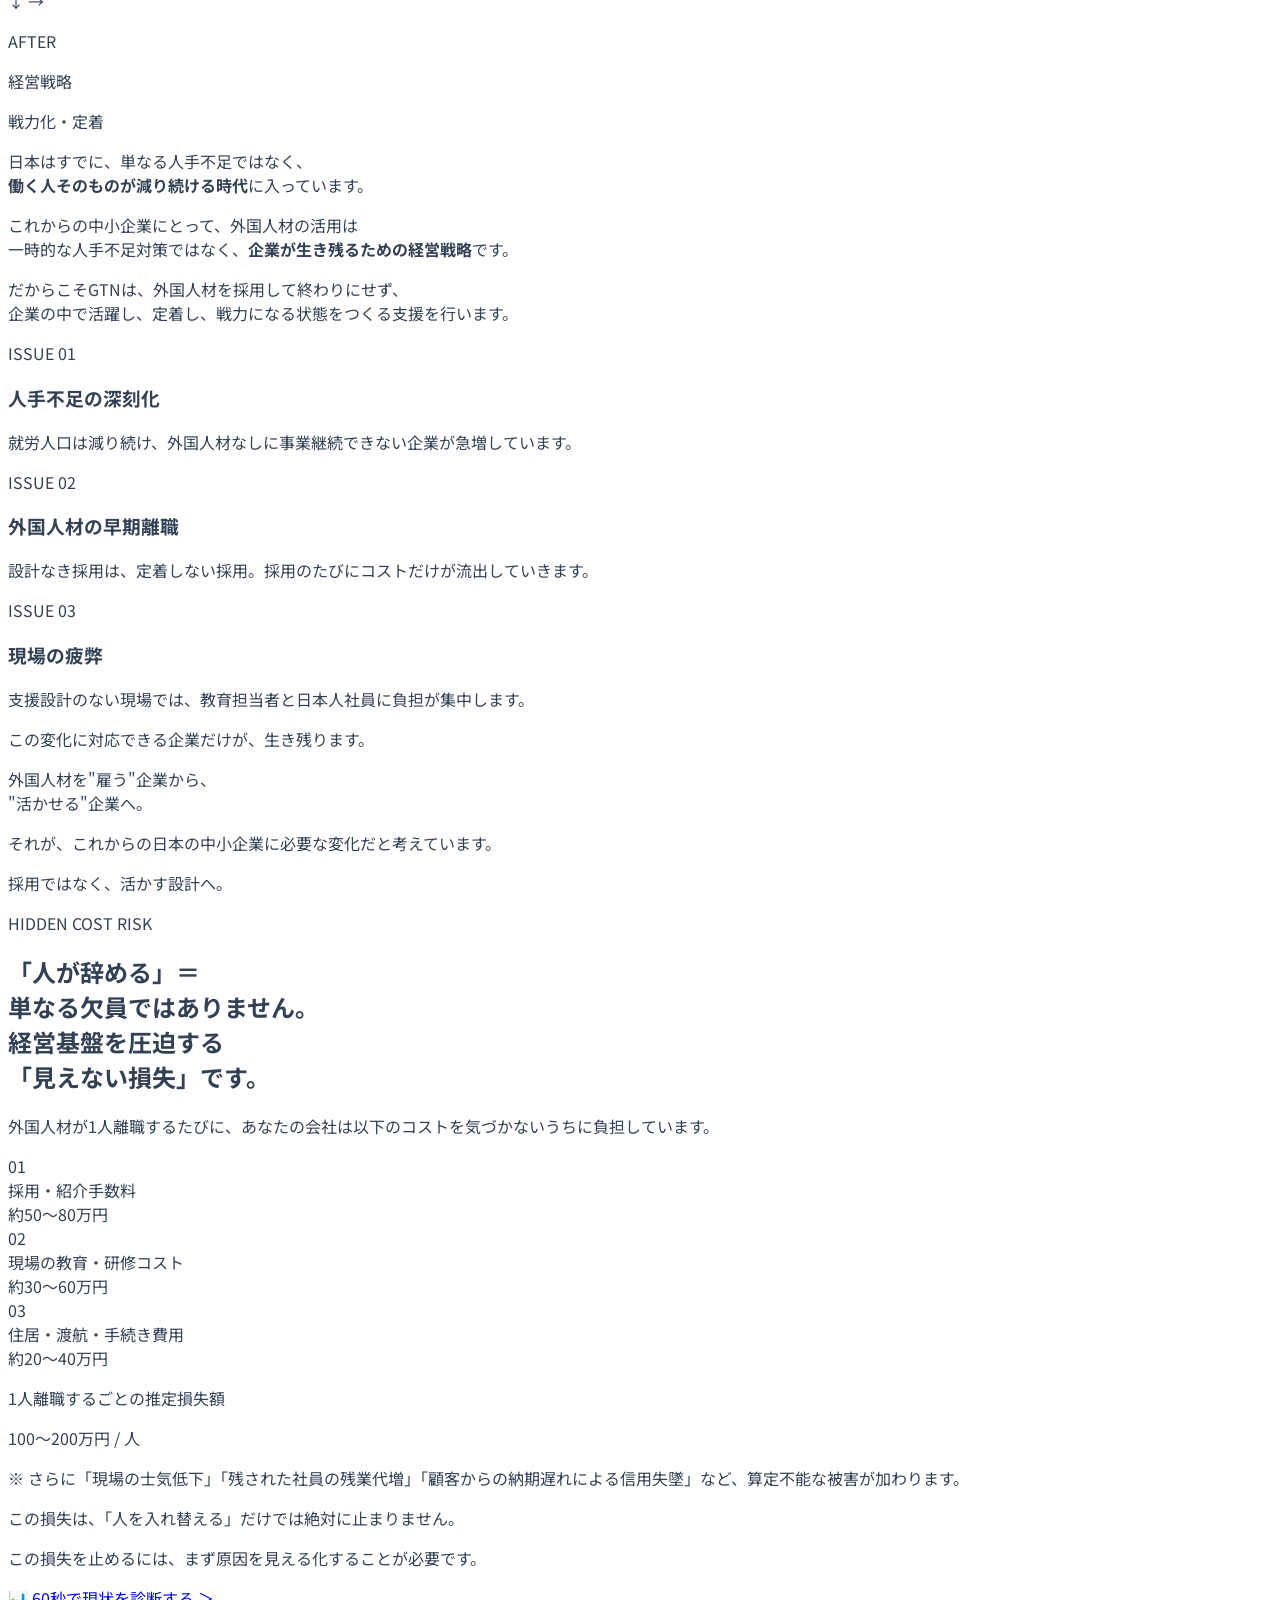
==== commit 1b1337a3: "refactor: remove duplicate messages and improve CTA flow - Add Before -> Bridge -> After visual diag" ====
--- a/public/index.html
+++ b/public/index.html
@@ -266,7 +266,6 @@
         <h2 class="text-3xl md:text-4xl lg:text-5xl font-black text-gray-900 mb-8 leading-tight">その問題、本当に<br class="md:hidden"><span class="text-red-600">「現場の責任」ですか？</span></h2>
         <p class="text-xl md:text-2xl text-gray-700 font-bold mb-6">その認識のままでは、同じ失敗を繰り返します。</p>
         <p class="text-2xl md:text-3xl text-navy-900 font-black mb-6">原因はすべて<span class="border-b-4 border-gold-500">「経営の設計」</span>にあります。</p>
-        <p class="text-lg md:text-xl text-red-600 font-bold">※気づかないうちにコストが積み上がっています。</p>
       </div>
       <div class="text-center mb-10">
         <p class="text-red-600 font-bold text-lg md:text-xl inline-flex items-center justify-center gap-2 bg-red-50 px-6 md:px-10 py-4 rounded-full border border-red-200 shadow-sm w-full md:w-auto">
@@ -297,6 +296,34 @@
         <span class="text-gold-600 font-bold tracking-widest text-sm mb-3 inline-block border-l-4 border-gold-500 pl-2">OUR PURPOSE</span>
         <h2 class="text-3xl md:text-4xl lg:text-5xl font-black text-navy-900 mb-6 leading-tight">外国人材採用は、<br><span class="border-b-4 border-gold-500">「人手不足対策」で終わらせてはいけない。</span></h2>
         <p class="text-lg md:text-xl text-gray-700 font-medium">企業が生き残るための、<span class="nowrap">経営戦略です。</span></p>
+      </div>
+      <!-- Visual Shift: 人手不足対策 → 経営戦略 -->
+      <div class="mb-12 max-w-4xl mx-auto">
+        <div class="flex flex-col md:flex-row items-stretch gap-3">
+          <div class="flex-1 bg-gray-100 border border-gray-200 rounded-xl p-5 text-center opacity-80">
+            <p class="text-xs font-bold text-gray-500 tracking-widest mb-2">BEFORE</p>
+            <p class="text-base md:text-lg font-bold text-gray-600">人手不足対策</p>
+            <p class="text-xs text-gray-500 mt-1">穴埋めの採用</p>
+          </div>
+          <div class="flex items-center justify-center text-gold-500 font-black text-2xl">
+            <span class="md:hidden">↓</span>
+            <span class="hidden md:inline">→</span>
+          </div>
+          <div class="flex-1 bg-white border-2 border-gold-300 rounded-xl p-5 text-center shadow-sm">
+            <p class="text-xs font-bold text-gold-600 tracking-widest mb-2">BRIDGE</p>
+            <p class="text-base md:text-lg font-bold text-navy-900">受け入れ設計</p>
+            <p class="text-xs text-gray-600 mt-1">仕組みづくり</p>
+          </div>
+          <div class="flex items-center justify-center text-gold-500 font-black text-2xl">
+            <span class="md:hidden">↓</span>
+            <span class="hidden md:inline">→</span>
+          </div>
+          <div class="flex-1 bg-navy-900 text-white rounded-xl p-5 text-center shadow-xl md:scale-105">
+            <p class="text-xs font-bold text-gold-400 tracking-widest mb-2">AFTER</p>
+            <p class="text-base md:text-lg font-black">経営戦略</p>
+            <p class="text-xs text-gray-300 mt-1">戦力化・定着</p>
+          </div>
+        </div>
       </div>
       <div class="bg-white rounded-2xl shadow-sm border border-gray-200 p-6 md:p-10 mb-12 space-y-5 text-gray-700 font-medium leading-relaxed">
         <p>日本はすでに、単なる人手不足ではなく、<br class="hidden md:block"><strong class="text-navy-900">働く人そのものが減り続ける時代</strong>に入っています。</p>
@@ -355,7 +382,7 @@
       </div>
       <div class="mt-12 text-center">
         <p class="text-xl md:text-2xl font-bold mb-3">この損失は、「人を入れ替える」だけでは絶対に止まりません。</p>
-        <p class="text-red-400 font-bold text-xl md:text-2xl mb-6">放置すると損失は拡大します。<br>まずは現状を把握してください。</p>
+        <p class="text-red-400 font-bold text-xl md:text-2xl mb-6">この損失を止めるには、まず原因を見える化することが必要です。</p>
         <a href="https://www.globaltalent-navi.com/diagnosis/" target="_blank" rel="noopener" data-cta-location="risk" class="inline-flex items-center justify-center gap-2 bg-white text-gray-900 font-black text-xl md:text-2xl py-5 px-8 md:px-12 rounded-full shadow-[0_0_20px_rgba(255,255,255,0.3)] hover:bg-gray-100 hover:scale-105 transition-all duration-300"><span class="text-2xl">&#128202;</span> 60秒で現状を診断する ＞</a>
       </div>
     </div>
@@ -592,7 +619,7 @@
   <!-- ========== Final CTA ========== -->
   <section id="diagnosis" class="py-24 bg-gradient-to-br from-navy-900 to-navy-800 text-white px-4 relative border-t-8 border-gold-500">
     <div class="max-w-4xl mx-auto text-center">
-      <h2 class="text-3xl md:text-5xl font-black mb-6 leading-tight">放置すると損失は拡大します。<br>まずは現状を把握してください。</h2>
+      <h2 class="text-3xl md:text-5xl font-black mb-6 leading-tight">外国人材を<span class="text-gold-400">&quot;活かせる&quot;</span>企業へ。<br>まずは現状を確認してください。</h2>
       <p class="text-xl md:text-2xl text-gray-300 font-medium mb-12">たった60秒で自社のリスクを診断できます。</p>
       <div class="bg-white text-gray-900 p-8 md:p-10 rounded-2xl shadow-2xl mb-12 max-w-3xl mx-auto relative transform md:scale-105">
         <div class="absolute -top-5 left-1/2 transform -translate-x-1/2 bg-red-600 text-white font-bold px-6 py-2 rounded-full text-sm shadow-lg whitespace-nowrap">＼ 60秒の回答後、画面に以下が表示されます ／</div>
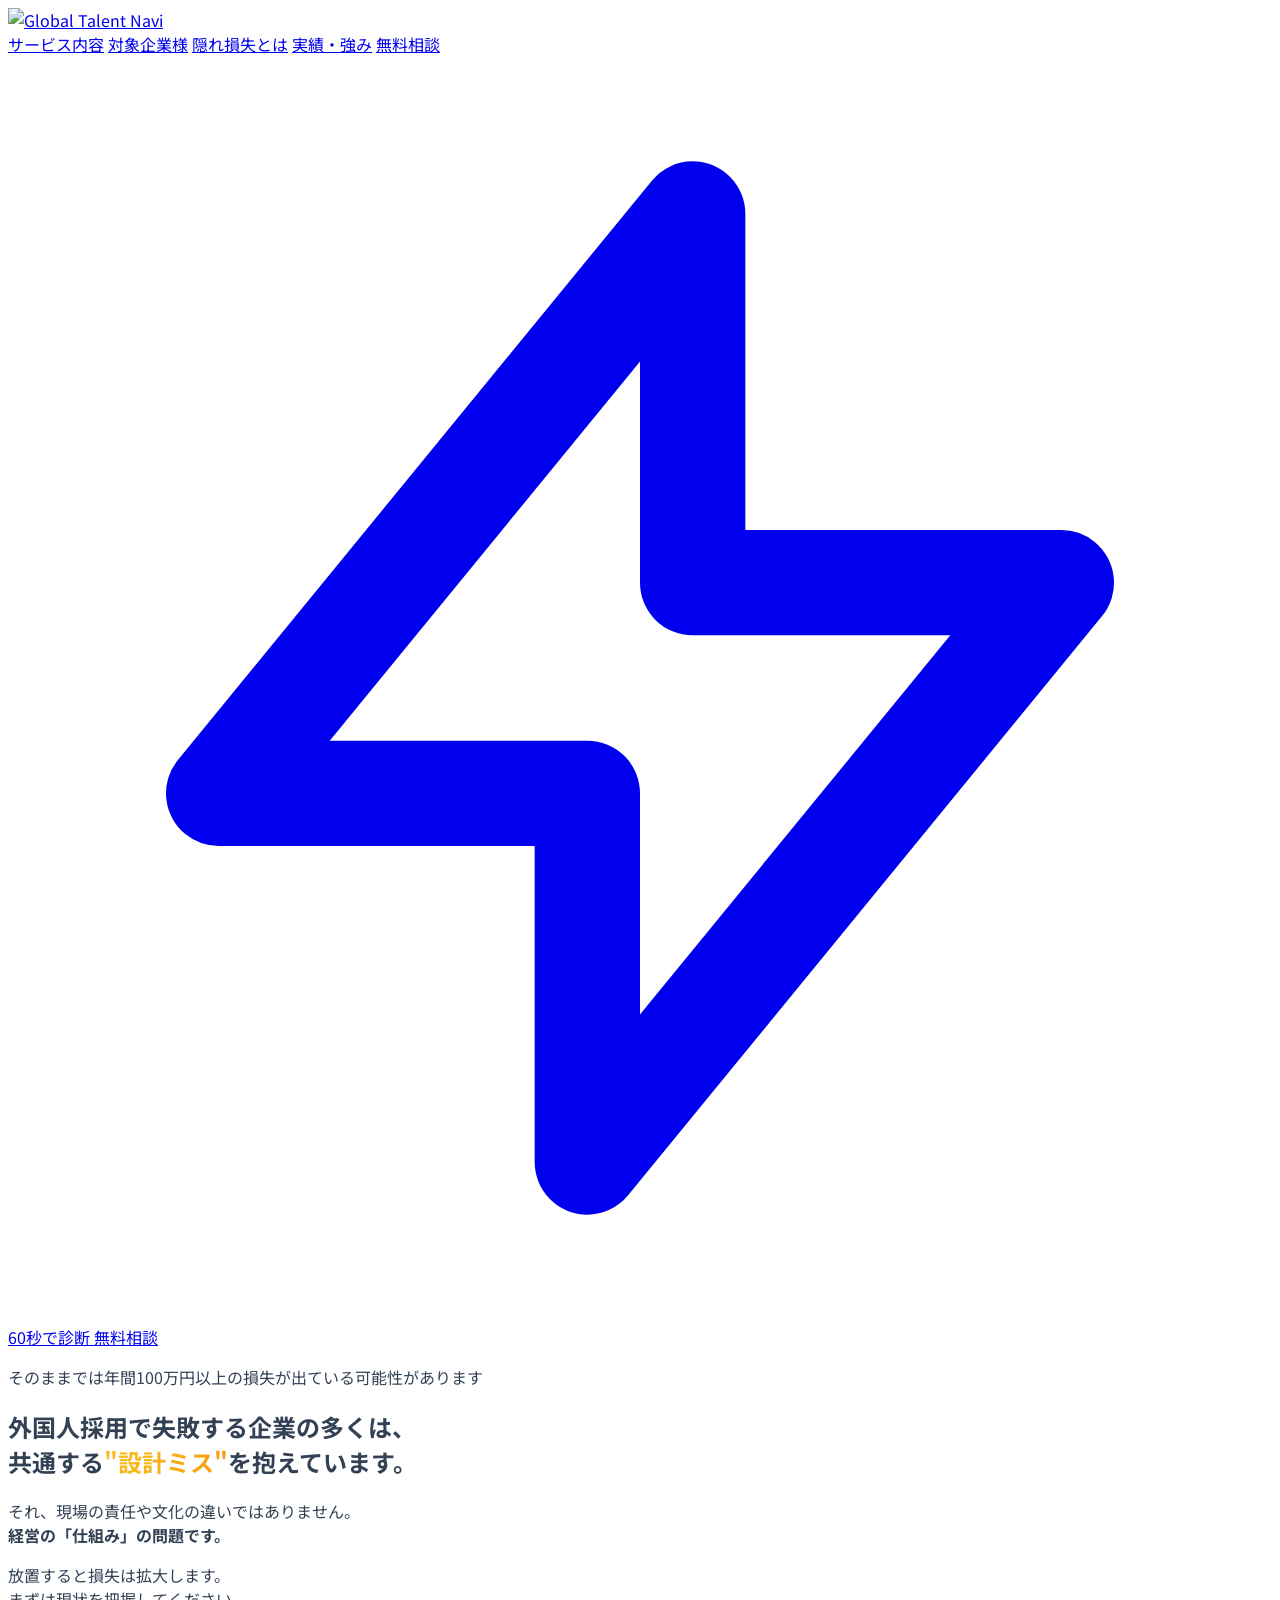
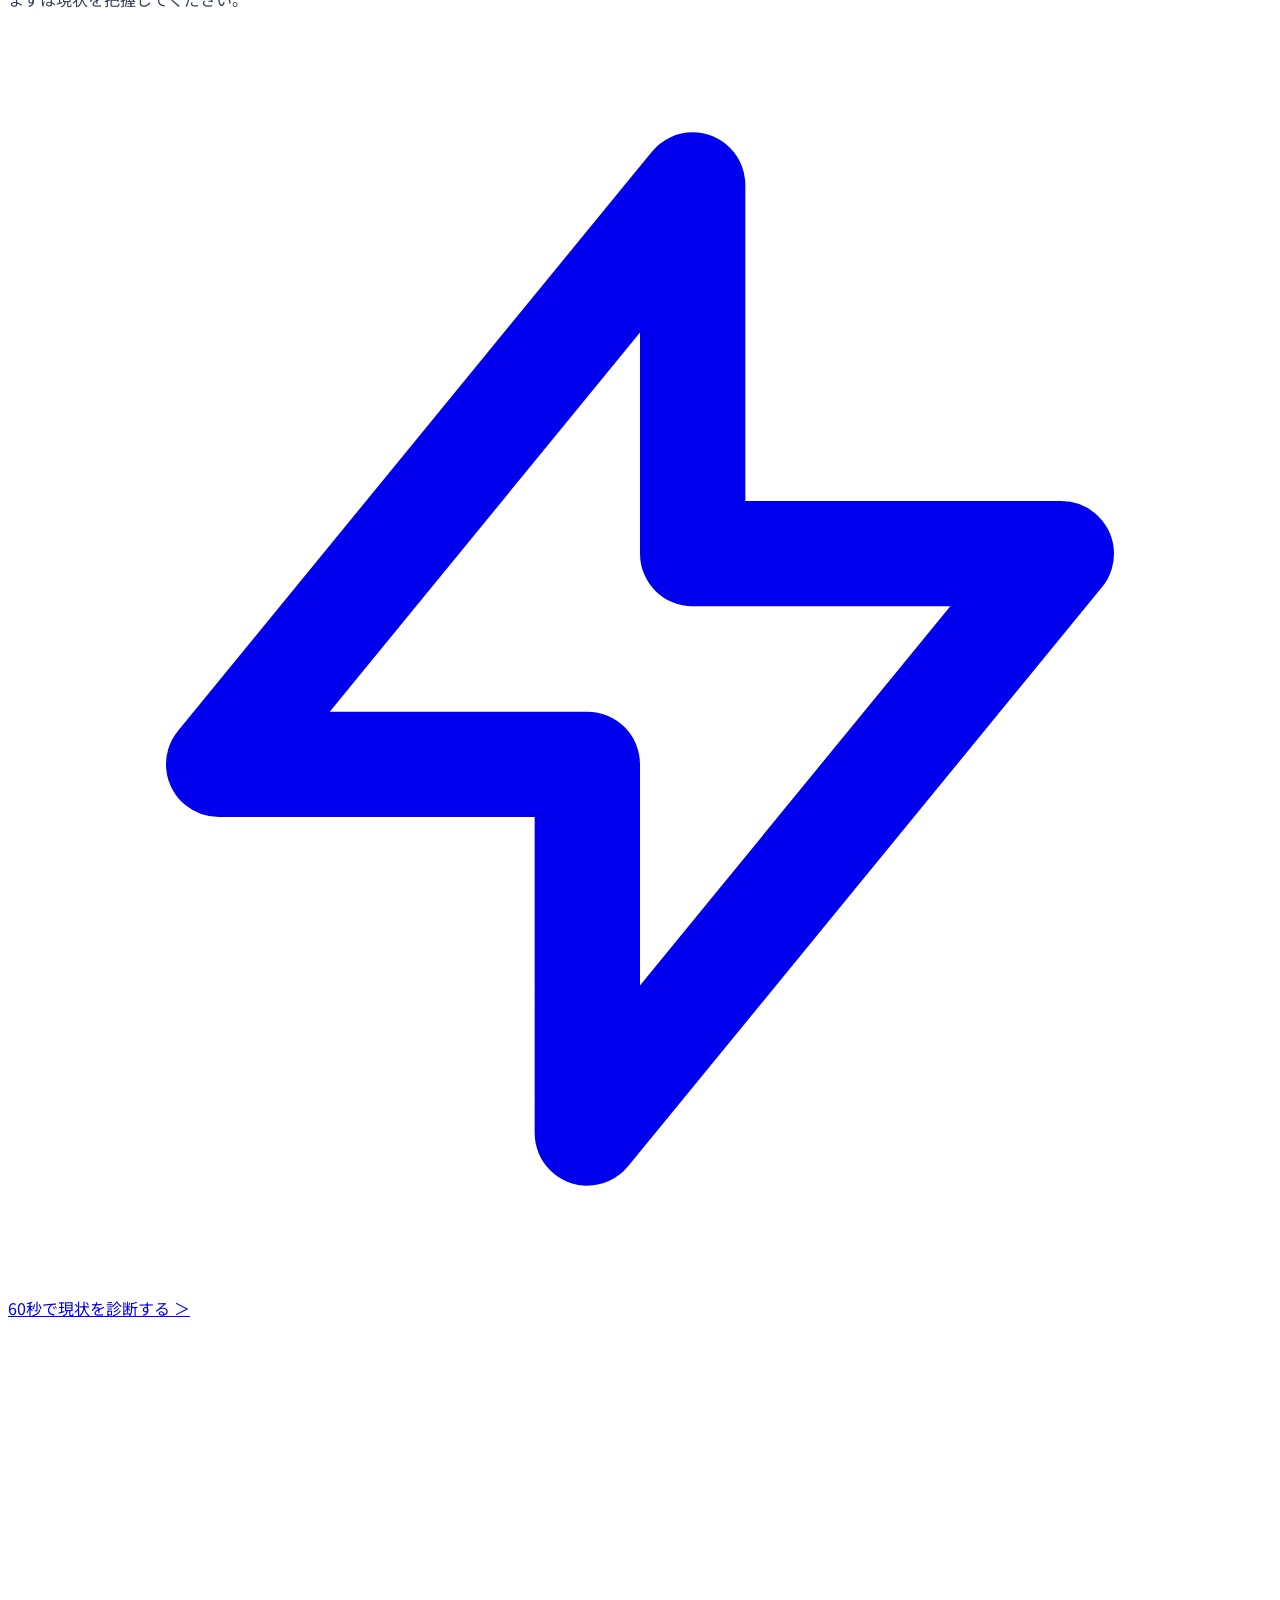
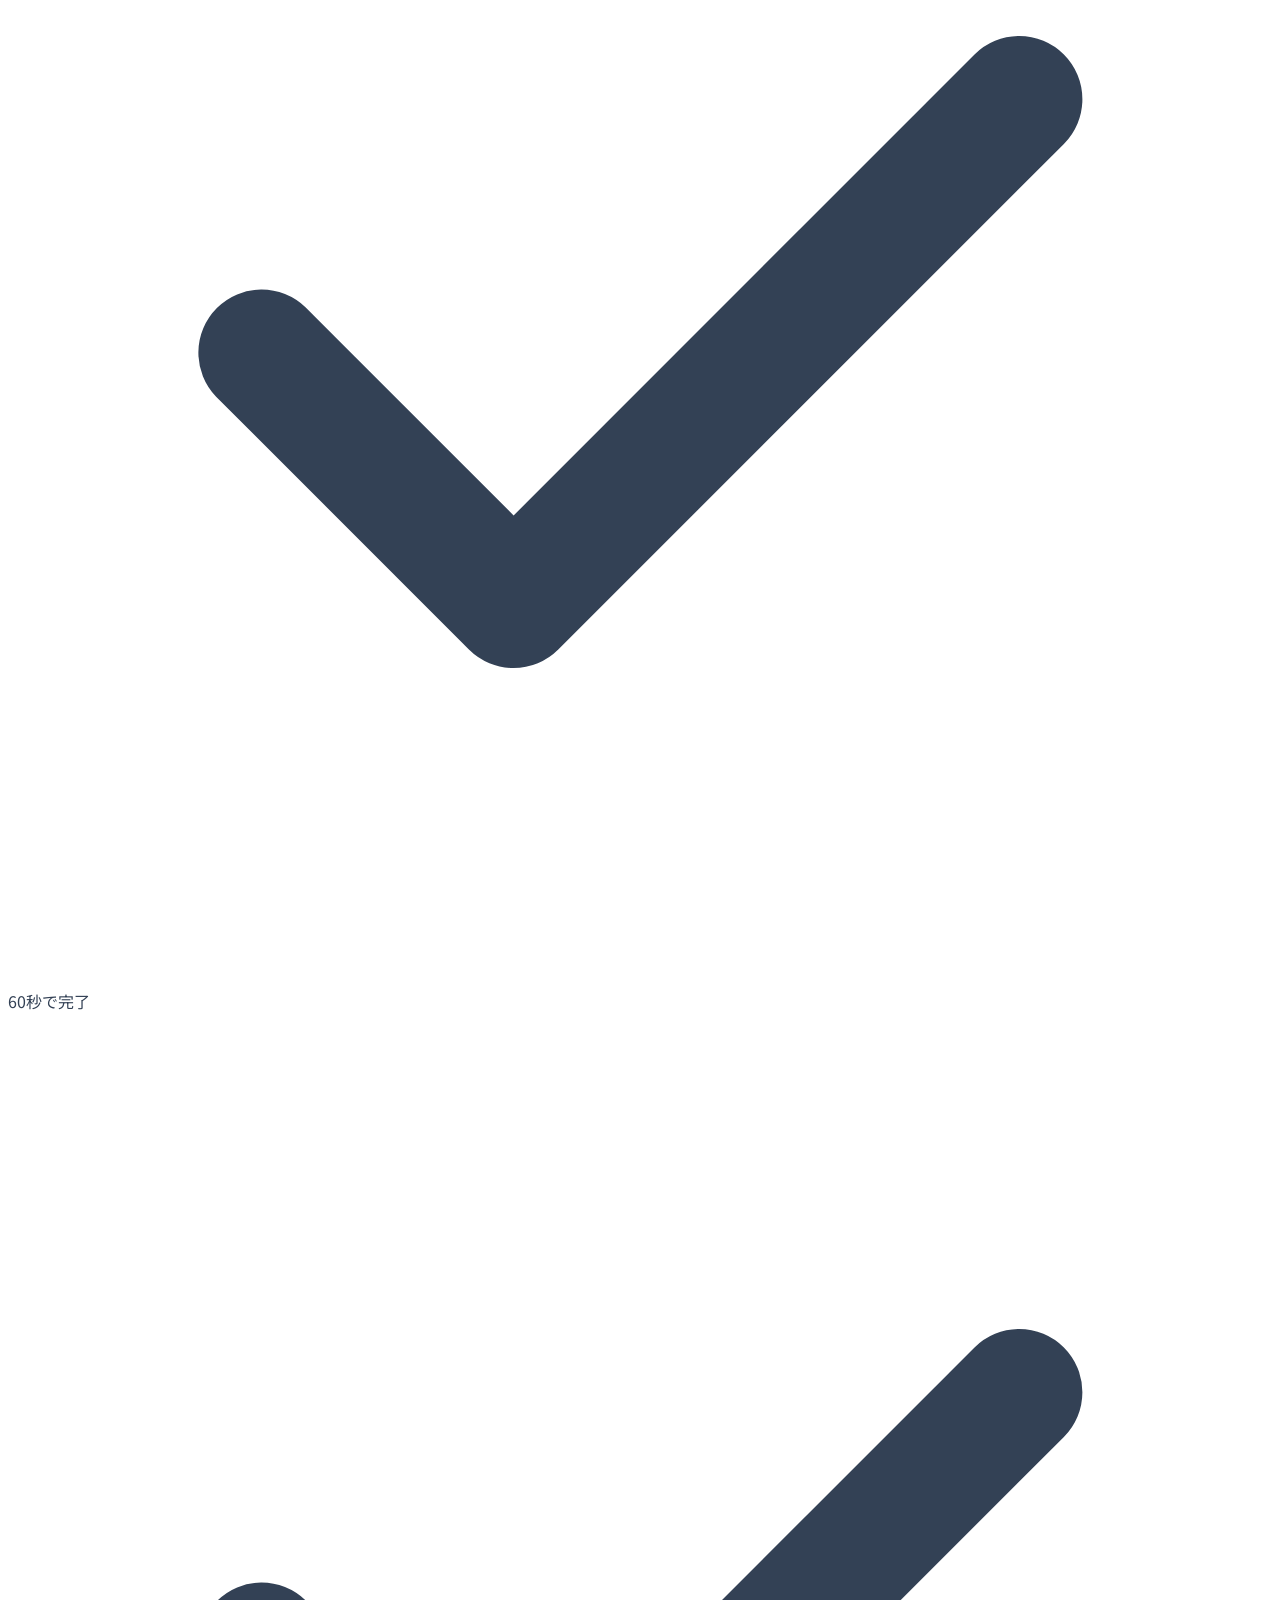
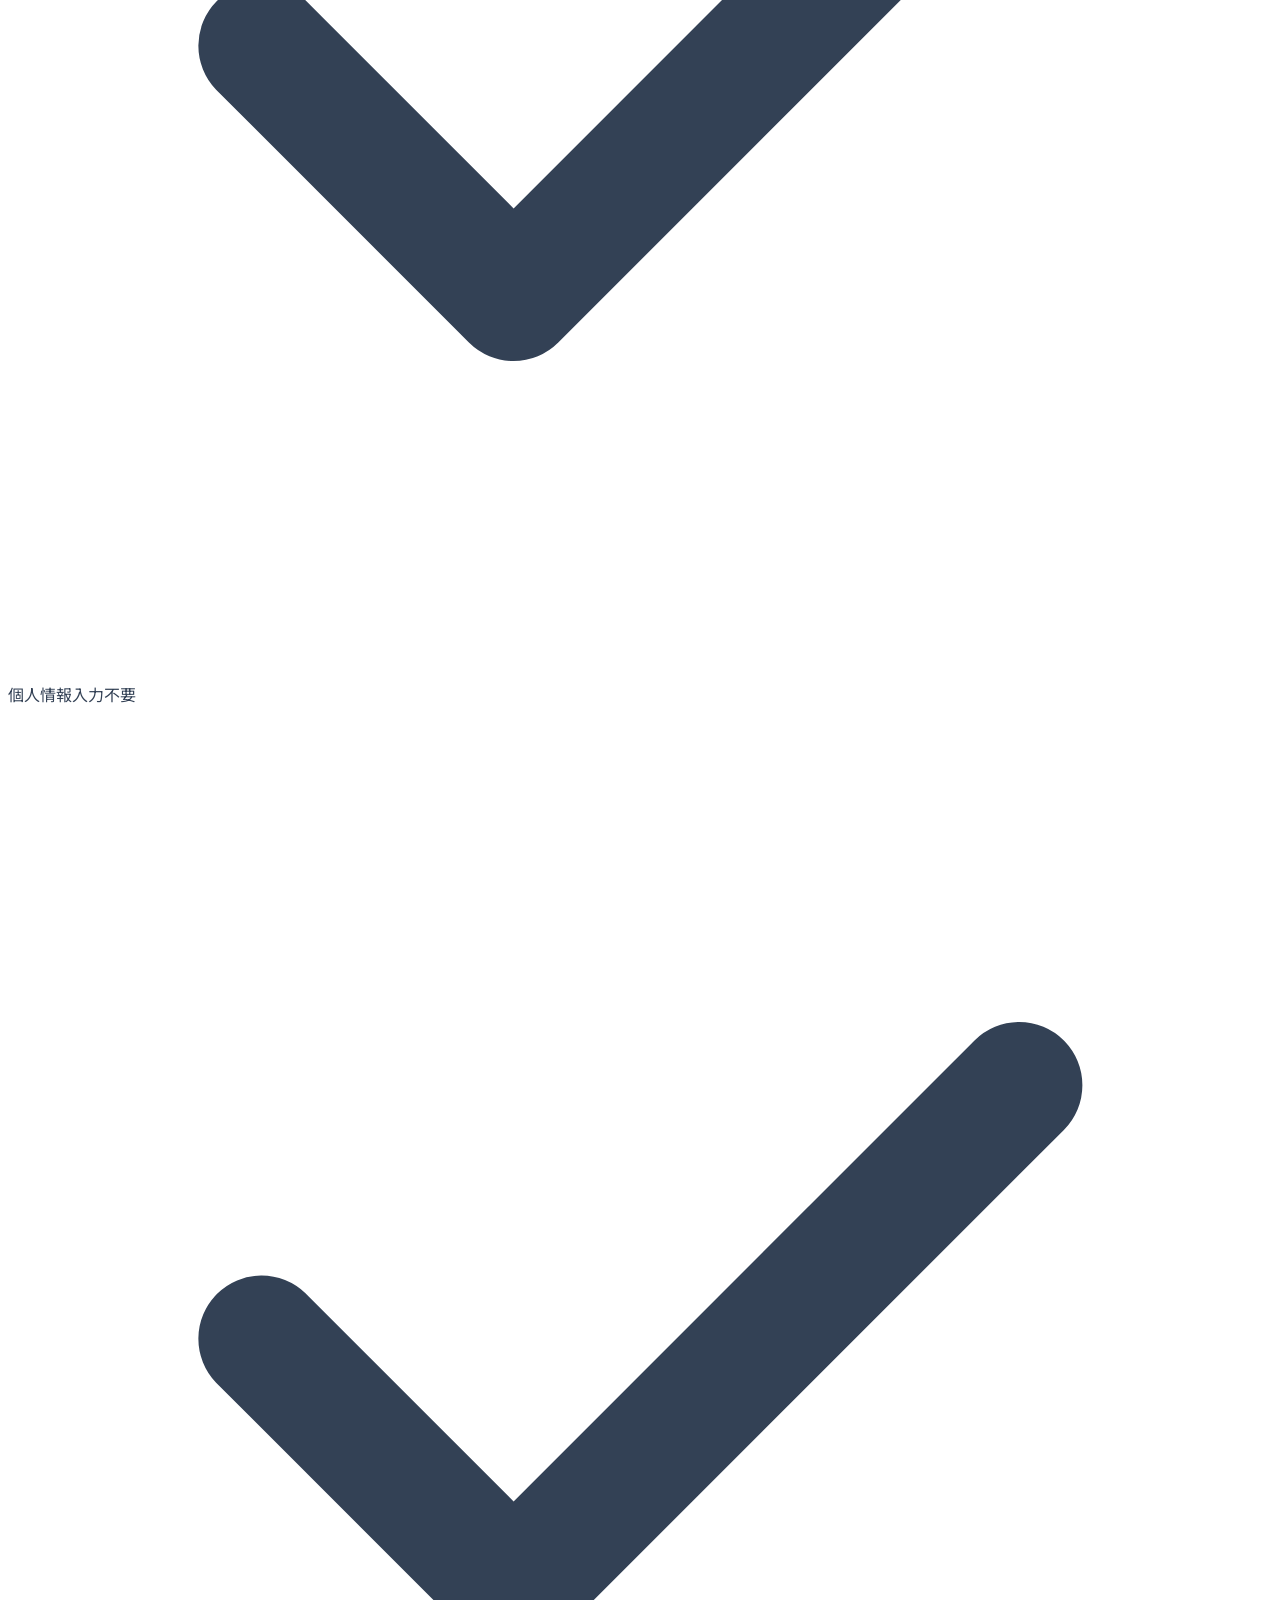
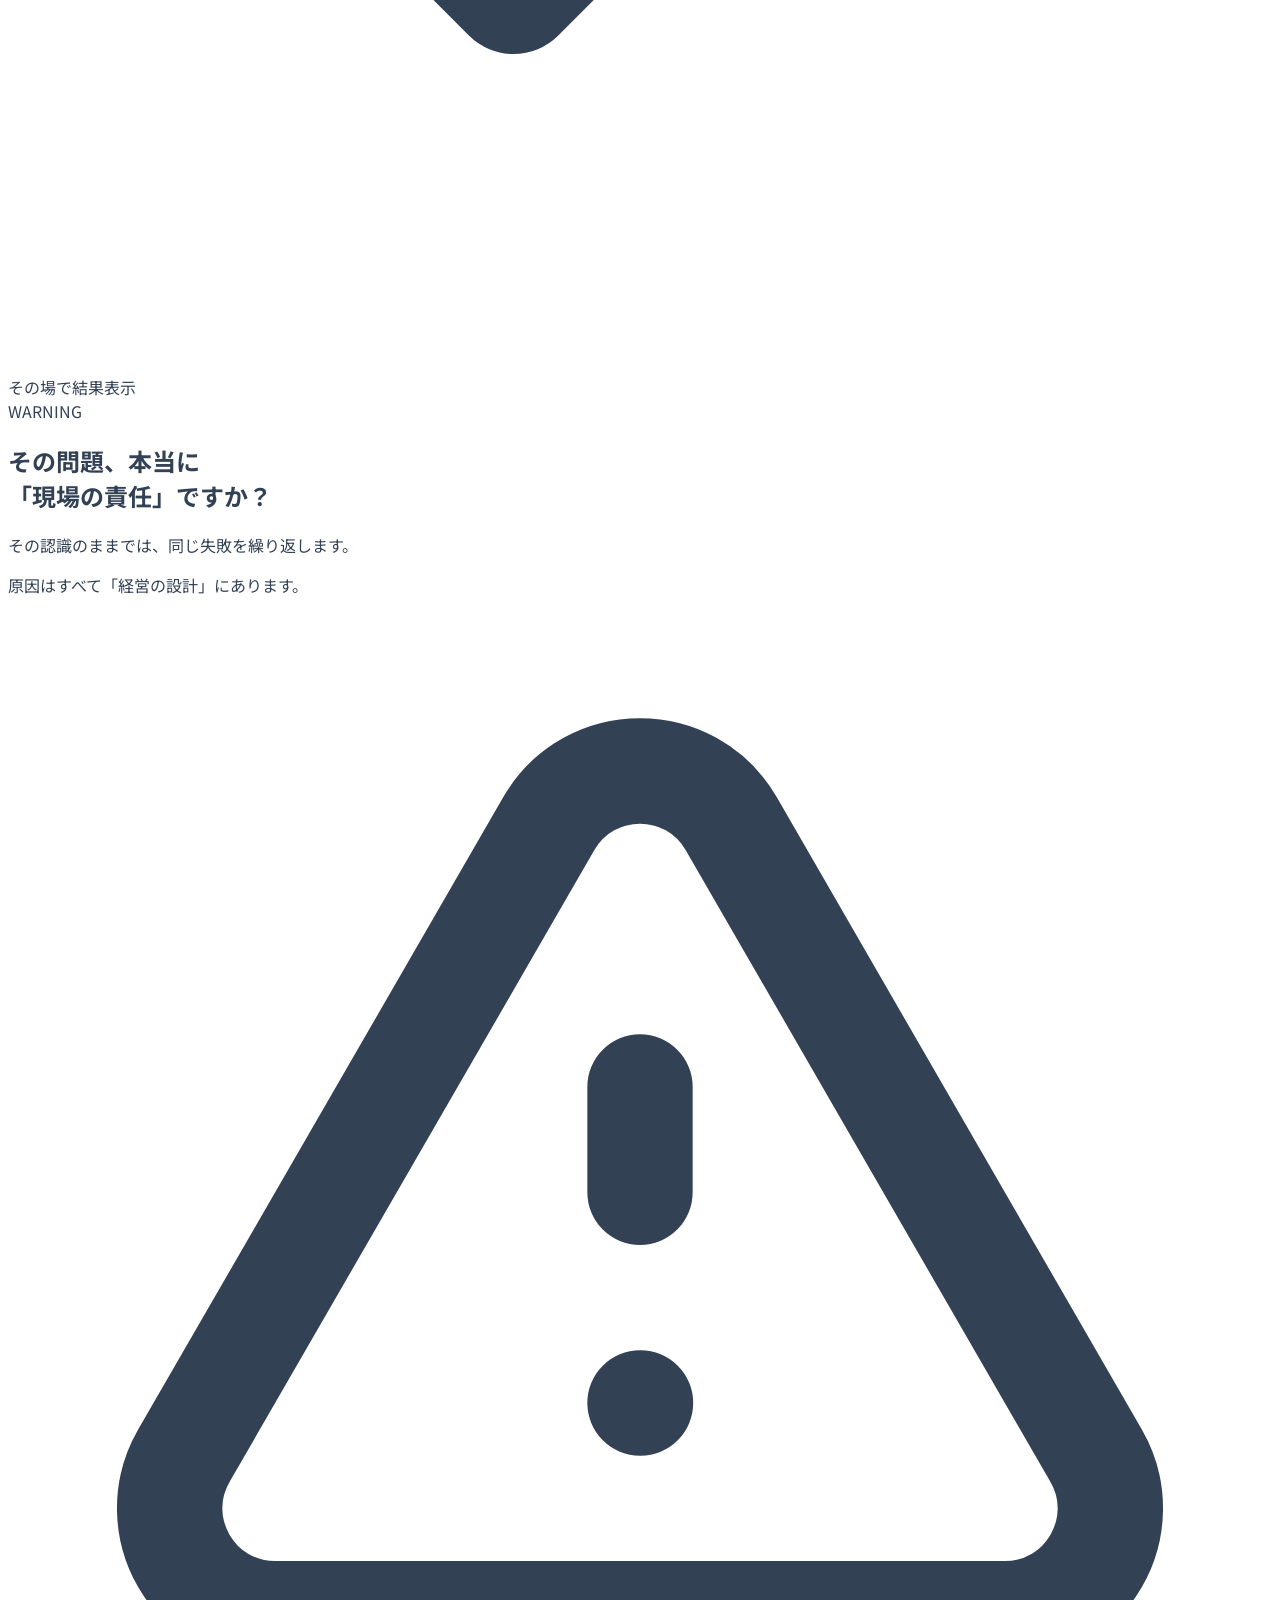
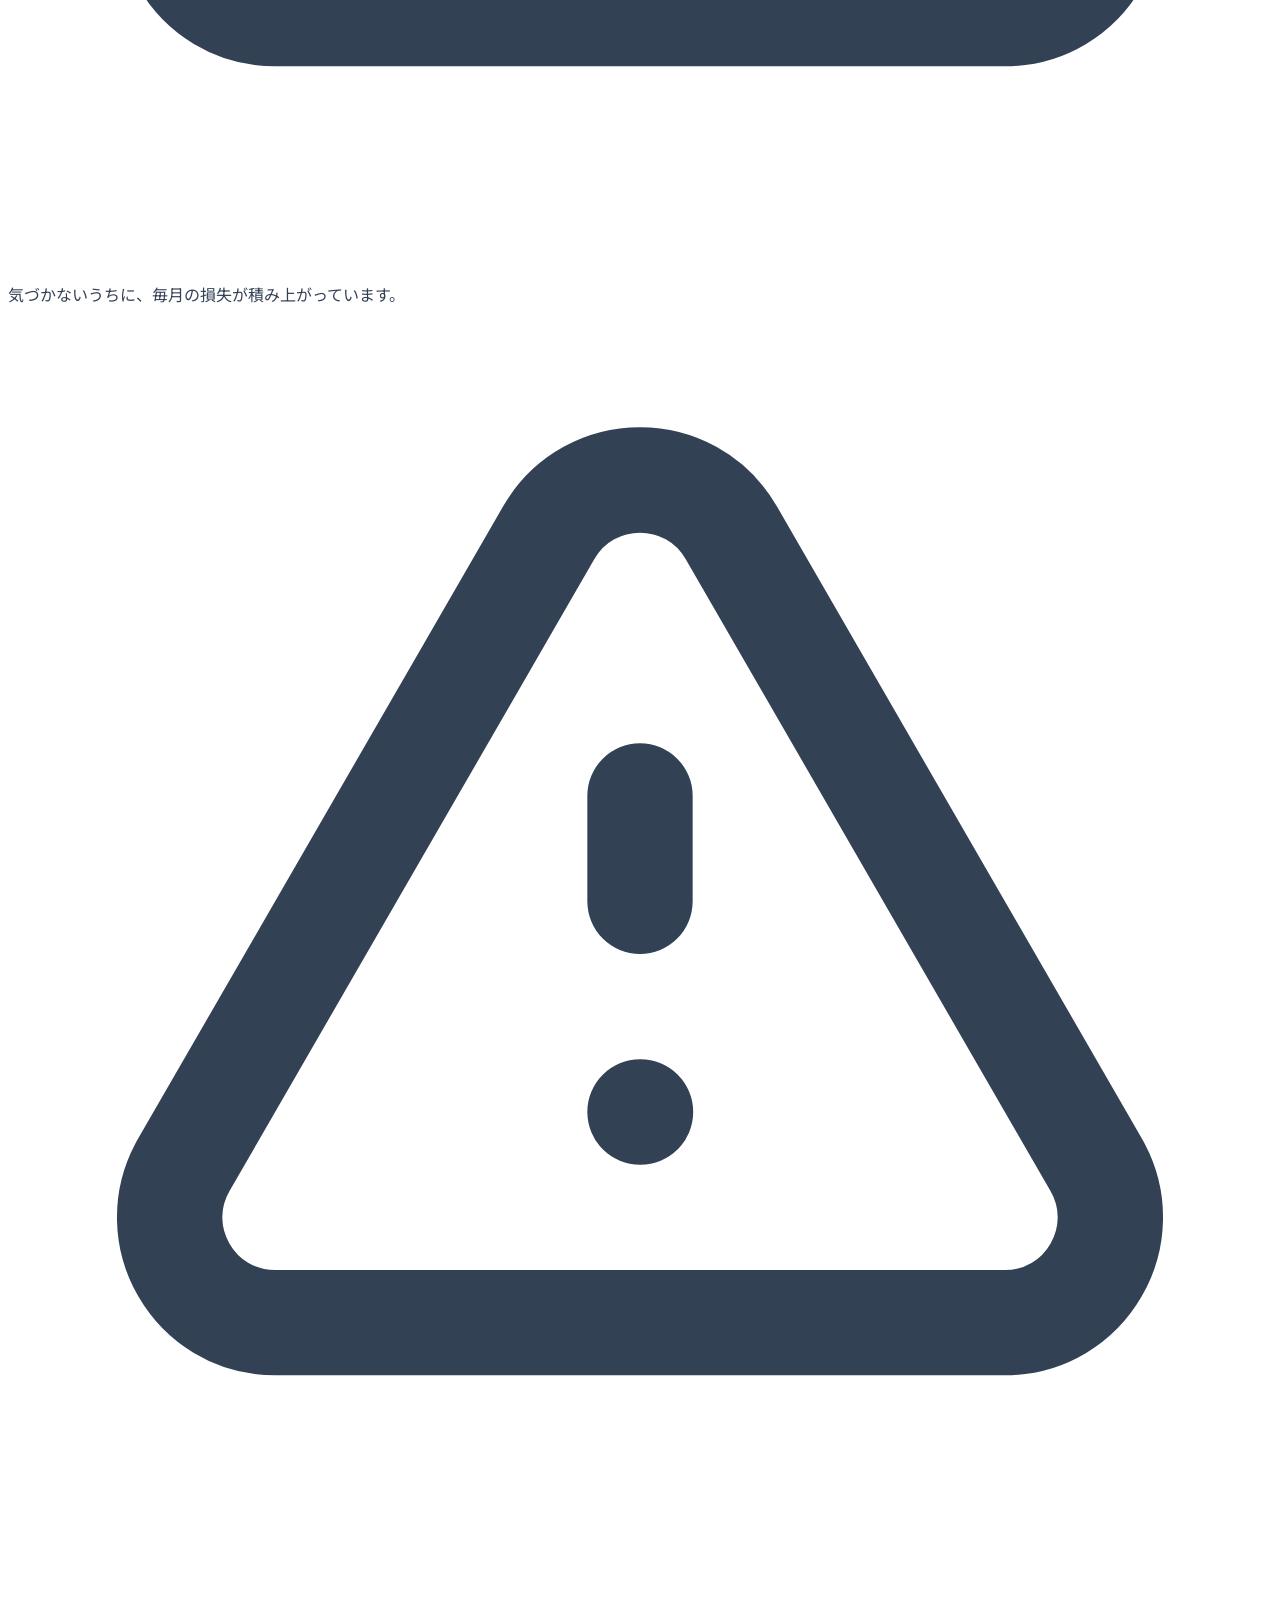
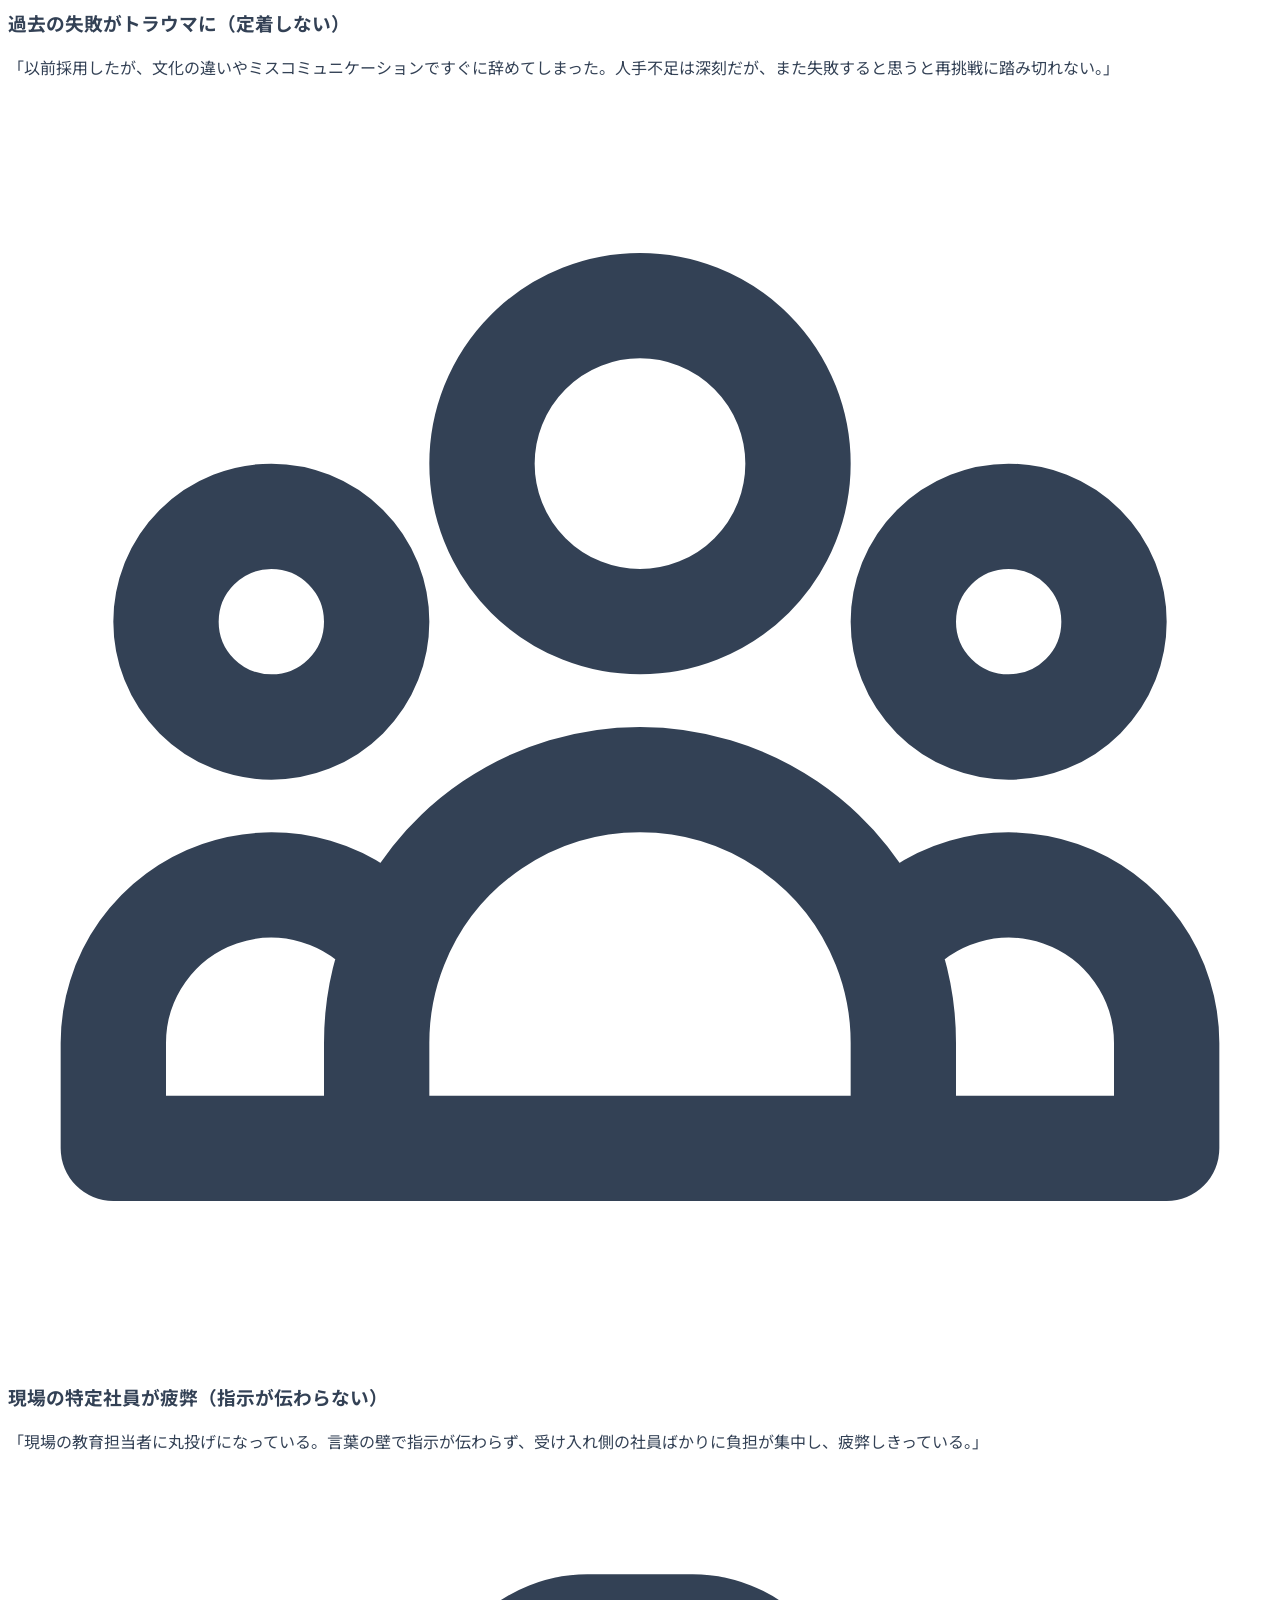
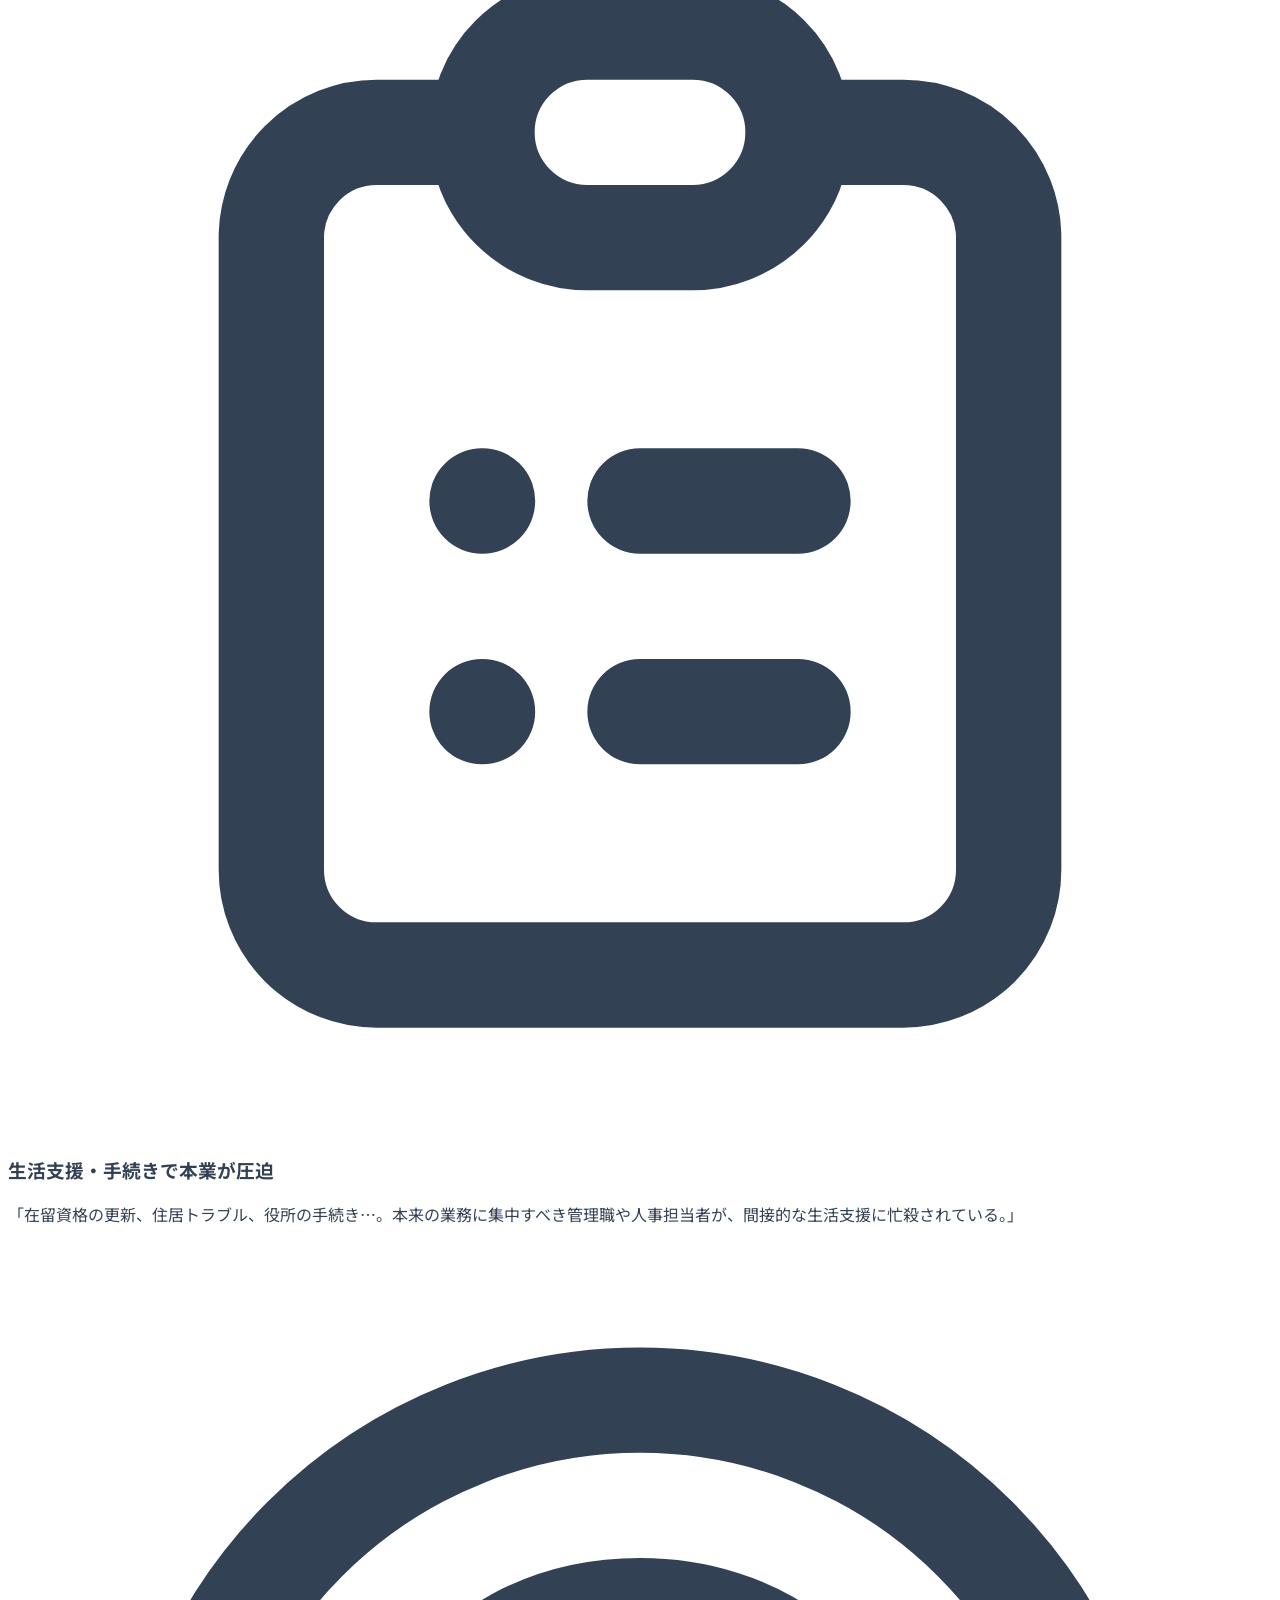
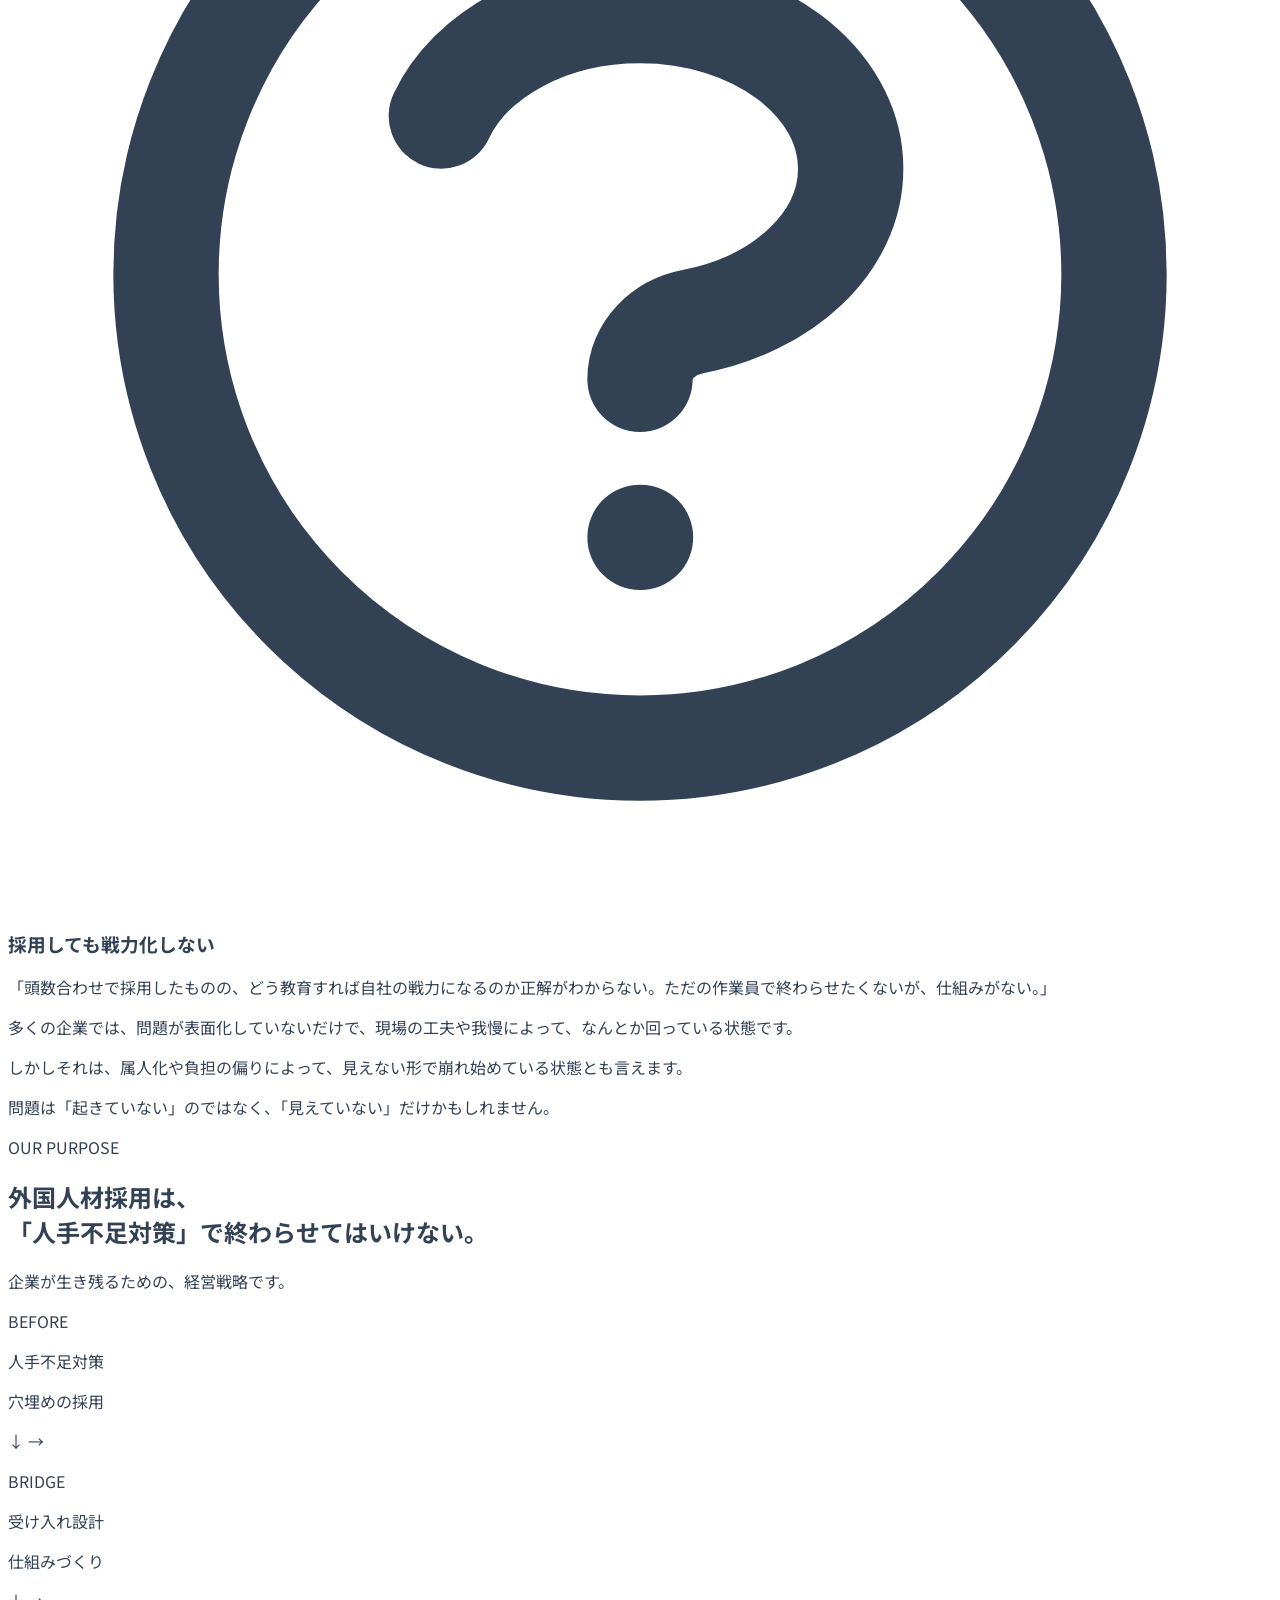
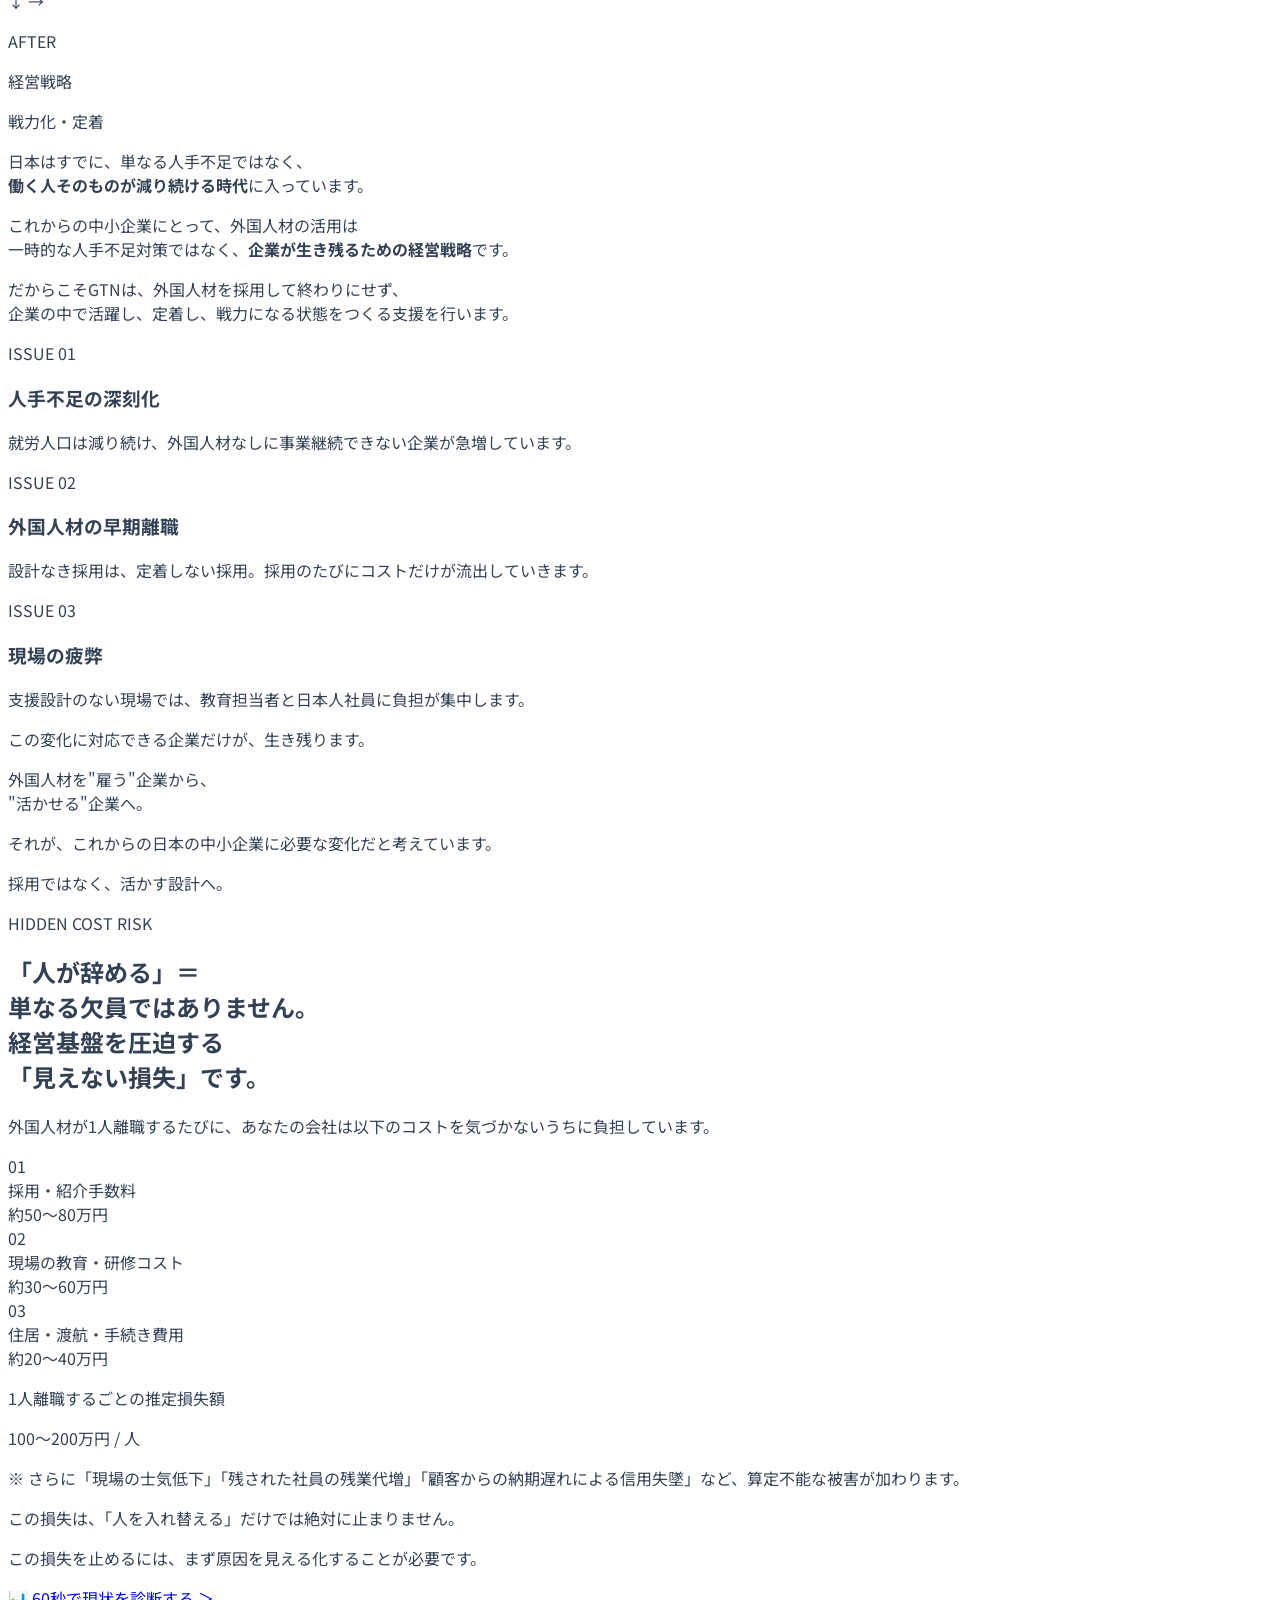
==== commit bcb9e78e: "add service page to GTN LP Co-Authored-By: Claude Opus 4.7 (1M context) <noreply@anthropic.com>" ====
--- a/public/index.html
+++ b/public/index.html
@@ -193,6 +193,7 @@
         <img src="/assets/images/logo2.png" alt="Global Talent Navi" class="header-logo-img">
       </a>
       <nav class="hidden lg:flex space-x-8">
+        <a href="/service/" class="text-sm font-medium text-gray-600 hover:text-navy-900 transition">サービス内容</a>
         <a href="#empathy" class="text-sm font-medium text-gray-600 hover:text-navy-900 transition">対象企業様</a>
         <a href="#risk" class="text-sm font-medium text-gray-600 hover:text-navy-900 transition">隠れ損失とは</a>
         <a href="#numbers" class="text-sm font-medium text-gray-600 hover:text-navy-900 transition">実績・強み</a>
@@ -203,7 +204,7 @@
           <svg class="w-4 h-4" fill="none" stroke="currentColor" viewBox="0 0 24 24"><path stroke-linecap="round" stroke-linejoin="round" stroke-width="2" d="M13 10V3L4 14h7v7l9-11h-7z"></path></svg>
           60秒で診断
         </a>
-        <a href="https://calendar.google.com/calendar/u/0/appointments/schedules/AcZssZ0h54zS4IpXEReThZeFR4vCksZE0X5A-HBDjZcuCIi32B-jlqhecHPG1qLvr44Y9YSF_kEb_0Fo" target="_blank" rel="noopener" class="bg-navy-900 text-white font-bold px-6 py-2 rounded-full hover:bg-navy-800 transition text-sm">
+        <a href="https://calendar.google.com/calendar/u/0/appointments/schedules/AcZssZ0h54zS4IpXEReThZeFR4vCksZE0X5A-HBDjZcuCIi32B-jlqhecHPG1qLvr44Y9YSF_kEb_0Fo" target="_blank" rel="noopener" data-consult-location="header" class="bg-navy-900 text-white font-bold px-6 py-2 rounded-full hover:bg-navy-800 transition text-sm">
           無料相談
         </a>
       </div>
@@ -435,6 +436,11 @@
         </div>
       </div>
       <div class="text-center mb-10"><h3 class="text-2xl md:text-3xl font-bold text-gray-900 mb-4">GTNは「人を入れる」会社ではありません。<br>「人が定着し、利益を生む仕組みを創る」会社です。</h3></div>
+      <div class="text-center">
+        <a href="/service/" class="inline-flex items-center gap-1 text-navy-900 font-bold text-base md:text-lg border-b-2 border-gold-500 pb-1 hover:text-gold-600 hover:border-gold-600 transition">
+          サービス内容の詳細を見る <span aria-hidden="true">&rarr;</span>
+        </a>
+      </div>
     </div>
   </section>
 
@@ -494,7 +500,7 @@
       <div class="grid md:grid-cols-3 gap-6 mb-14">
 
         <!-- 記事カード1：共感 -->
-        <a href="https://note.com/gt_navi/n/nb9f8da513618" target="_blank" rel="noopener" class="group block bg-gray-50 border border-gray-200 rounded-xl overflow-hidden hover:shadow-lg hover:-translate-y-1 transition-all duration-300">
+        <a href="https://note.com/gt_navi/n/nb9f8da513618" target="_blank" rel="noopener" data-external-link="note_article" data-position="1" class="group block bg-gray-50 border border-gray-200 rounded-xl overflow-hidden hover:shadow-lg hover:-translate-y-1 transition-all duration-300">
           <div class="bg-navy-900 text-gold-400 text-xs font-bold tracking-widest px-5 py-2">NOTE ARTICLE</div>
           <div class="p-6">
             <h3 class="text-lg font-bold text-gray-900 mb-3 group-hover:text-gold-600 transition-colors">外国人材のマネジメントで8割の企業がやってしまう失敗——「優しい日本語」の落とし穴</h3>
@@ -504,7 +510,7 @@
         </a>
 
         <!-- 記事カード2：理解 -->
-        <a href="https://note.com/gt_navi/n/n0536ed968288" target="_blank" rel="noopener" class="group block bg-gray-50 border border-gray-200 rounded-xl overflow-hidden hover:shadow-lg hover:-translate-y-1 transition-all duration-300">
+        <a href="https://note.com/gt_navi/n/n0536ed968288" target="_blank" rel="noopener" data-external-link="note_article" data-position="2" class="group block bg-gray-50 border border-gray-200 rounded-xl overflow-hidden hover:shadow-lg hover:-translate-y-1 transition-all duration-300">
           <div class="bg-navy-900 text-gold-400 text-xs font-bold tracking-widest px-5 py-2">NOTE ARTICLE</div>
           <div class="p-6">
             <h3 class="text-lg font-bold text-gray-900 mb-3 group-hover:text-gold-600 transition-colors">外国人材が辞める会社の共通点</h3>
@@ -514,7 +520,7 @@
         </a>
 
         <!-- 記事カード3：解決 -->
-        <a href="https://note.com/gt_navi/n/n70b54b442077" target="_blank" rel="noopener" class="group block bg-gray-50 border border-gray-200 rounded-xl overflow-hidden hover:shadow-lg hover:-translate-y-1 transition-all duration-300">
+        <a href="https://note.com/gt_navi/n/n70b54b442077" target="_blank" rel="noopener" data-external-link="note_article" data-position="3" class="group block bg-gray-50 border border-gray-200 rounded-xl overflow-hidden hover:shadow-lg hover:-translate-y-1 transition-all duration-300">
           <div class="bg-navy-900 text-gold-400 text-xs font-bold tracking-widest px-5 py-2">NOTE ARTICLE</div>
           <div class="p-6">
             <h3 class="text-lg font-bold text-gray-900 mb-3 group-hover:text-gold-600 transition-colors">外国人材の離職を止める「最初の90日」の過ごし方—入社後3ヶ月で決まる定着の分岐点</h3>
@@ -533,7 +539,7 @@
             <svg class="w-5 h-5" fill="none" stroke="currentColor" viewBox="0 0 24 24"><path stroke-linecap="round" stroke-linejoin="round" stroke-width="2" d="M13 10V3L4 14h7v7l9-11h-7z"></path></svg>
             60秒で現状を診断する
           </a>
-          <a href="https://calendar.google.com/calendar/u/0/appointments/schedules/AcZssZ0h54zS4IpXEReThZeFR4vCksZE0X5A-HBDjZcuCIi32B-jlqhecHPG1qLvr44Y9YSF_kEb_0Fo" target="_blank" rel="noopener" class="inline-flex items-center justify-center gap-2 bg-navy-900 text-white font-bold text-lg py-4 px-8 rounded-full hover:bg-navy-800 transition">
+          <a href="https://calendar.google.com/calendar/u/0/appointments/schedules/AcZssZ0h54zS4IpXEReThZeFR4vCksZE0X5A-HBDjZcuCIi32B-jlqhecHPG1qLvr44Y9YSF_kEb_0Fo" target="_blank" rel="noopener" data-consult-location="middle" class="inline-flex items-center justify-center gap-2 bg-navy-900 text-white font-bold text-lg py-4 px-8 rounded-full hover:bg-navy-800 transition">
             無料で相談する
           </a>
         </div>
@@ -644,7 +650,7 @@
       </div>
       <div id="cta" class="mt-20 pt-16 border-t border-gray-700">
         <p class="text-xl font-bold mb-4">診断をスキップし、<br class="md:hidden">今すぐ専門家に自社の課題を<br class="md:hidden">直接相談したい方はこちら</p>
-        <a href="https://calendar.google.com/calendar/u/0/appointments/schedules/AcZssZ0h54zS4IpXEReThZeFR4vCksZE0X5A-HBDjZcuCIi32B-jlqhecHPG1qLvr44Y9YSF_kEb_0Fo" target="_blank" rel="noopener" class="inline-block bg-white text-navy-900 font-bold text-lg py-4 px-10 rounded-full hover:bg-gray-100 transition shadow-lg">無料オンライン経営相談を予約する</a>
+        <a href="https://calendar.google.com/calendar/u/0/appointments/schedules/AcZssZ0h54zS4IpXEReThZeFR4vCksZE0X5A-HBDjZcuCIi32B-jlqhecHPG1qLvr44Y9YSF_kEb_0Fo" target="_blank" rel="noopener" data-consult-location="final" class="inline-block bg-white text-navy-900 font-bold text-lg py-4 px-10 rounded-full hover:bg-gray-100 transition shadow-lg">無料オンライン経営相談を予約する</a>
         <div class="mt-6 max-w-lg mx-auto text-left space-y-2">
           <p class="text-gray-400 text-sm flex items-start gap-2"><svg class="w-4 h-4 text-green-400 mt-0.5 flex-shrink-0" fill="currentColor" viewBox="0 0 20 20"><path d="M16.707 5.293a1 1 0 010 1.414l-8 8a1 1 0 01-1.414 0l-4-4a1 1 0 011.414-1.414L8 12.586l7.293-7.293a1 1 0 011.414 0z"></path></svg>売り込みではなく、受入体制と定着設計の観点から現状を整理します</p>
           <p class="text-gray-400 text-sm flex items-start gap-2"><svg class="w-4 h-4 text-green-400 mt-0.5 flex-shrink-0" fill="currentColor" viewBox="0 0 20 20"><path d="M16.707 5.293a1 1 0 010 1.414l-8 8a1 1 0 01-1.414 0l-4-4a1 1 0 011.414-1.414L8 12.586l7.293-7.293a1 1 0 011.414 0z"></path></svg>オンラインで60分。現状の共有だけでもお気軽にどうぞ</p>
@@ -663,7 +669,8 @@
         </div>
         <p class="text-sm">外国人材の採用から定着・戦力化まで<br>経営視点で伴走する外国人雇用の経営支援パートナー</p>
       </div>
-      <div class="flex gap-6 text-sm">
+      <div class="flex flex-wrap justify-center gap-x-6 gap-y-2 text-sm">
+        <a href="/service/" class="hover:text-white transition">サービス内容</a>
         <a href="https://www.flair-staff.co.jp/company.html" target="_blank" rel="noopener" class="hover:text-white transition">運営会社</a>
         <a href="/privacy" class="hover:text-white transition">プライバシーポリシー</a>
         <a href="/contact" class="hover:text-white transition">お問い合わせ</a>
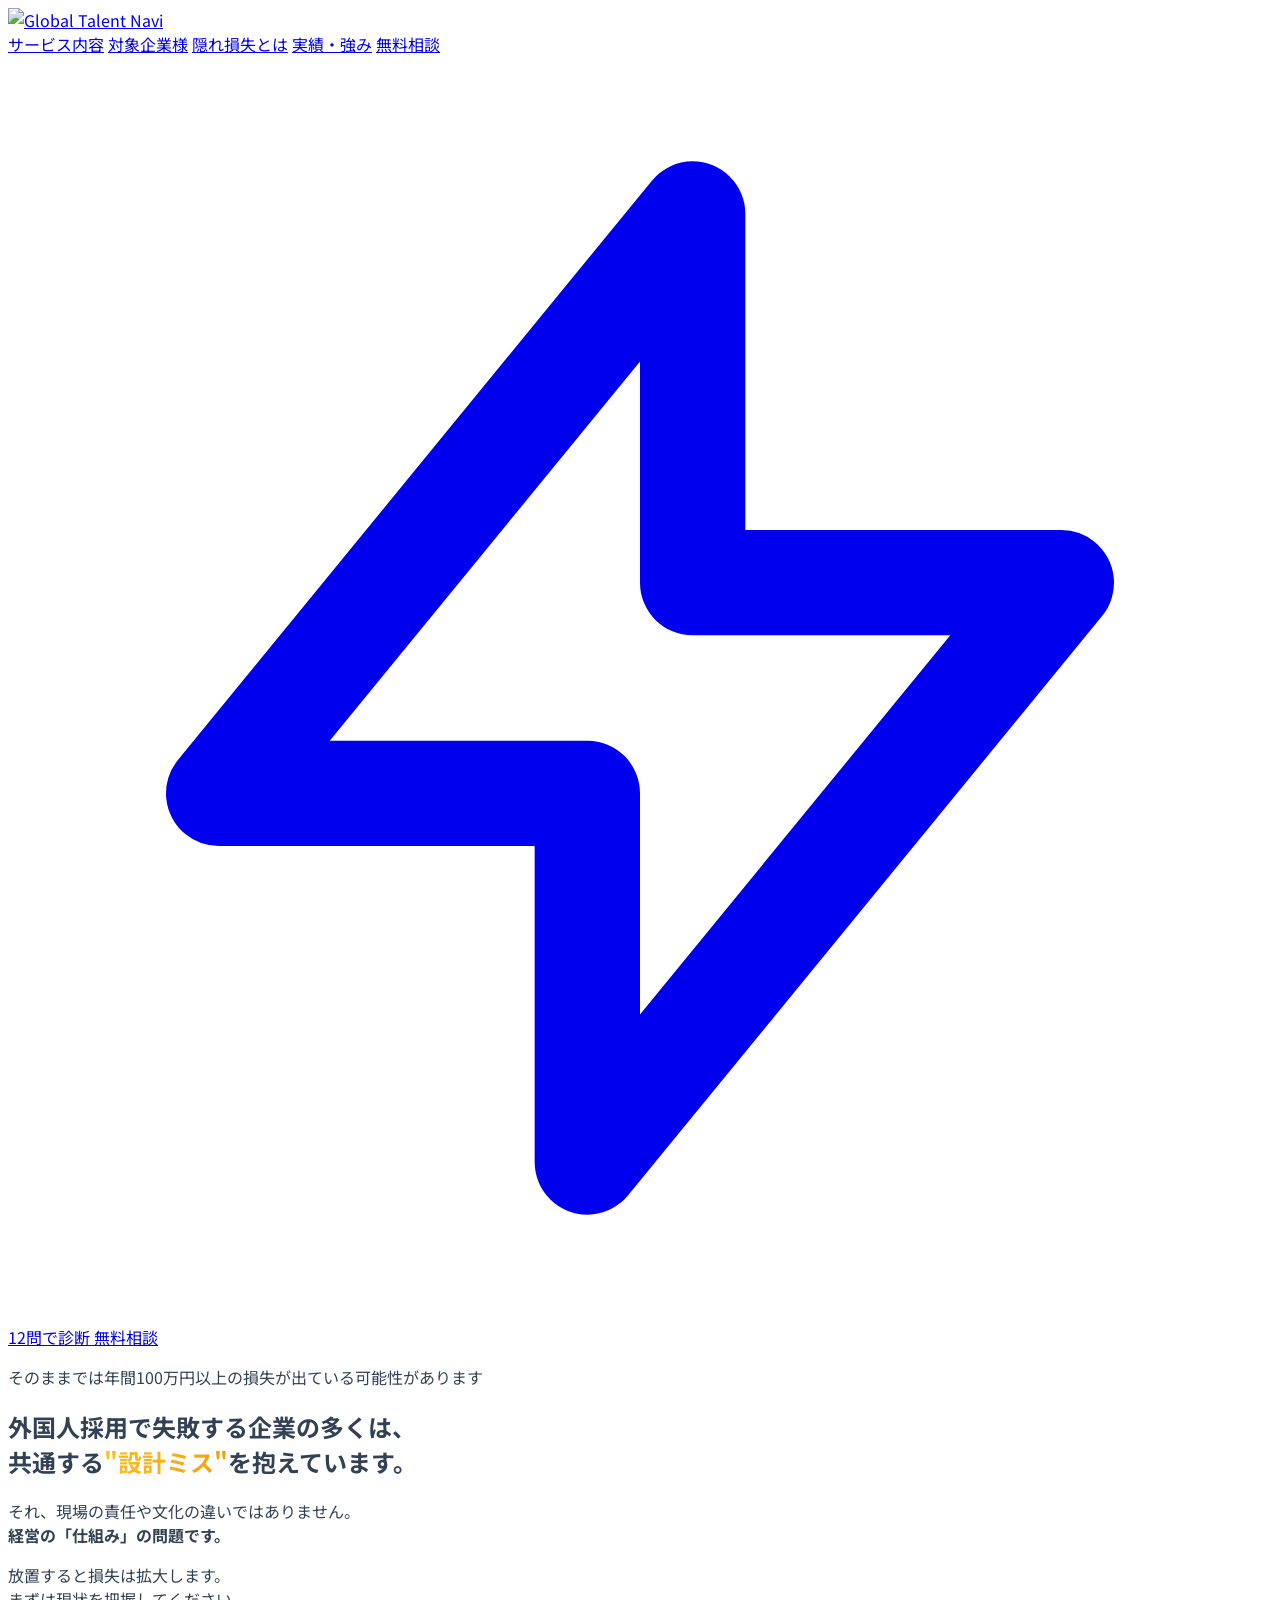
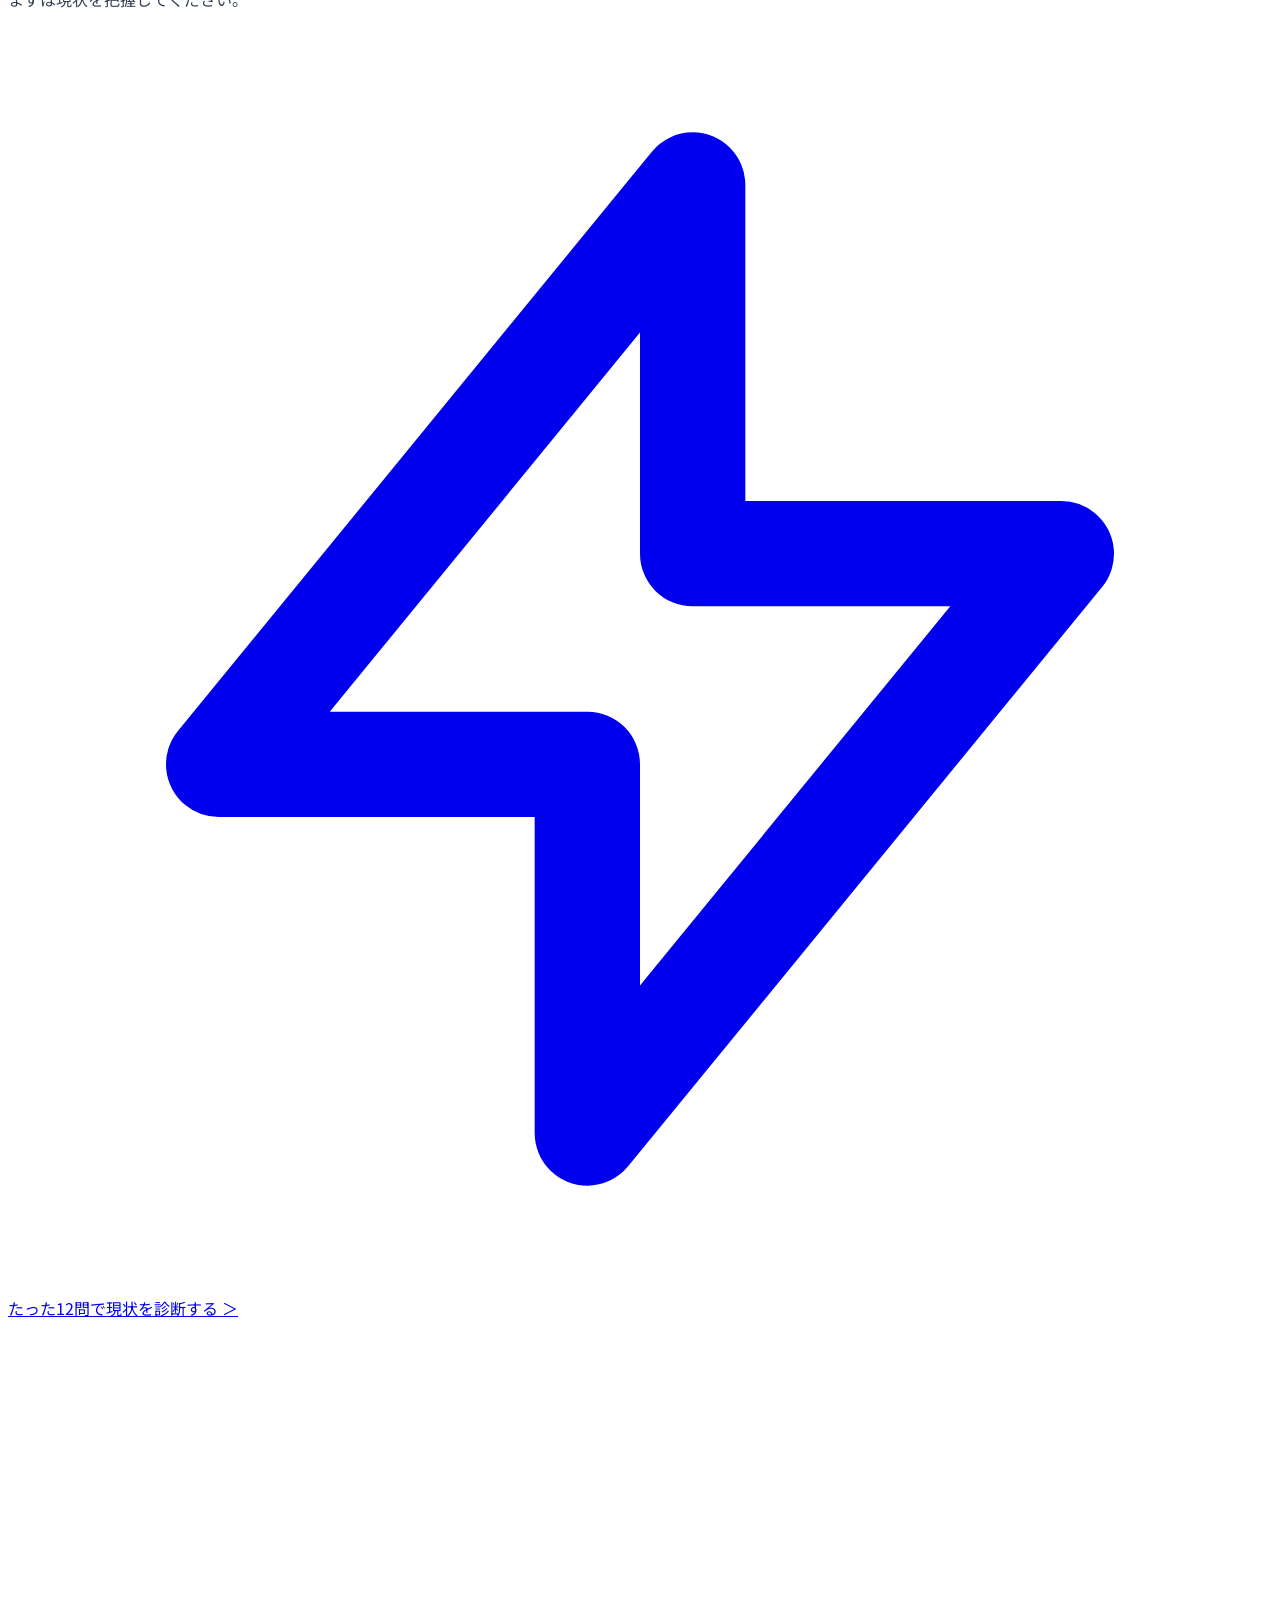
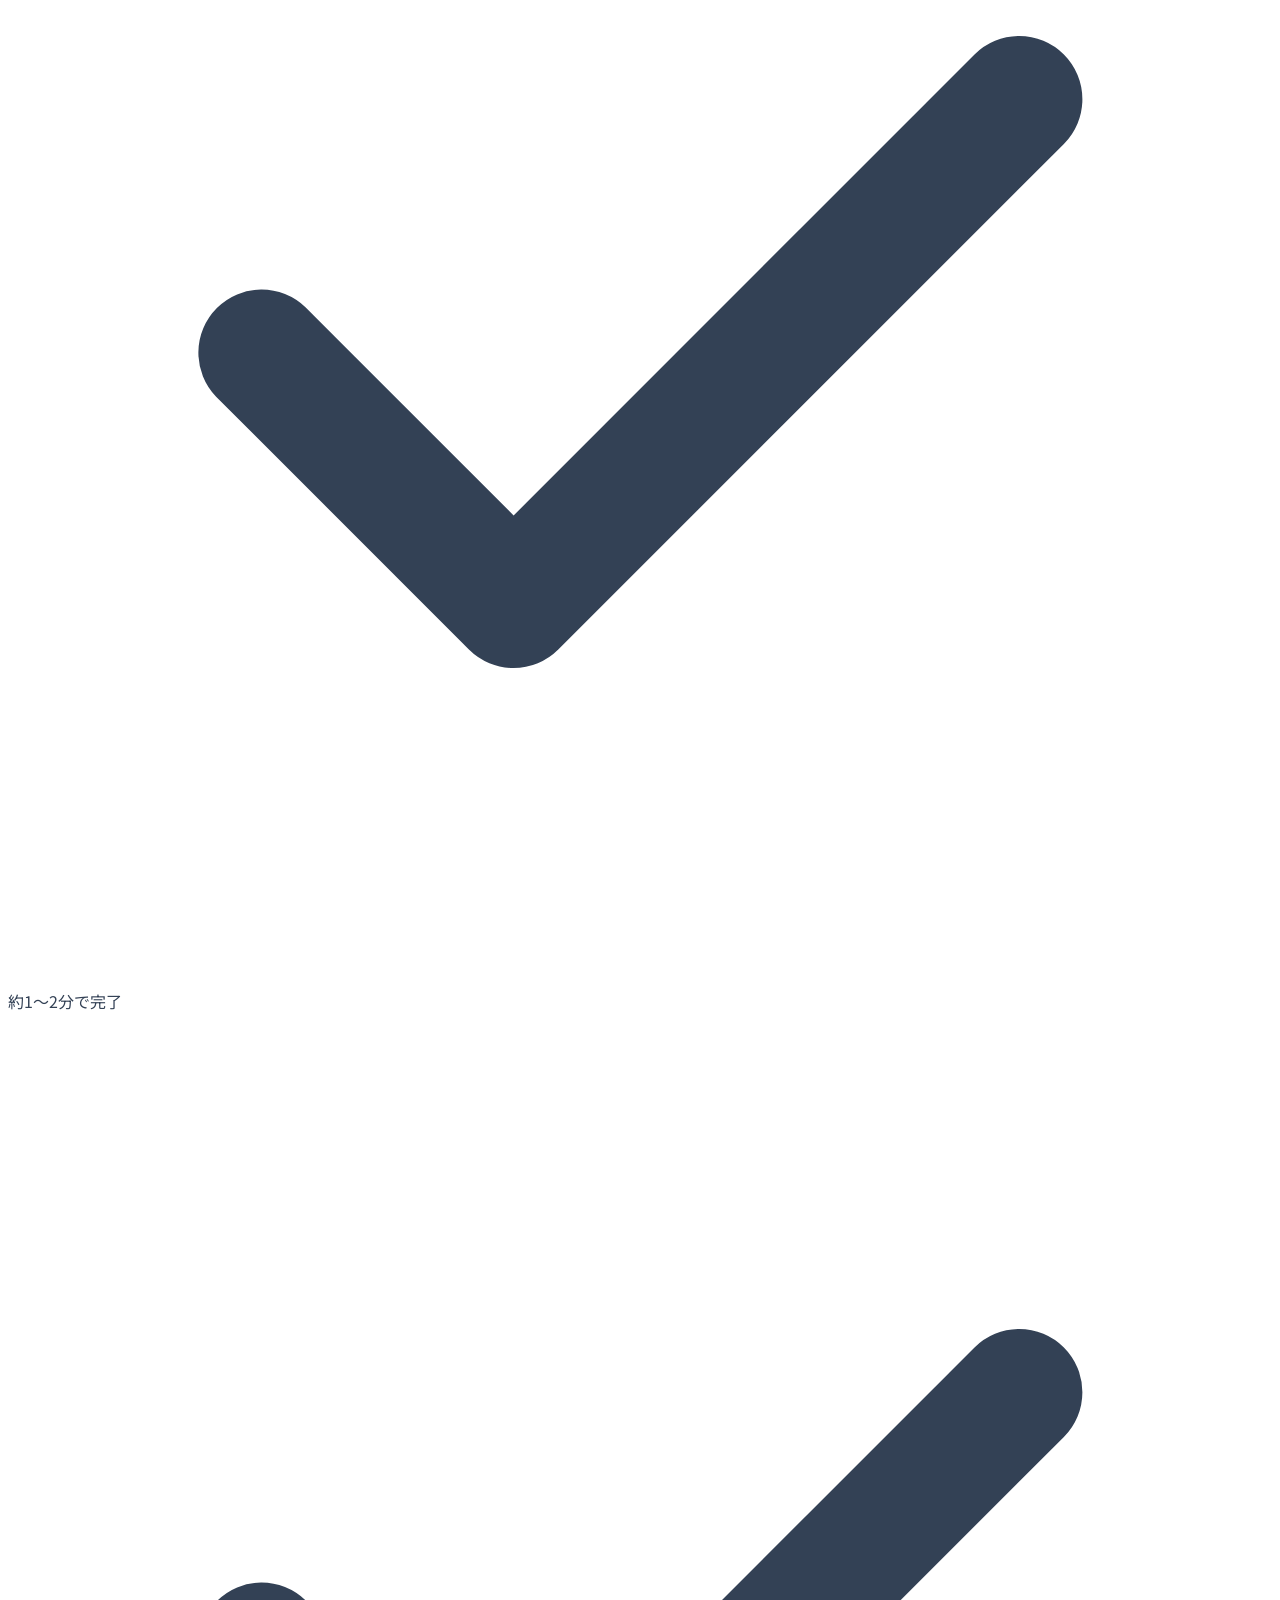
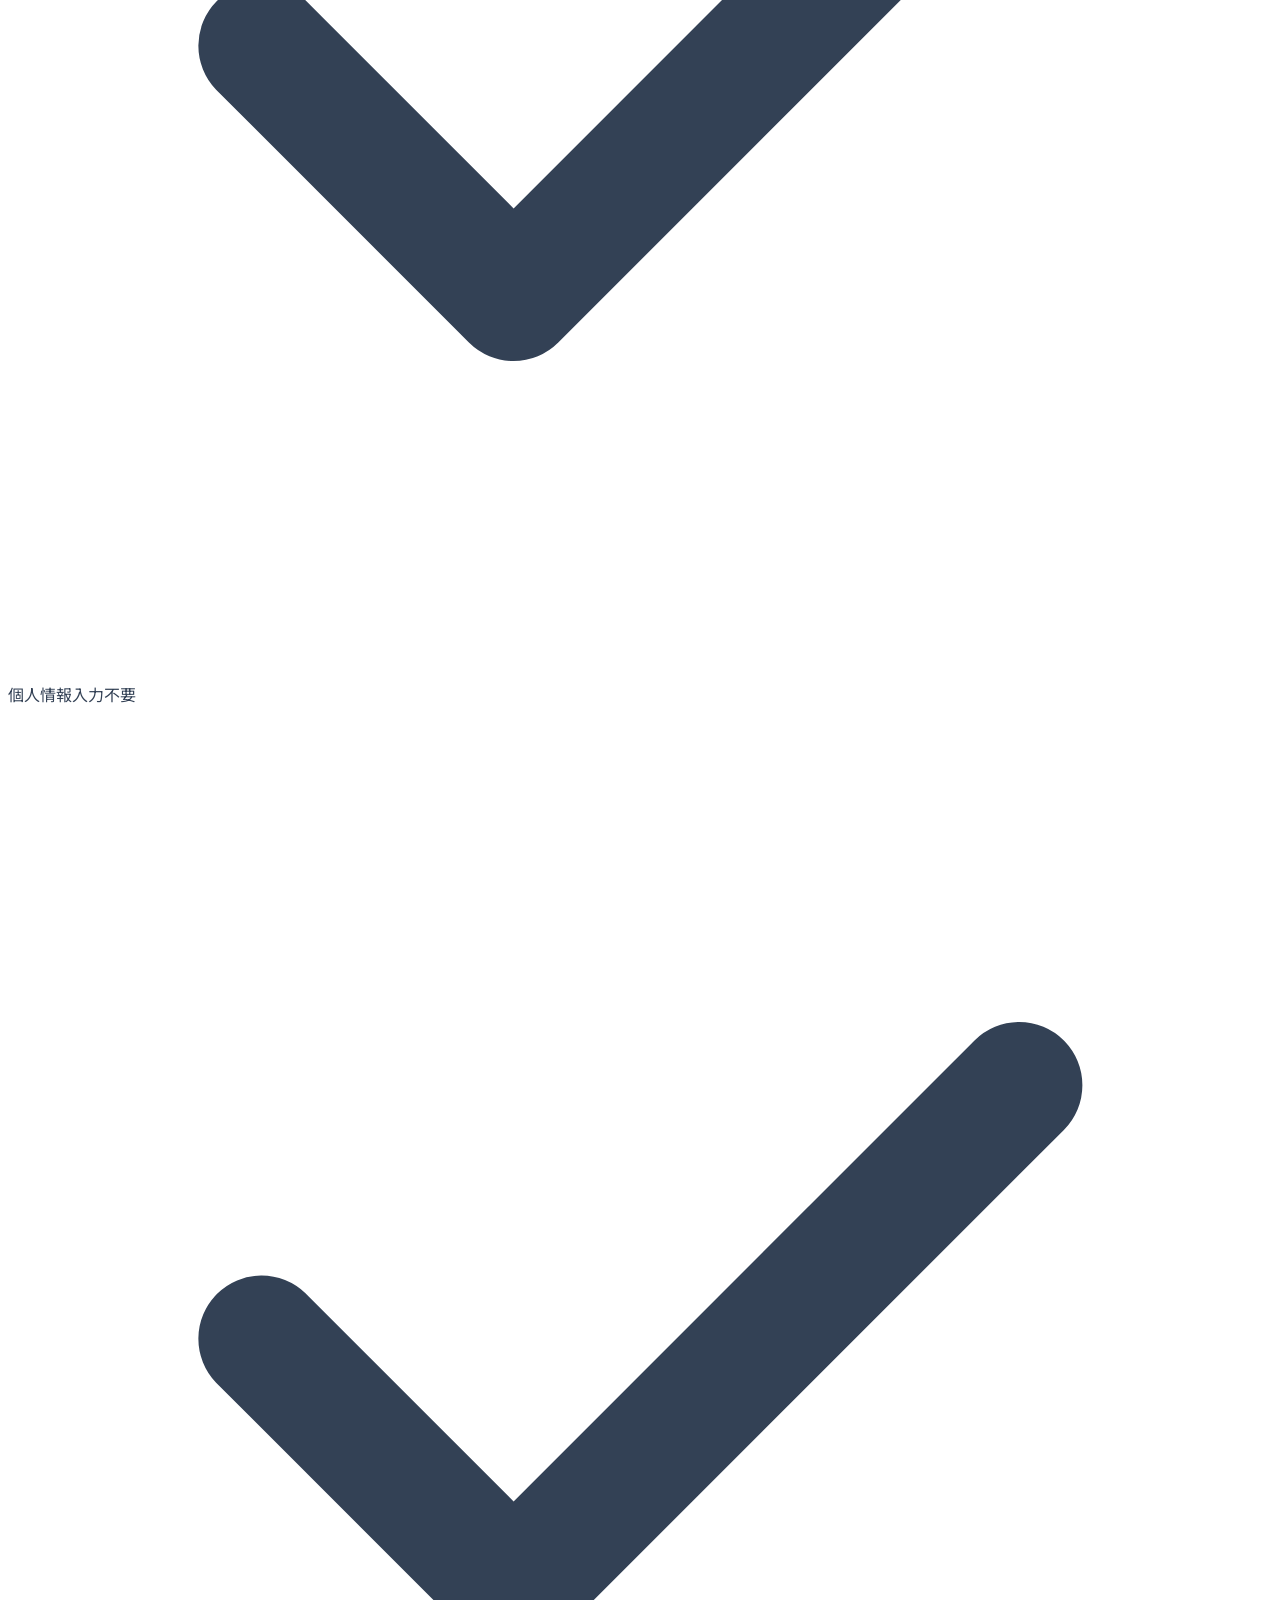
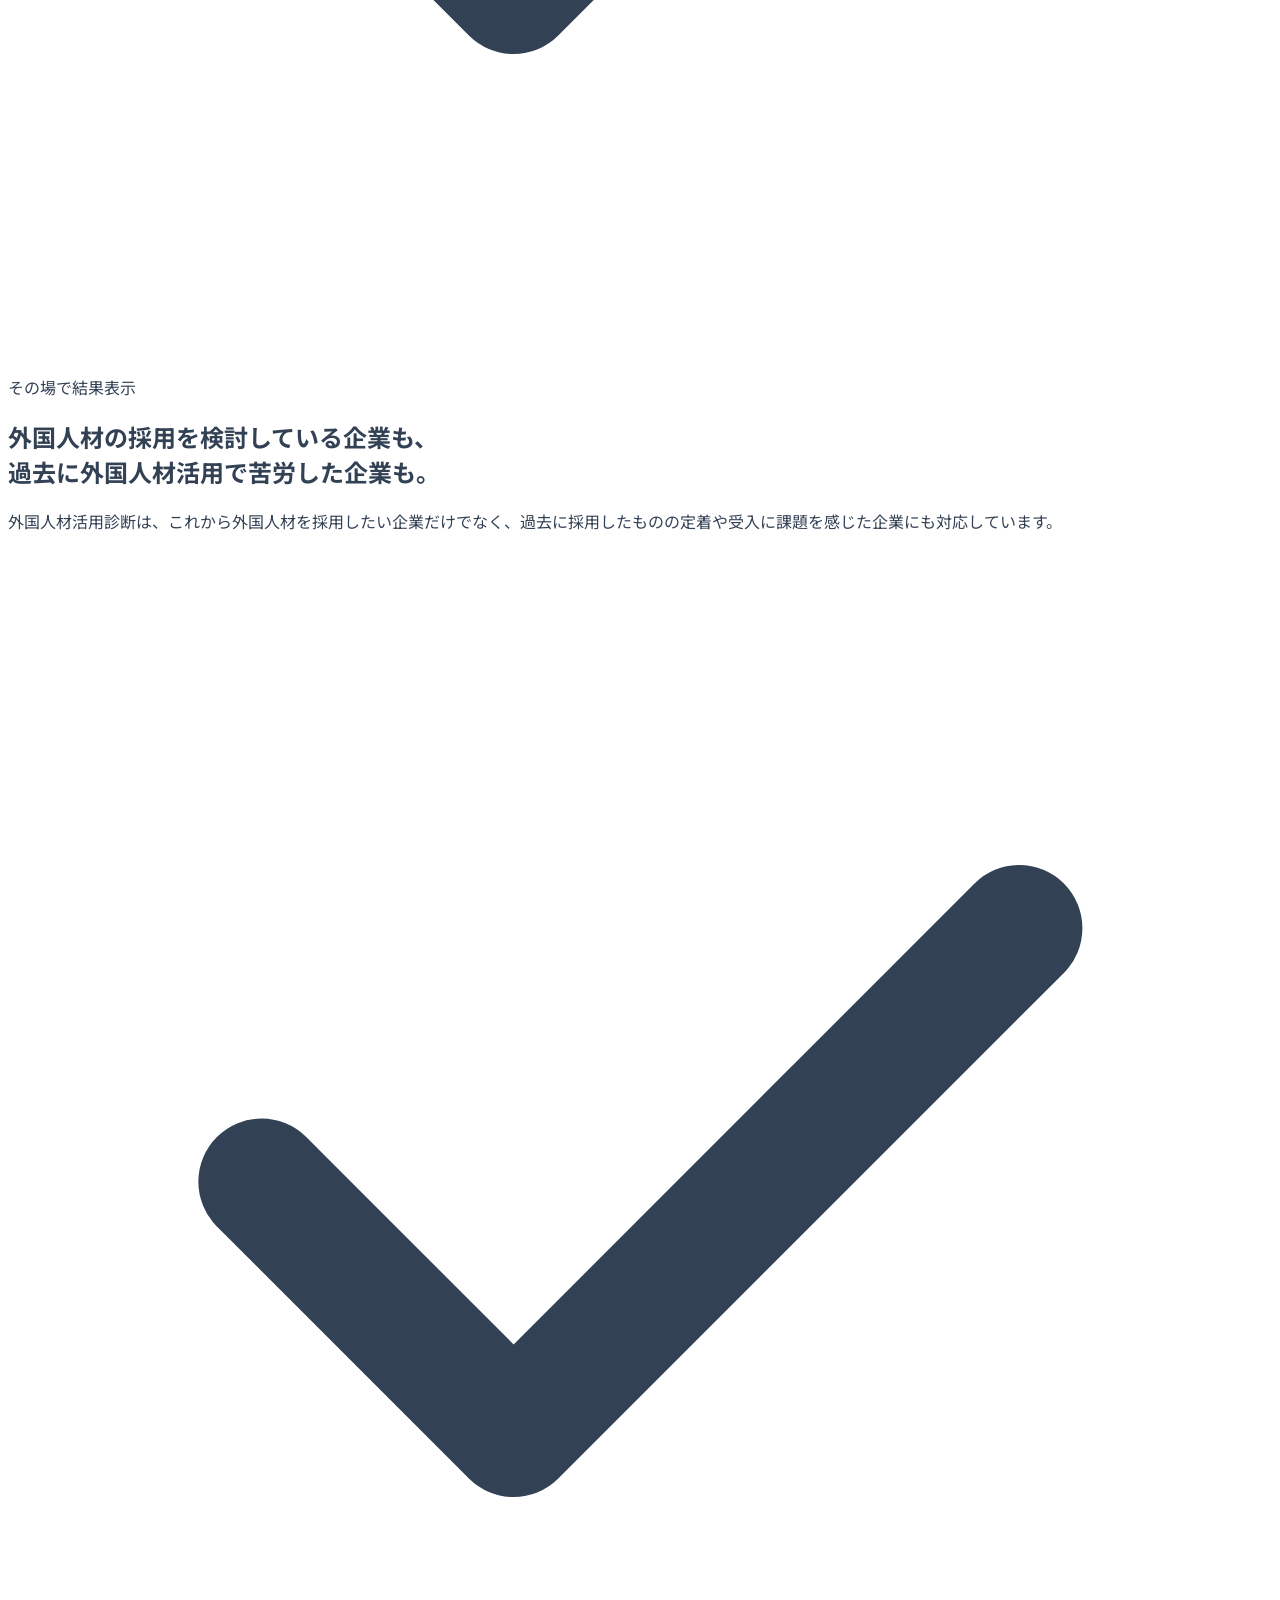
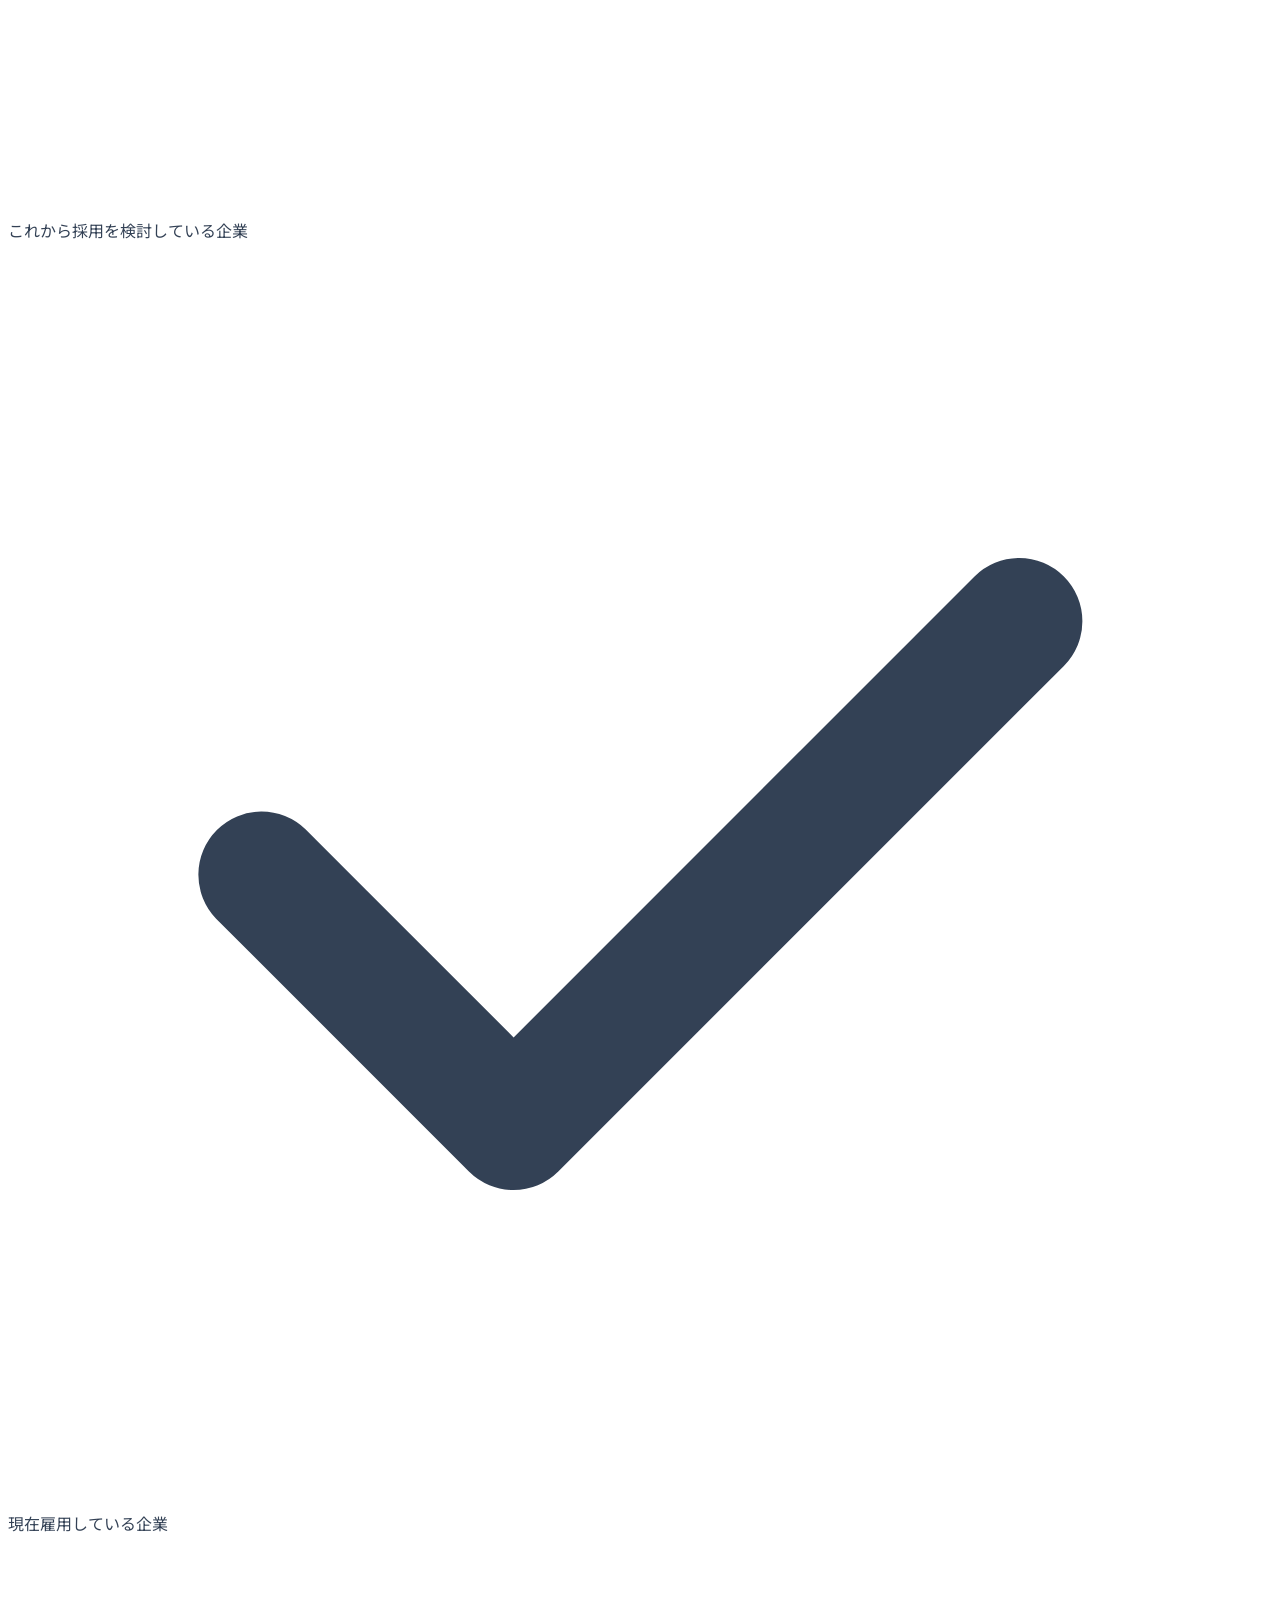
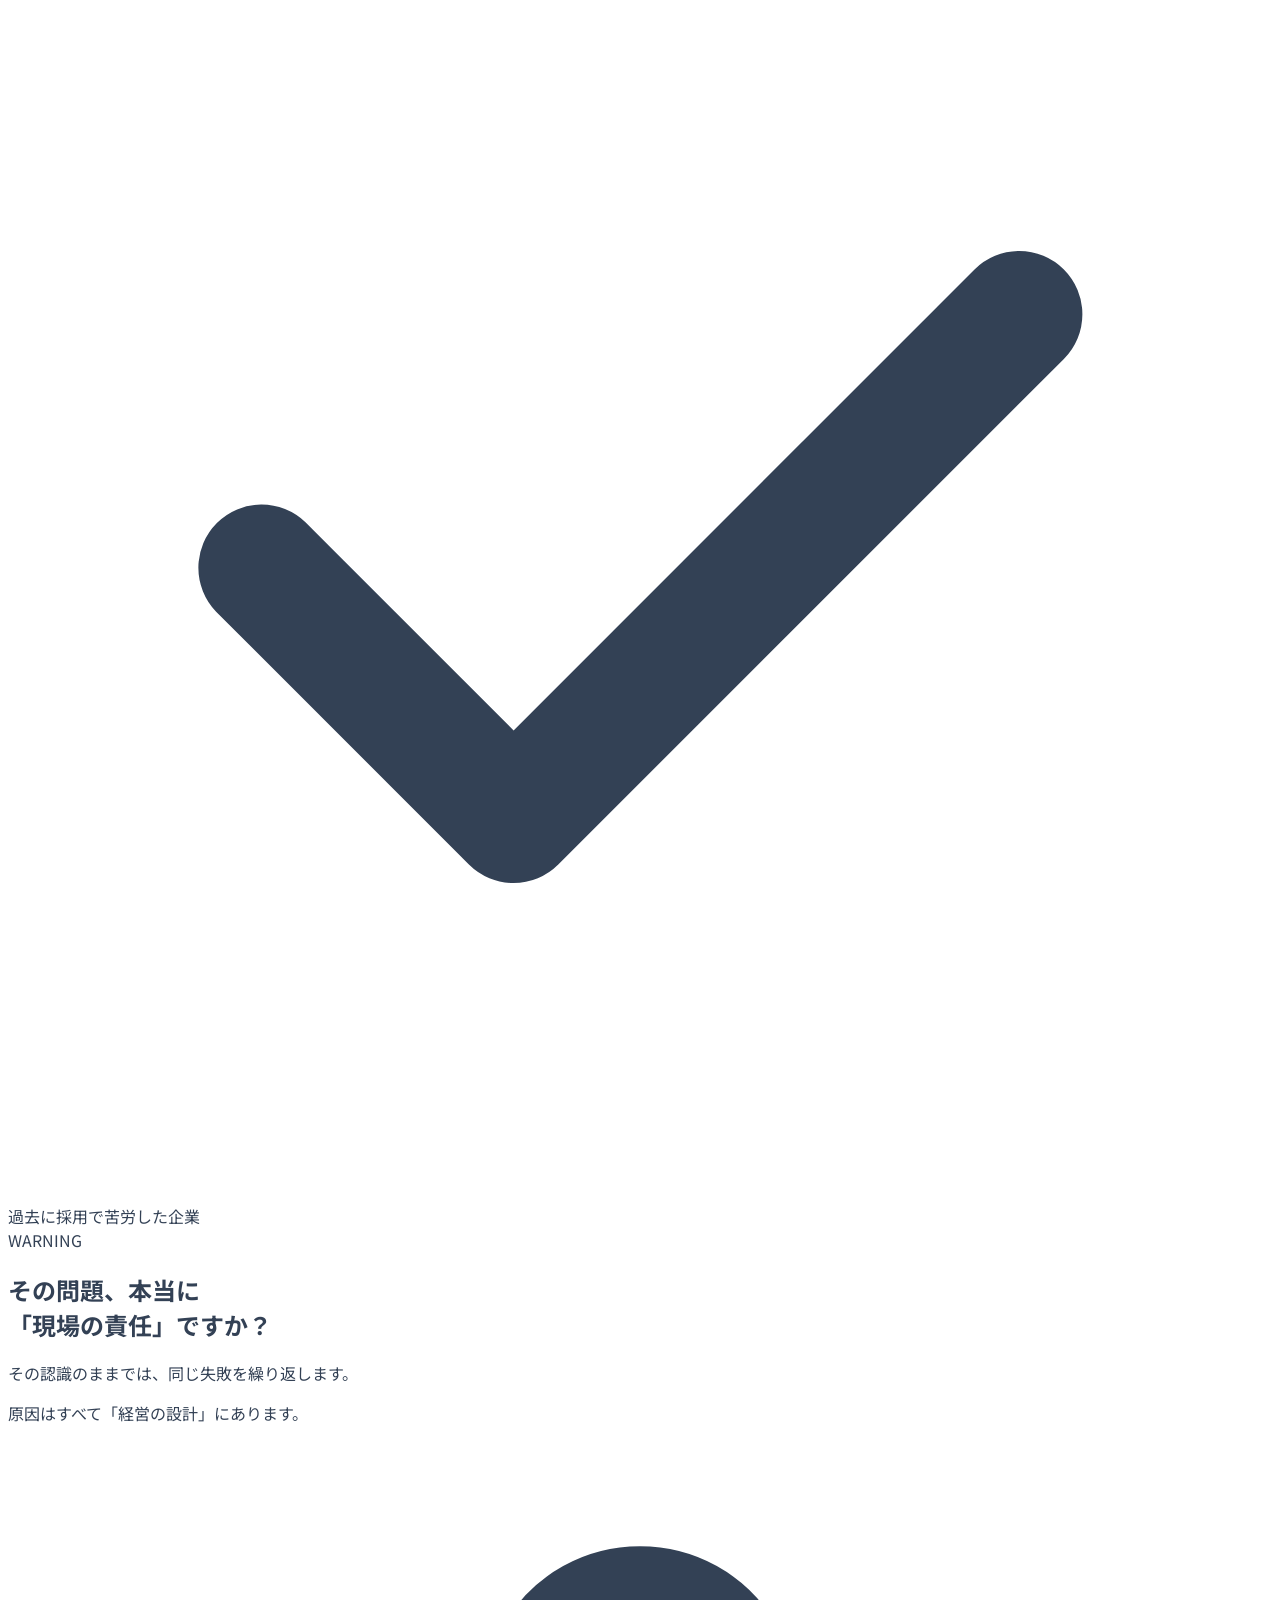
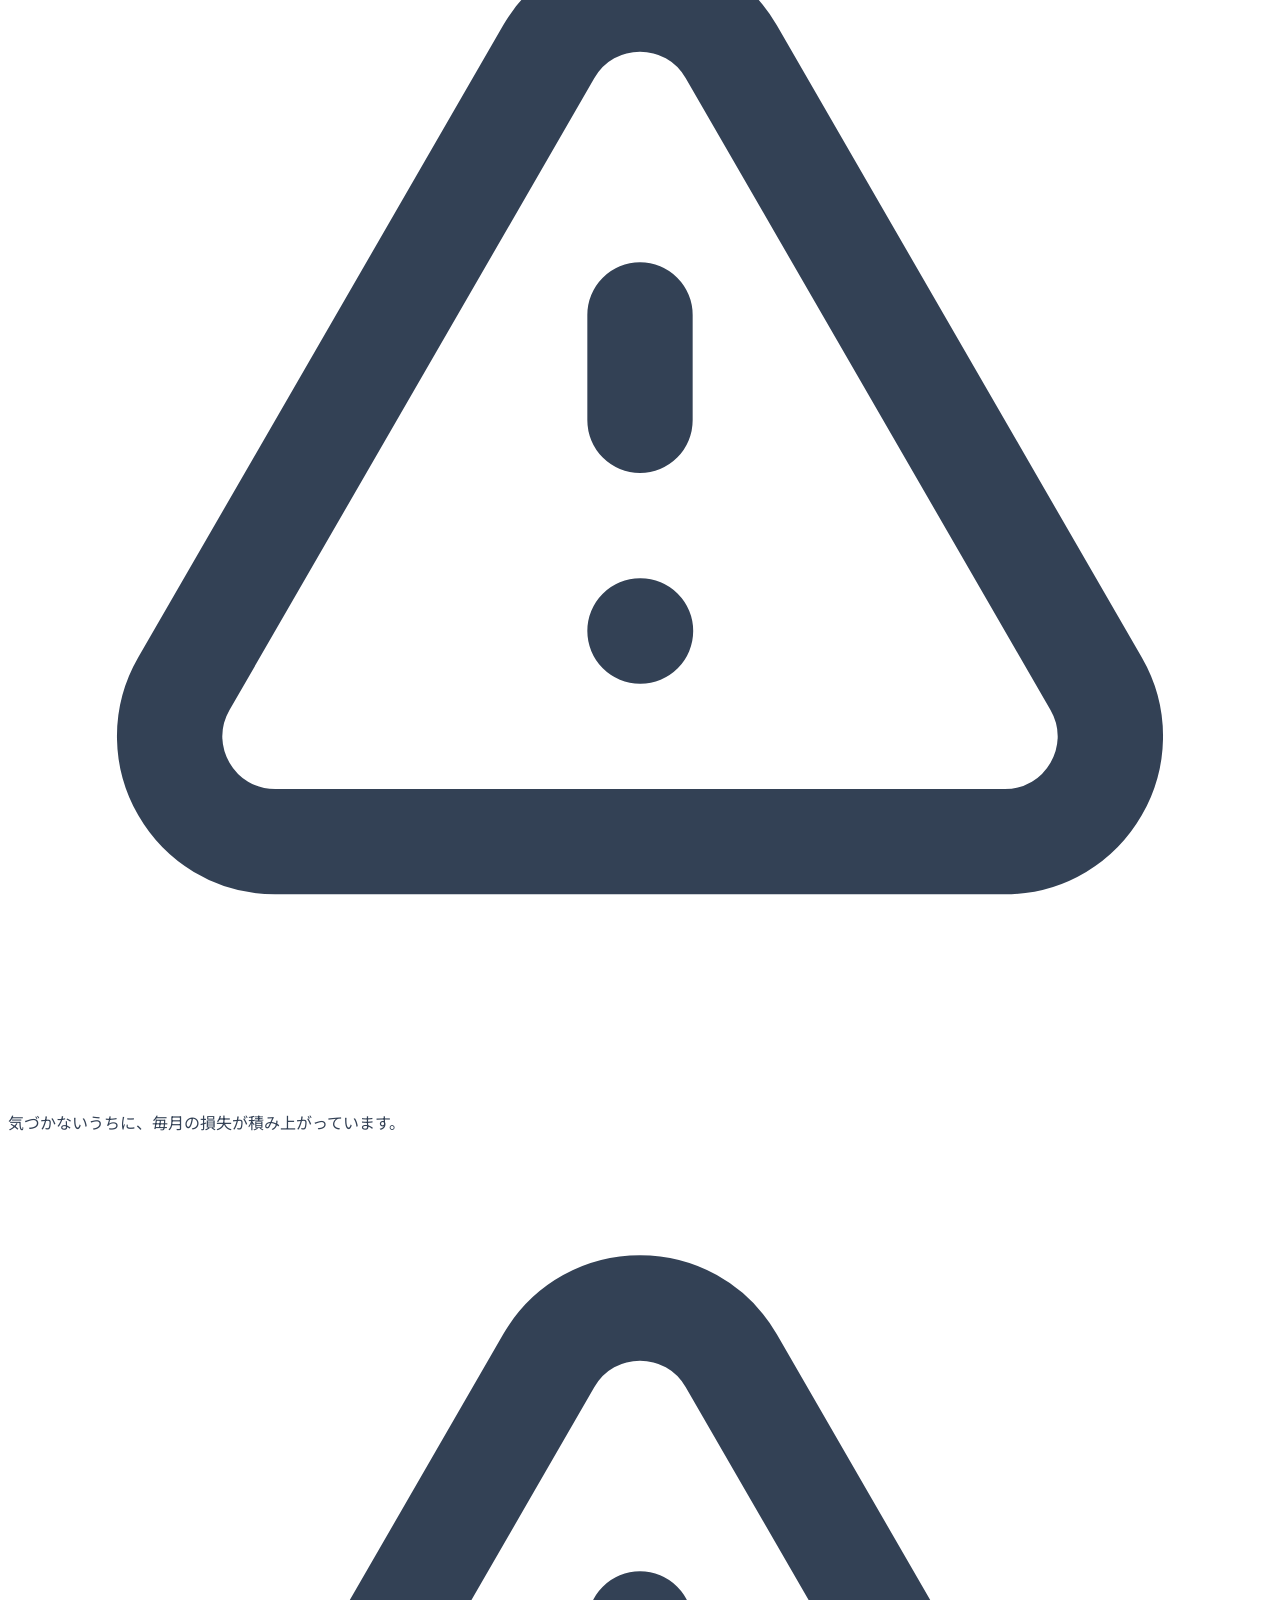
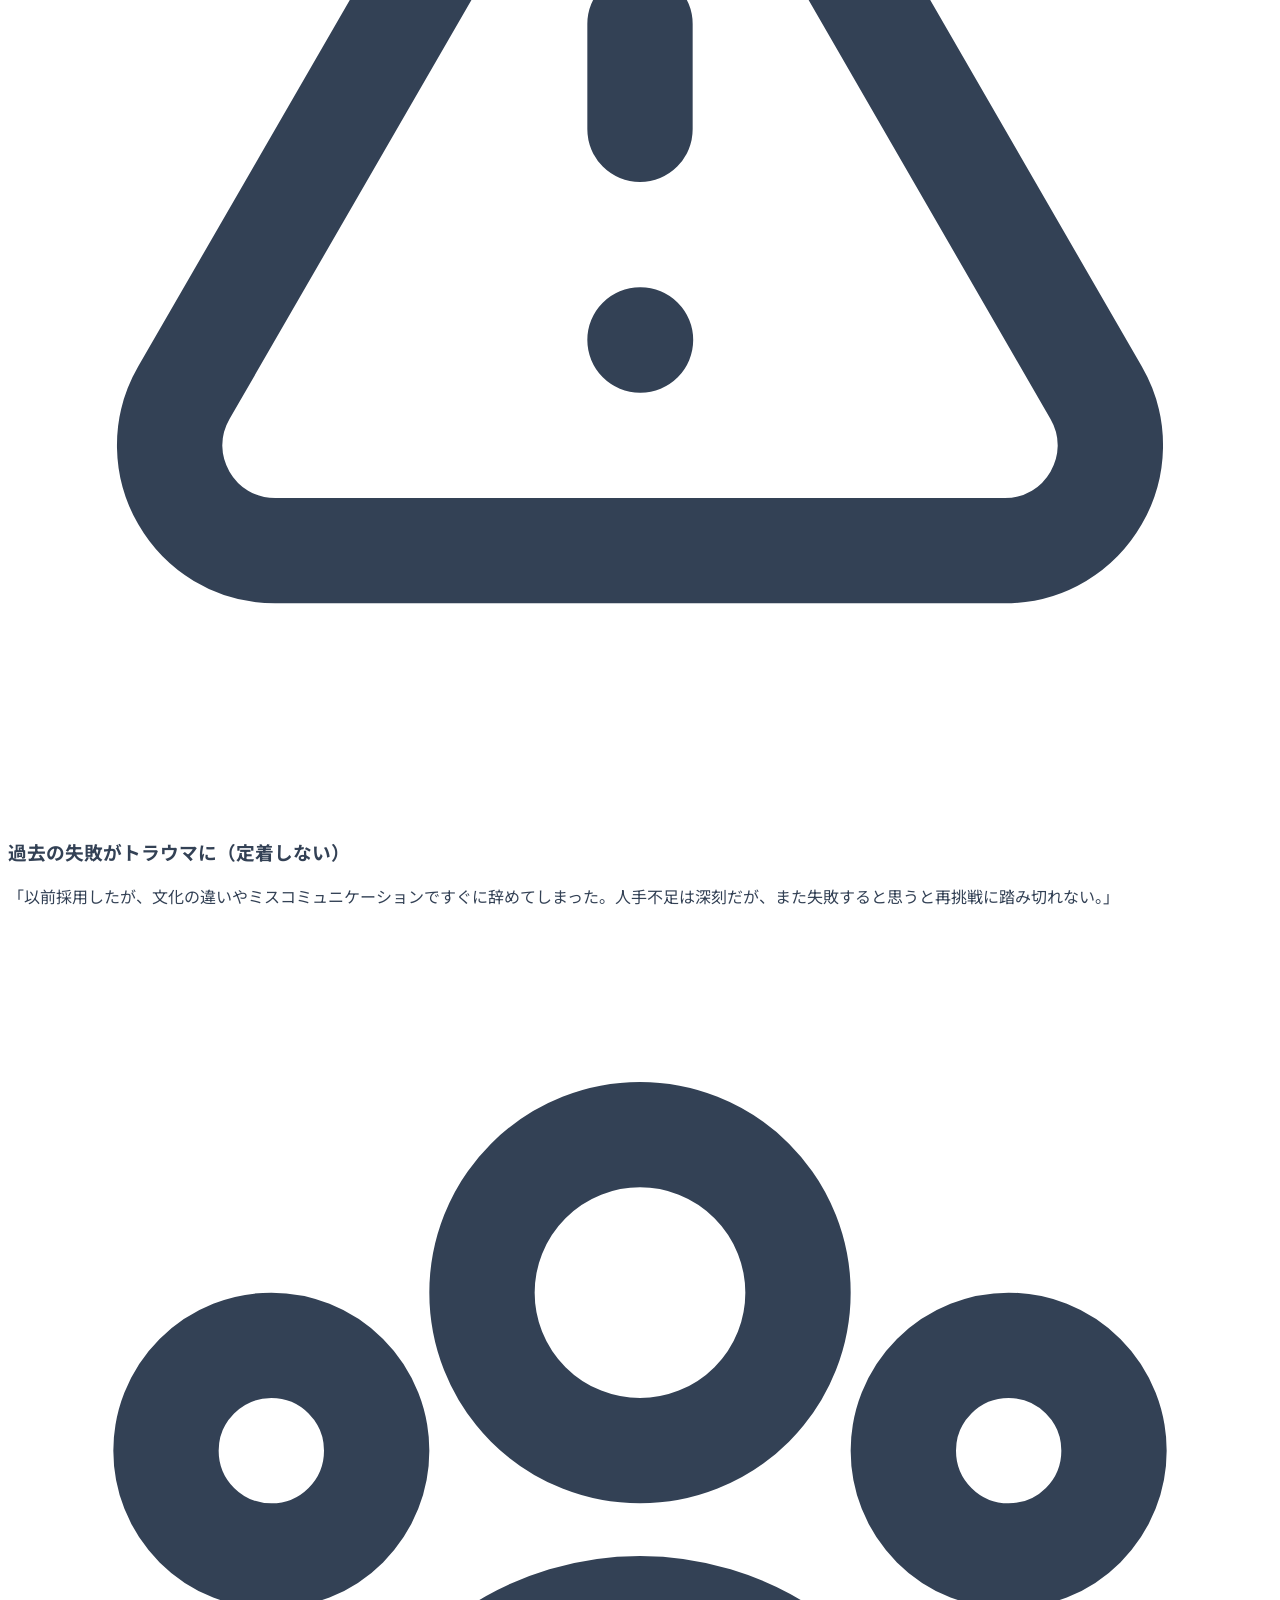
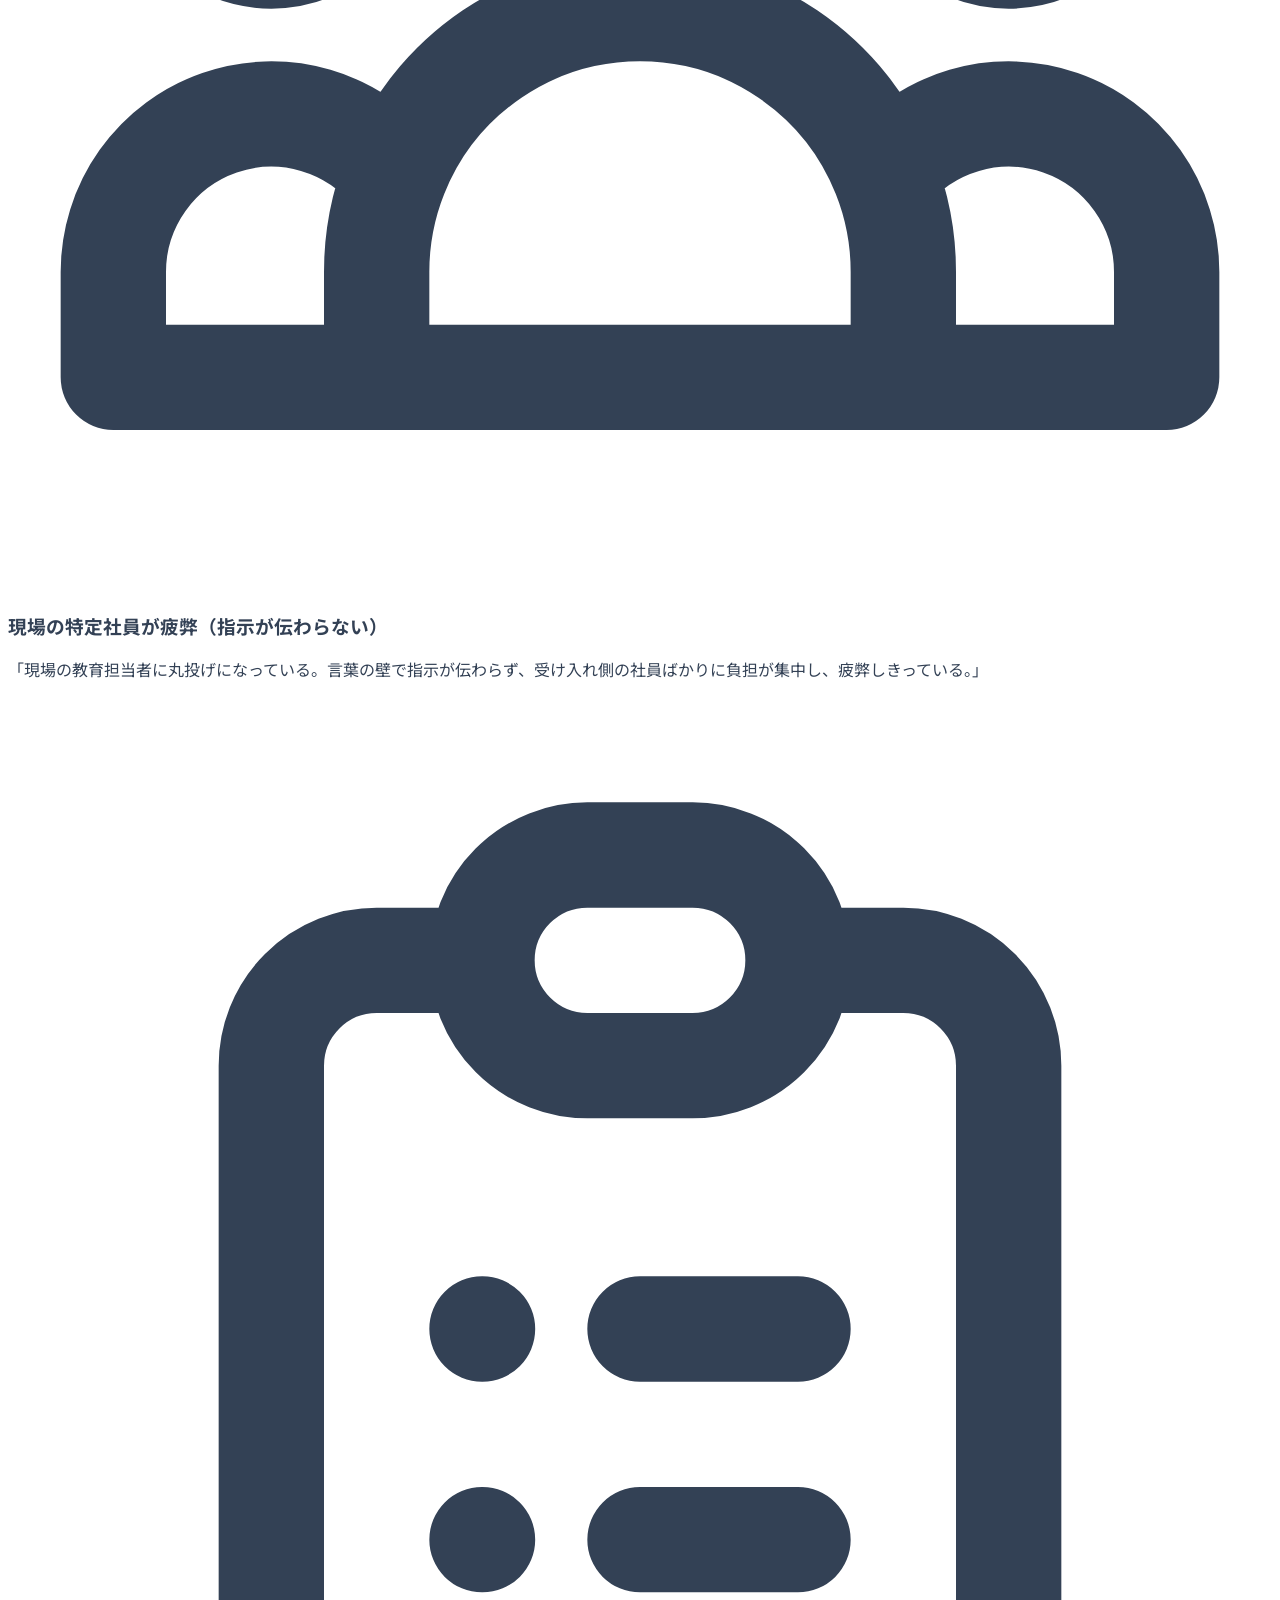
==== commit 2d1572ed: "feat(diagnosis): 診断名を「外国人材活用診断」に統一し雇用経験Q1とルート別出し分けを追加 - 診断冒頭に雇用経験Q1（current/past/none_considering）をM" ====
--- a/public/index.html
+++ b/public/index.html
@@ -17,13 +17,13 @@
 
   <!-- GTM: 必要に応じてGTMスニペットをここに貼り付け -->
   <!-- End GTM -->
-  <title>【3分診断】外国人雇用の成功確率を無料チェック｜Global Talent Navi</title>
-  <meta name="description" content="外国人雇用がうまくいくか不安な企業様へ。3分で成功確率とリスクを診断。採用前・定着課題のある企業どちらにも対応。">
+  <title>【外国人材活用診断】成功確率とリスクをたった12問で無料診断｜Global Talent Navi</title>
+  <meta name="description" content="外国人材活用診断 — これから採用したい企業にも、過去に採用で苦労した企業にも対応。外国人材活用の成功確率とリスクを、たった12問で診断。">
 
   <!-- OGP -->
   <meta property="og:type" content="website">
-  <meta property="og:title" content="【3分診断】外国人雇用の成功確率を無料チェック｜Global Talent Navi">
-  <meta property="og:description" content="外国人雇用がうまくいくか不安な企業様へ。3分で成功確率とリスクを診断。採用前・定着課題のある企業どちらにも対応。">
+  <meta property="og:title" content="【外国人材活用診断】成功確率とリスクをたった12問で無料診断｜Global Talent Navi">
+  <meta property="og:description" content="外国人材活用診断 — これから採用したい企業にも、過去に採用で苦労した企業にも対応。外国人材活用の成功確率とリスクを、たった12問で診断。">
   <meta property="og:url" content="https://globaltalent-navi.com/">
   <meta property="og:image" content="https://globaltalent-navi.com/assets/images/ogp.png">
   <meta property="og:site_name" content="Global Talent Navi">
@@ -31,8 +31,8 @@
 
   <!-- Twitter Card -->
   <meta name="twitter:card" content="summary_large_image">
-  <meta name="twitter:title" content="【3分診断】外国人雇用の成功確率を無料チェック｜Global Talent Navi">
-  <meta name="twitter:description" content="外国人雇用がうまくいくか不安な企業様へ。3分で成功確率とリスクを診断。採用前・定着課題のある企業どちらにも対応。">
+  <meta name="twitter:title" content="【外国人材活用診断】成功確率とリスクをたった12問で無料診断｜Global Talent Navi">
+  <meta name="twitter:description" content="外国人材活用診断 — これから採用したい企業にも、過去に採用で苦労した企業にも対応。外国人材活用の成功確率とリスクを、たった12問で診断。">
   <meta name="twitter:image" content="https://globaltalent-navi.com/assets/images/ogp.png">
 
   <!-- Favicon -->
@@ -202,9 +202,9 @@
       <div class="flex items-center gap-4">
         <a href="https://www.globaltalent-navi.com/diagnosis/" target="_blank" rel="noopener" data-cta-location="header" class="hidden md:flex text-gold-600 font-bold border-2 border-gold-500 px-4 py-2 rounded-full hover:bg-gold-50 transition text-sm items-center gap-1">
           <svg class="w-4 h-4" fill="none" stroke="currentColor" viewBox="0 0 24 24"><path stroke-linecap="round" stroke-linejoin="round" stroke-width="2" d="M13 10V3L4 14h7v7l9-11h-7z"></path></svg>
-          60秒で診断
+          12問で診断
         </a>
-        <a href="https://calendar.google.com/calendar/u/0/appointments/schedules/AcZssZ0h54zS4IpXEReThZeFR4vCksZE0X5A-HBDjZcuCIi32B-jlqhecHPG1qLvr44Y9YSF_kEb_0Fo" target="_blank" rel="noopener" data-consult-location="header" class="bg-navy-900 text-white font-bold px-6 py-2 rounded-full hover:bg-navy-800 transition text-sm">
+        <a href="/consultation/" data-consult-location="header" class="bg-navy-900 text-white font-bold px-6 py-2 rounded-full hover:bg-navy-800 transition text-sm">
           無料相談
         </a>
       </div>
@@ -227,10 +227,10 @@
           <p class="text-xl md:text-2xl text-white font-black mb-3">放置すると損失は拡大します。<br class="md:hidden">まずは現状を把握してください。</p>
           <a href="https://www.globaltalent-navi.com/diagnosis/" target="_blank" rel="noopener" data-cta-location="hero" class="pulse-btn bg-gradient-to-r from-gold-400 to-gold-600 text-navy-900 font-black text-xl md:text-2xl py-5 px-8 md:px-16 rounded-full shadow-2xl hover:scale-105 transition-transform duration-300 w-full sm:w-auto flex items-center justify-center gap-2">
             <svg class="w-6 h-6 md:w-8 md:h-8" fill="none" stroke="currentColor" viewBox="0 0 24 24"><path stroke-linecap="round" stroke-linejoin="round" stroke-width="2" d="M13 10V3L4 14h7v7l9-11h-7z"></path></svg>
-            60秒で現状を診断する ＞
+            たった12問で現状を診断する ＞
           </a>
           <div class="flex flex-wrap justify-center gap-x-4 gap-y-2 mt-3 text-sm md:text-base text-gray-400 font-bold">
-            <span class="flex items-center gap-1"><svg class="w-4 h-4 text-green-400" fill="currentColor" viewBox="0 0 20 20"><path d="M16.707 5.293a1 1 0 010 1.414l-8 8a1 1 0 01-1.414 0l-4-4a1 1 0 011.414-1.414L8 12.586l7.293-7.293a1 1 0 011.414 0z"></path></svg> 60秒で完了</span>
+            <span class="flex items-center gap-1"><svg class="w-4 h-4 text-green-400" fill="currentColor" viewBox="0 0 20 20"><path d="M16.707 5.293a1 1 0 010 1.414l-8 8a1 1 0 01-1.414 0l-4-4a1 1 0 011.414-1.414L8 12.586l7.293-7.293a1 1 0 011.414 0z"></path></svg> 約1〜2分で完了</span>
             <span class="flex items-center gap-1"><svg class="w-4 h-4 text-green-400" fill="currentColor" viewBox="0 0 20 20"><path d="M16.707 5.293a1 1 0 010 1.414l-8 8a1 1 0 01-1.414 0l-4-4a1 1 0 011.414-1.414L8 12.586l7.293-7.293a1 1 0 011.414 0z"></path></svg> 個人情報入力不要</span>
             <span class="flex items-center gap-1"><svg class="w-4 h-4 text-green-400" fill="currentColor" viewBox="0 0 20 20"><path d="M16.707 5.293a1 1 0 010 1.414l-8 8a1 1 0 01-1.414 0l-4-4a1 1 0 011.414-1.414L8 12.586l7.293-7.293a1 1 0 011.414 0z"></path></svg> その場で結果表示</span>
           </div>
@@ -245,16 +245,43 @@
           <span class="nowrap"><span class="gradient-text">「設計」</span>で決まる。</span>
         </h1>
         <p class="hero-sp-sub">
-          60秒で、外国人雇用の<br>
-          <span class="nowrap">成功確率をチェック。</span>
+          たった12問で、外国人材活用の<br>
+          <span class="nowrap">成功確率とリスクをチェック。</span>
         </p>
         <a href="https://www.globaltalent-navi.com/diagnosis/" target="_blank" rel="noopener" data-cta-location="hero_sp" class="pulse-btn hero-sp-cta">
           <svg class="w-5 h-5" fill="none" stroke="currentColor" viewBox="0 0 24 24"><path stroke-linecap="round" stroke-linejoin="round" stroke-width="2" d="M13 10V3L4 14h7v7l9-11h-7z"></path></svg>
-          <span class="nowrap">無料で診断する（60秒）</span>
+          <span class="nowrap">無料で診断する（12問・1〜2分）</span>
         </a>
         <p class="hero-sp-assure">
           <span class="nowrap">・個人情報入力不要</span>／<span class="nowrap">その場で結果表示</span>
         </p>
+      </div>
+    </div>
+  </section>
+
+  <!-- ========== Audience（診断対象の明確化） ========== -->
+  <section id="audience" class="bg-white border-b border-gray-200 px-4 py-12 lg:py-16">
+    <div class="max-w-4xl mx-auto text-center">
+      <h2 class="text-xl md:text-2xl font-black text-navy-900 leading-relaxed mb-4">
+        外国人材の採用を検討している企業も、<br class="md:hidden">
+        過去に外国人材活用で苦労した企業も。
+      </h2>
+      <p class="text-gray-600 font-medium leading-relaxed max-w-3xl mx-auto mb-6">
+        外国人材活用診断は、これから外国人材を採用したい企業だけでなく、過去に採用したものの定着や受入に課題を感じた企業にも対応しています。
+      </p>
+      <div class="flex flex-col md:flex-row justify-center gap-3 text-sm font-bold text-navy-900">
+        <span class="inline-flex items-center justify-center gap-2 bg-gray-50 border border-gray-200 rounded-full px-5 py-2">
+          <svg class="w-4 h-4 text-gold-500" fill="currentColor" viewBox="0 0 20 20"><path d="M16.707 5.293a1 1 0 010 1.414l-8 8a1 1 0 01-1.414 0l-4-4a1 1 0 011.414-1.414L8 12.586l7.293-7.293a1 1 0 011.414 0z"></path></svg>
+          これから採用を検討している企業
+        </span>
+        <span class="inline-flex items-center justify-center gap-2 bg-gray-50 border border-gray-200 rounded-full px-5 py-2">
+          <svg class="w-4 h-4 text-gold-500" fill="currentColor" viewBox="0 0 20 20"><path d="M16.707 5.293a1 1 0 010 1.414l-8 8a1 1 0 01-1.414 0l-4-4a1 1 0 011.414-1.414L8 12.586l7.293-7.293a1 1 0 011.414 0z"></path></svg>
+          現在雇用している企業
+        </span>
+        <span class="inline-flex items-center justify-center gap-2 bg-gray-50 border border-gray-200 rounded-full px-5 py-2">
+          <svg class="w-4 h-4 text-gold-500" fill="currentColor" viewBox="0 0 20 20"><path d="M16.707 5.293a1 1 0 010 1.414l-8 8a1 1 0 01-1.414 0l-4-4a1 1 0 011.414-1.414L8 12.586l7.293-7.293a1 1 0 011.414 0z"></path></svg>
+          過去に採用で苦労した企業
+        </span>
       </div>
     </div>
   </section>
@@ -384,7 +411,7 @@
       <div class="mt-12 text-center">
         <p class="text-xl md:text-2xl font-bold mb-3">この損失は、「人を入れ替える」だけでは絶対に止まりません。</p>
         <p class="text-red-400 font-bold text-xl md:text-2xl mb-6">この損失を止めるには、まず原因を見える化することが必要です。</p>
-        <a href="https://www.globaltalent-navi.com/diagnosis/" target="_blank" rel="noopener" data-cta-location="risk" class="inline-flex items-center justify-center gap-2 bg-white text-gray-900 font-black text-xl md:text-2xl py-5 px-8 md:px-12 rounded-full shadow-[0_0_20px_rgba(255,255,255,0.3)] hover:bg-gray-100 hover:scale-105 transition-all duration-300"><span class="text-2xl">&#128202;</span> 60秒で現状を診断する ＞</a>
+        <a href="https://www.globaltalent-navi.com/diagnosis/" target="_blank" rel="noopener" data-cta-location="risk" class="inline-flex items-center justify-center gap-2 bg-white text-gray-900 font-black text-xl md:text-2xl py-5 px-8 md:px-12 rounded-full shadow-[0_0_20px_rgba(255,255,255,0.3)] hover:bg-gray-100 hover:scale-105 transition-all duration-300"><span class="text-2xl">&#128202;</span> たった12問で現状を診断する ＞</a>
       </div>
     </div>
   </section>
@@ -537,9 +564,9 @@
         <div class="flex flex-col sm:flex-row justify-center gap-4">
           <a href="https://www.globaltalent-navi.com/diagnosis/" target="_blank" rel="noopener" data-cta-location="middle" class="inline-flex items-center justify-center gap-2 bg-gradient-to-r from-gold-400 to-gold-600 text-navy-900 font-black text-lg py-4 px-8 rounded-full shadow-lg hover:scale-105 transition-transform duration-300">
             <svg class="w-5 h-5" fill="none" stroke="currentColor" viewBox="0 0 24 24"><path stroke-linecap="round" stroke-linejoin="round" stroke-width="2" d="M13 10V3L4 14h7v7l9-11h-7z"></path></svg>
-            60秒で現状を診断する
+            たった12問で現状を診断する
           </a>
-          <a href="https://calendar.google.com/calendar/u/0/appointments/schedules/AcZssZ0h54zS4IpXEReThZeFR4vCksZE0X5A-HBDjZcuCIi32B-jlqhecHPG1qLvr44Y9YSF_kEb_0Fo" target="_blank" rel="noopener" data-consult-location="middle" class="inline-flex items-center justify-center gap-2 bg-navy-900 text-white font-bold text-lg py-4 px-8 rounded-full hover:bg-navy-800 transition">
+          <a href="/consultation/" data-consult-location="middle" class="inline-flex items-center justify-center gap-2 bg-navy-900 text-white font-bold text-lg py-4 px-8 rounded-full hover:bg-navy-800 transition">
             無料で相談する
           </a>
         </div>
@@ -611,13 +638,13 @@
             <span class="flex-shrink-0 w-10 h-10 bg-gold-500 text-navy-900 rounded-full flex items-center justify-center font-bold text-lg">3</span>
             <div>
               <h3 class="text-lg font-bold text-gray-900 mb-2">現状把握が、最もコストの低いリスク回避策</h3>
-              <p class="text-gray-600 leading-relaxed">大規模な制度改革や外部委託の前に、まず自社の受け入れ体制を可視化する。それだけで、優先すべき課題と不要な投資が明確になります。3分の診断が、数百万円の損失回避につながる可能性があります。</p>
+              <p class="text-gray-600 leading-relaxed">大規模な制度改革や外部委託の前に、まず自社の受け入れ体制を可視化する。それだけで、優先すべき課題と不要な投資が明確になります。12問の診断が、数百万円の損失回避につながる可能性があります。</p>
             </div>
           </div>
         </div>
       </div>
       <div class="text-center mt-12">
-        <a href="https://www.globaltalent-navi.com/diagnosis/" target="_blank" rel="noopener" data-cta-location="reason" class="inline-flex items-center justify-center gap-2 bg-navy-900 text-white font-bold text-lg py-4 px-10 rounded-full hover:bg-navy-800 transition shadow-lg">まずは3分で現状を把握する</a>
+        <a href="https://www.globaltalent-navi.com/diagnosis/" target="_blank" rel="noopener" data-cta-location="reason" class="inline-flex items-center justify-center gap-2 bg-navy-900 text-white font-bold text-lg py-4 px-10 rounded-full hover:bg-navy-800 transition shadow-lg">まずは12問で現状を把握する</a>
       </div>
     </div>
   </section>
@@ -626,9 +653,9 @@
   <section id="diagnosis" class="py-24 bg-gradient-to-br from-navy-900 to-navy-800 text-white px-4 relative border-t-8 border-gold-500">
     <div class="max-w-4xl mx-auto text-center">
       <h2 class="text-3xl md:text-5xl font-black mb-6 leading-tight">外国人材を<span class="text-gold-400">&quot;活かせる&quot;</span>企業へ。<br>まずは現状を確認してください。</h2>
-      <p class="text-xl md:text-2xl text-gray-300 font-medium mb-12">たった60秒で自社のリスクを診断できます。</p>
+      <p class="text-xl md:text-2xl text-gray-300 font-medium mb-12">たった12問で自社のリスクを診断できます。</p>
       <div class="bg-white text-gray-900 p-8 md:p-10 rounded-2xl shadow-2xl mb-12 max-w-3xl mx-auto relative transform md:scale-105">
-        <div class="absolute -top-5 left-1/2 transform -translate-x-1/2 bg-red-600 text-white font-bold px-6 py-2 rounded-full text-sm shadow-lg whitespace-nowrap">＼ 60秒の回答後、画面に以下が表示されます ／</div>
+        <div class="absolute -top-5 left-1/2 transform -translate-x-1/2 bg-red-600 text-white font-bold px-6 py-2 rounded-full text-sm shadow-lg whitespace-nowrap">＼ 12問の回答後、画面に以下が表示されます ／</div>
         <h3 class="text-2xl font-bold mb-6 text-center border-b pb-4">無料診断で明確になる「3つの事実」</h3>
         <ul class="text-left space-y-5 font-bold text-lg max-w-xl mx-auto">
           <li class="flex items-center gap-3"><span class="bg-navy-900 text-white w-8 h-8 rounded-full flex items-center justify-center flex-shrink-0">1</span>現在の体制から算出する「外国人材の定着成功確率（スコア）」</li>
@@ -641,16 +668,16 @@
         </div>
       </div>
       <div class="relative inline-block w-full sm:w-auto">
-        <a href="https://www.globaltalent-navi.com/diagnosis/" target="_blank" rel="noopener" data-cta-location="final" class="pulse-btn block w-full bg-gradient-to-r from-gold-400 to-gold-600 text-navy-900 font-black text-2xl md:text-3xl py-6 px-8 md:px-16 rounded-full shadow-[0_0_40px_rgba(245,158,11,0.5)] hover:scale-105 transition-transform duration-300">60秒で現状を診断する ＞</a>
+        <a href="https://www.globaltalent-navi.com/diagnosis/" target="_blank" rel="noopener" data-cta-location="final" class="pulse-btn block w-full bg-gradient-to-r from-gold-400 to-gold-600 text-navy-900 font-black text-2xl md:text-3xl py-6 px-8 md:px-16 rounded-full shadow-[0_0_40px_rgba(245,158,11,0.5)] hover:scale-105 transition-transform duration-300">たった12問で現状を診断する ＞</a>
       </div>
       <div class="flex flex-wrap justify-center gap-x-6 gap-y-2 mt-6 text-base md:text-lg text-gray-300 font-bold">
-        <span class="flex items-center gap-1"><svg class="w-5 h-5 text-green-400" fill="currentColor" viewBox="0 0 20 20"><path d="M16.707 5.293a1 1 0 010 1.414l-8 8a1 1 0 01-1.414 0l-4-4a1 1 0 011.414-1.414L8 12.586l7.293-7.293a1 1 0 011.414 0z"></path></svg> 60秒で完了</span>
+        <span class="flex items-center gap-1"><svg class="w-5 h-5 text-green-400" fill="currentColor" viewBox="0 0 20 20"><path d="M16.707 5.293a1 1 0 010 1.414l-8 8a1 1 0 01-1.414 0l-4-4a1 1 0 011.414-1.414L8 12.586l7.293-7.293a1 1 0 011.414 0z"></path></svg> 約1〜2分で完了</span>
         <span class="flex items-center gap-1"><svg class="w-5 h-5 text-green-400" fill="currentColor" viewBox="0 0 20 20"><path d="M16.707 5.293a1 1 0 010 1.414l-8 8a1 1 0 01-1.414 0l-4-4a1 1 0 011.414-1.414L8 12.586l7.293-7.293a1 1 0 011.414 0z"></path></svg> 個人情報入力不要</span>
         <span class="flex items-center gap-1"><svg class="w-5 h-5 text-green-400" fill="currentColor" viewBox="0 0 20 20"><path d="M16.707 5.293a1 1 0 010 1.414l-8 8a1 1 0 01-1.414 0l-4-4a1 1 0 011.414-1.414L8 12.586l7.293-7.293a1 1 0 011.414 0z"></path></svg> その場で結果表示</span>
       </div>
       <div id="cta" class="mt-20 pt-16 border-t border-gray-700">
         <p class="text-xl font-bold mb-4">診断をスキップし、<br class="md:hidden">今すぐ専門家に自社の課題を<br class="md:hidden">直接相談したい方はこちら</p>
-        <a href="https://calendar.google.com/calendar/u/0/appointments/schedules/AcZssZ0h54zS4IpXEReThZeFR4vCksZE0X5A-HBDjZcuCIi32B-jlqhecHPG1qLvr44Y9YSF_kEb_0Fo" target="_blank" rel="noopener" data-consult-location="final" class="inline-block bg-white text-navy-900 font-bold text-lg py-4 px-10 rounded-full hover:bg-gray-100 transition shadow-lg">無料オンライン経営相談を予約する</a>
+        <a href="/consultation/" data-consult-location="final" class="inline-block bg-white text-navy-900 font-bold text-lg py-4 px-10 rounded-full hover:bg-gray-100 transition shadow-lg">無料オンライン経営相談を予約する</a>
         <div class="mt-6 max-w-lg mx-auto text-left space-y-2">
           <p class="text-gray-400 text-sm flex items-start gap-2"><svg class="w-4 h-4 text-green-400 mt-0.5 flex-shrink-0" fill="currentColor" viewBox="0 0 20 20"><path d="M16.707 5.293a1 1 0 010 1.414l-8 8a1 1 0 01-1.414 0l-4-4a1 1 0 011.414-1.414L8 12.586l7.293-7.293a1 1 0 011.414 0z"></path></svg>売り込みではなく、受入体制と定着設計の観点から現状を整理します</p>
           <p class="text-gray-400 text-sm flex items-start gap-2"><svg class="w-4 h-4 text-green-400 mt-0.5 flex-shrink-0" fill="currentColor" viewBox="0 0 20 20"><path d="M16.707 5.293a1 1 0 010 1.414l-8 8a1 1 0 01-1.414 0l-4-4a1 1 0 011.414-1.414L8 12.586l7.293-7.293a1 1 0 011.414 0z"></path></svg>オンラインで60分。現状の共有だけでもお気軽にどうぞ</p>
@@ -674,6 +701,7 @@
         <a href="https://www.flair-staff.co.jp/company.html" target="_blank" rel="noopener" class="hover:text-white transition">運営会社</a>
         <a href="/privacy" class="hover:text-white transition">プライバシーポリシー</a>
         <a href="/contact" class="hover:text-white transition">お問い合わせ</a>
+        <a href="/consultation/" class="hover:text-white transition">無料相談予約</a>
       </div>
     </div>
     <div class="max-w-7xl mx-auto mt-8 text-center text-xs text-gray-600">&copy; 2024 Global Talent Navi. All rights reserved.</div>
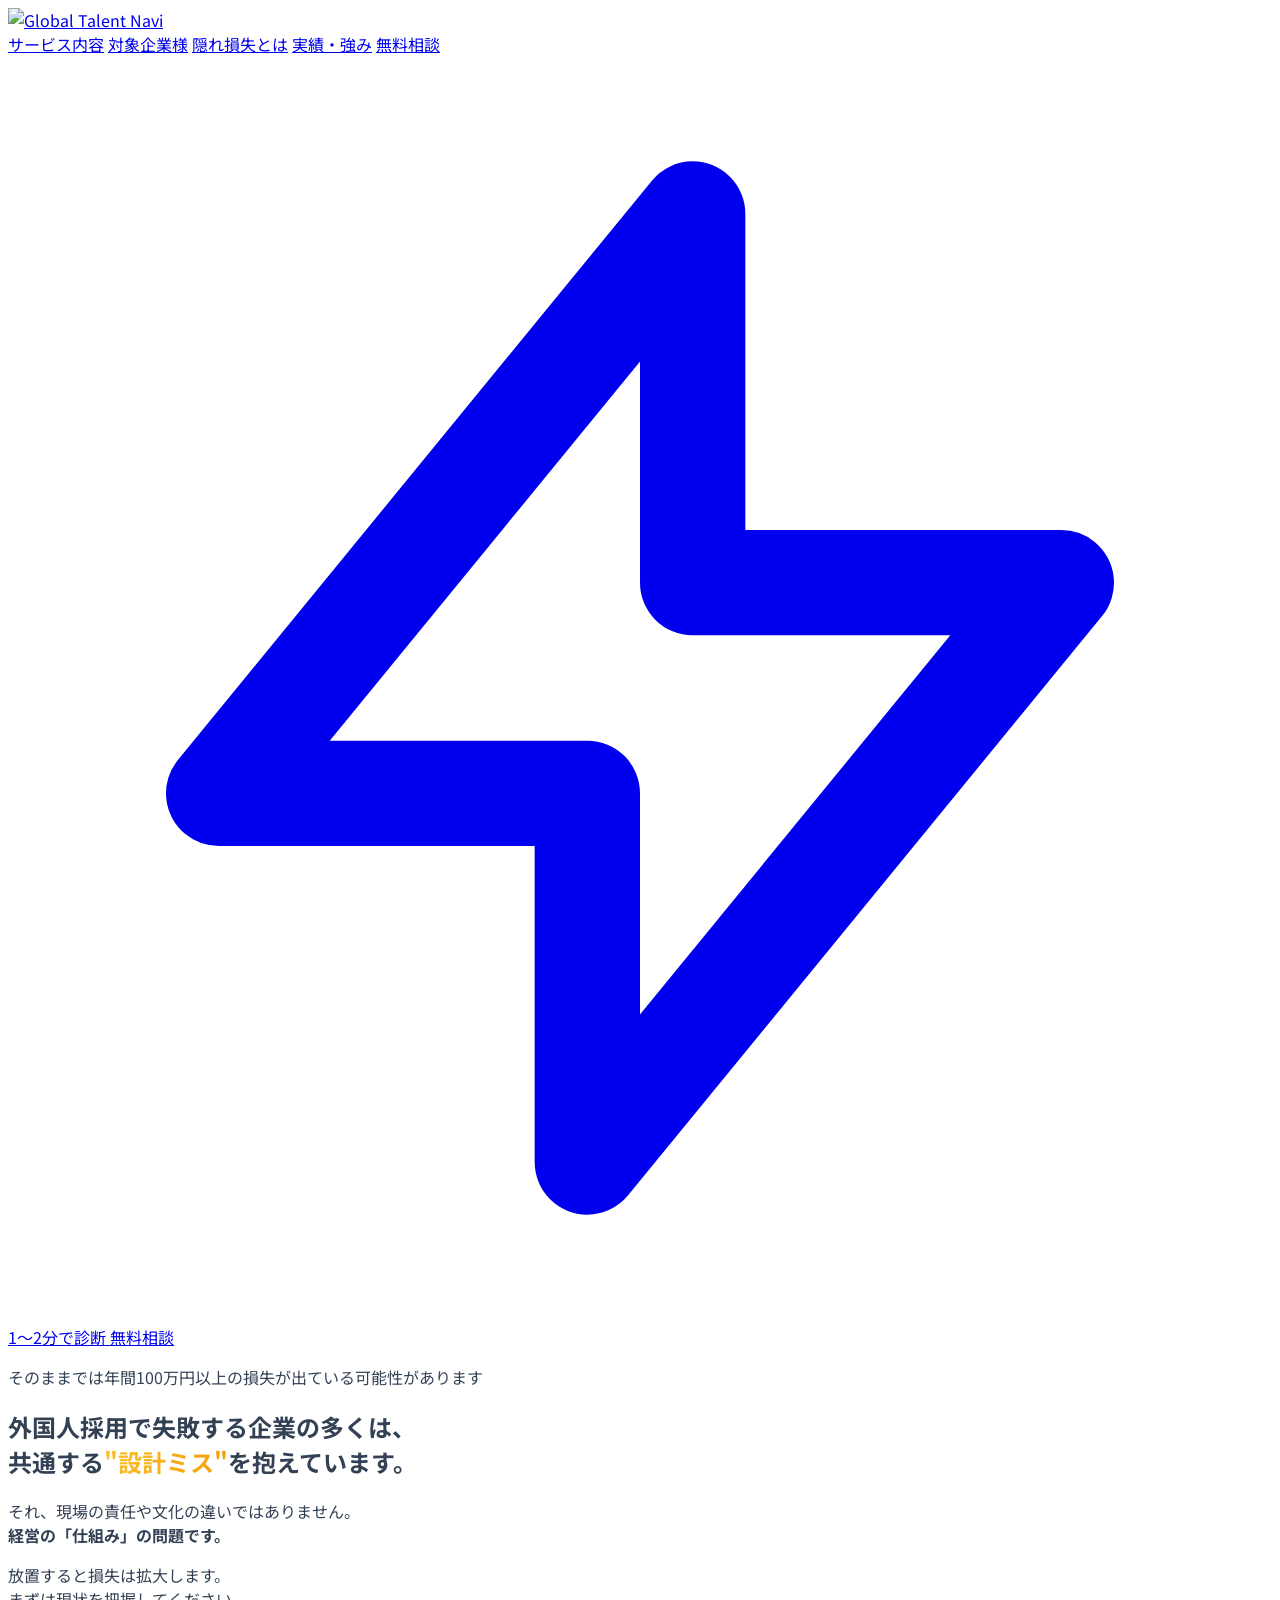
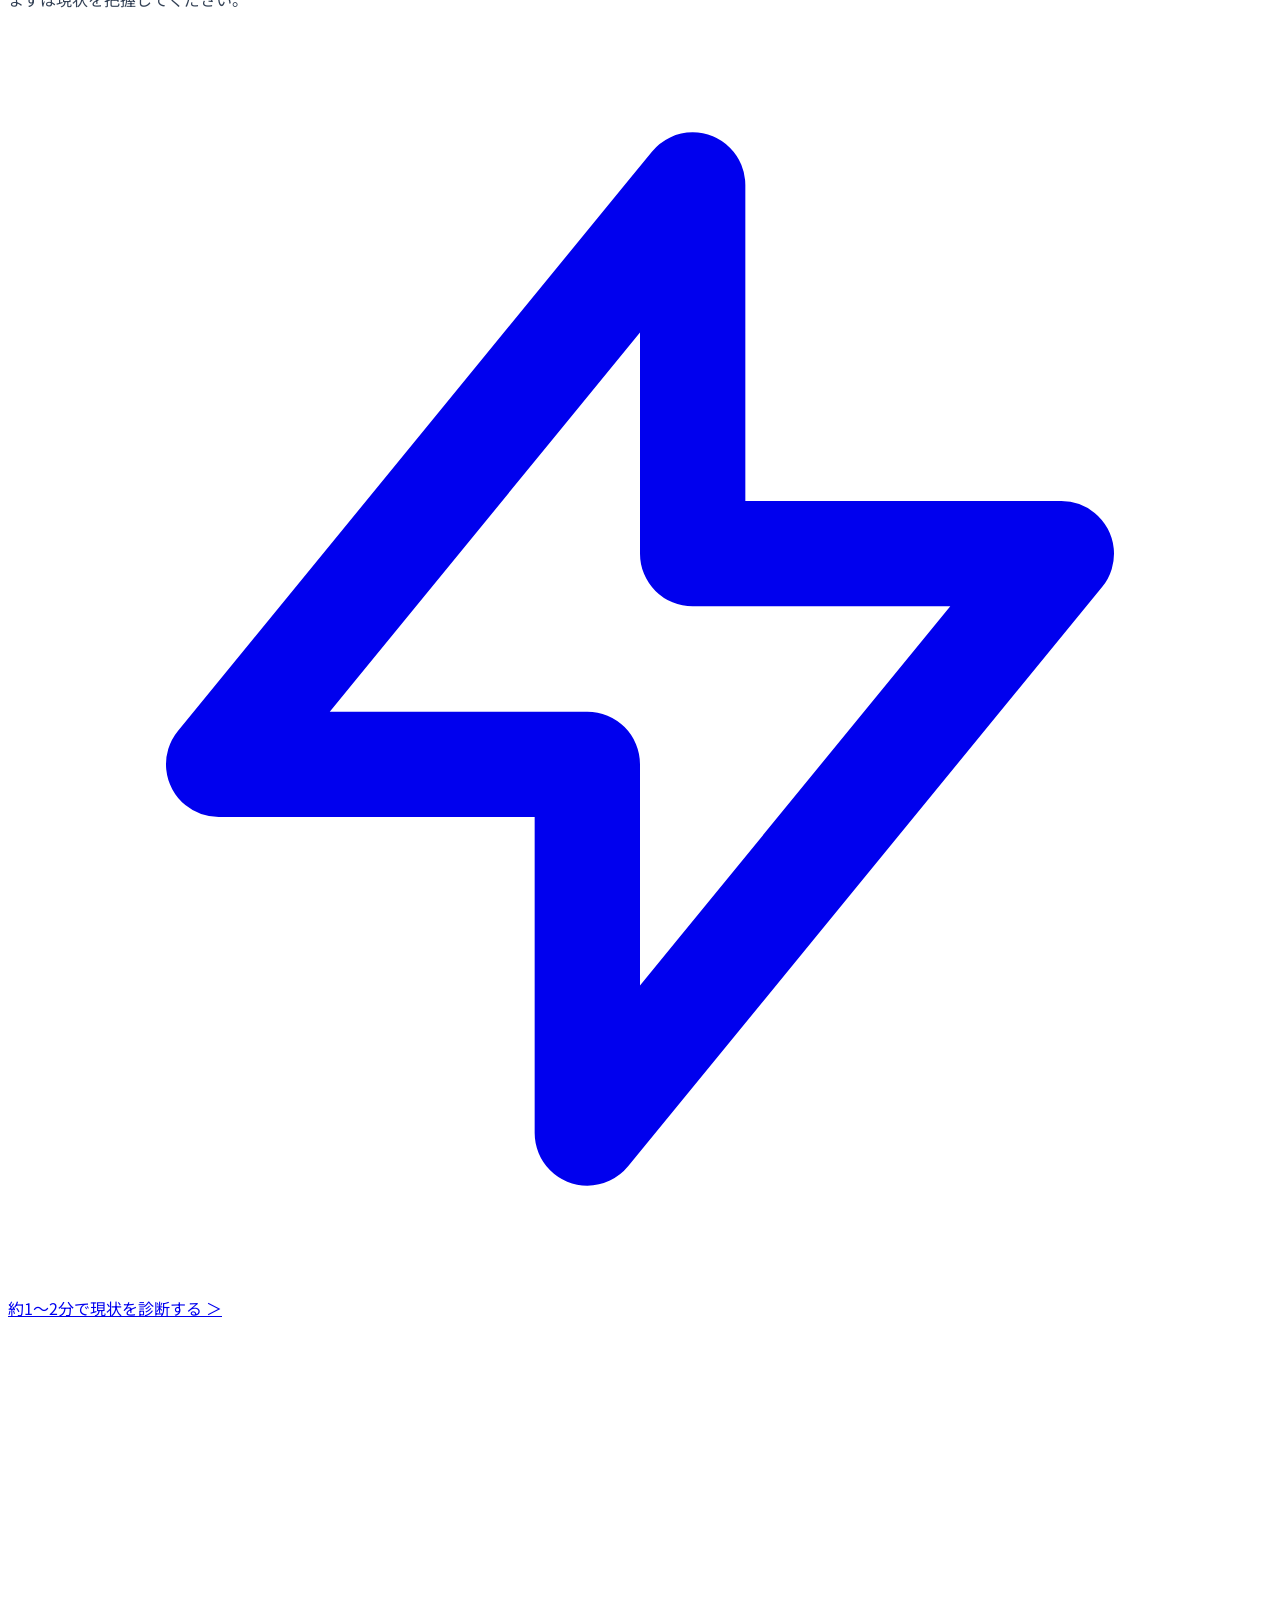
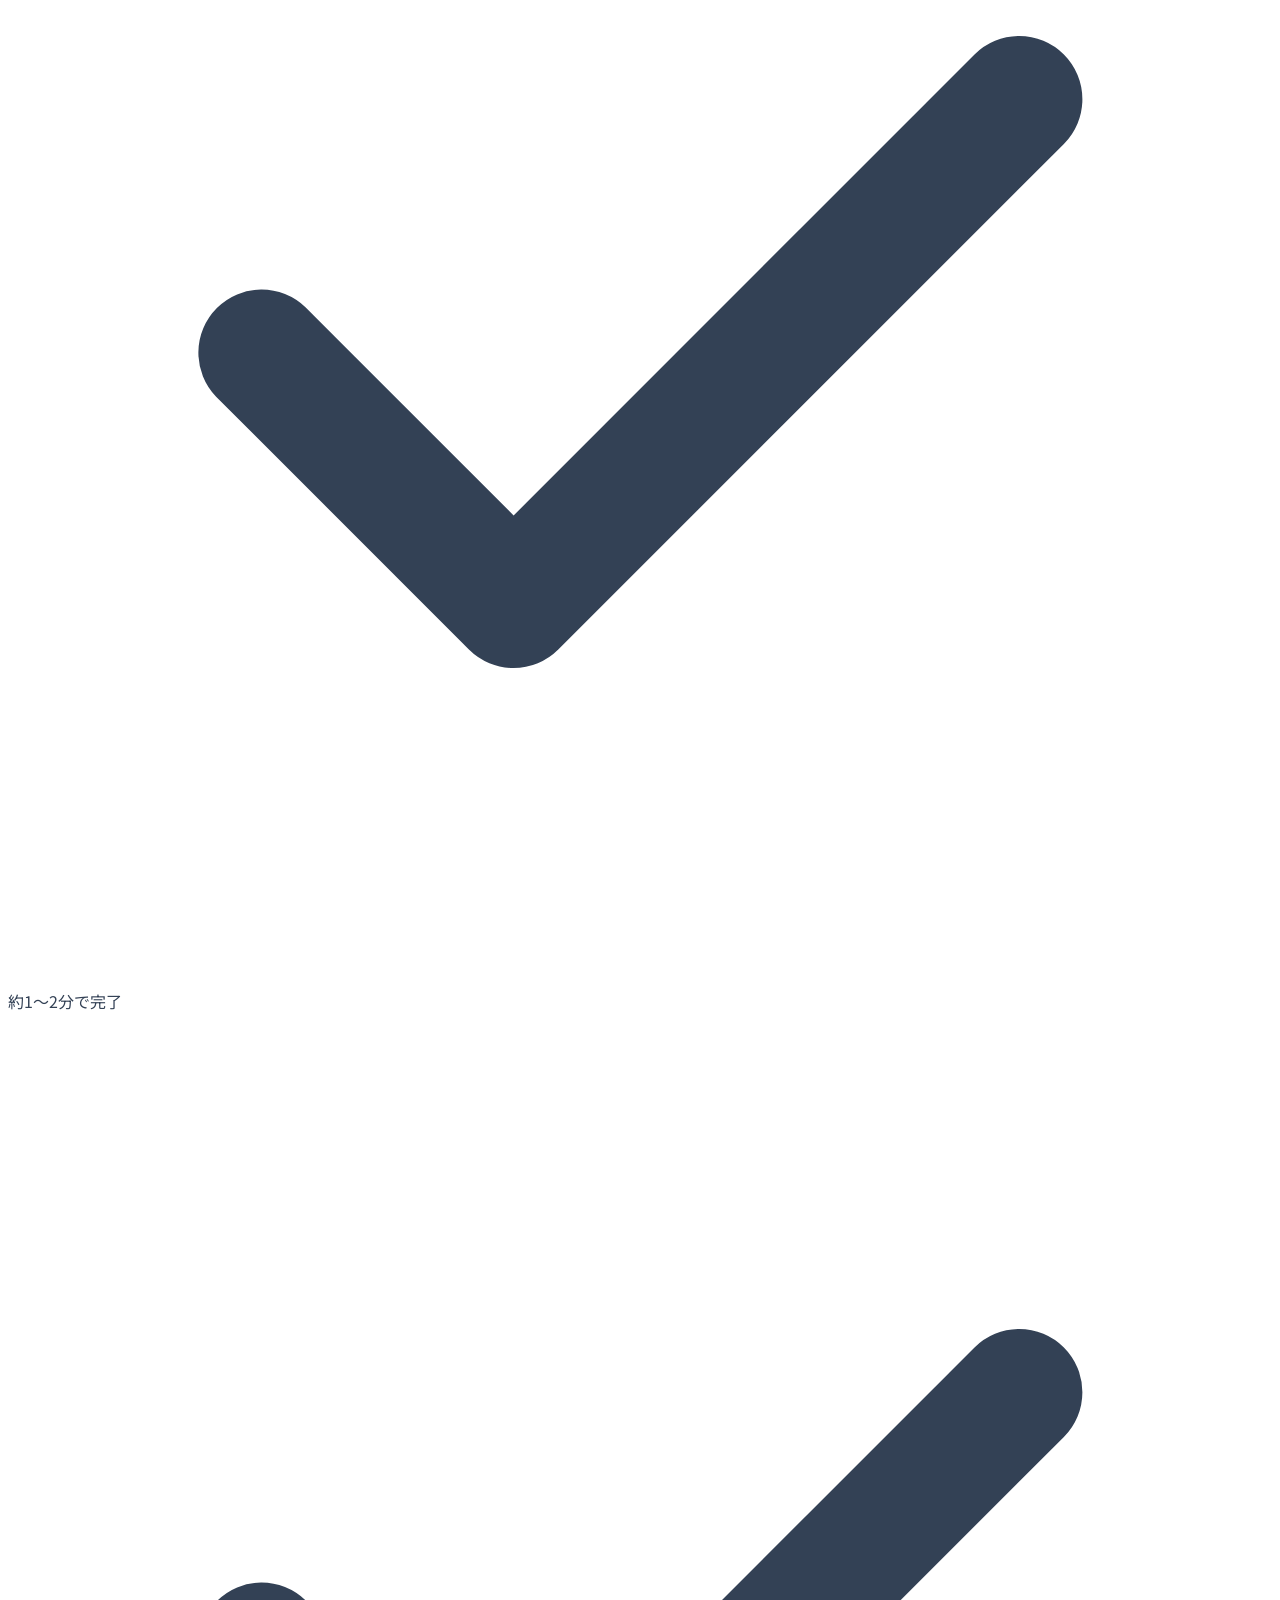
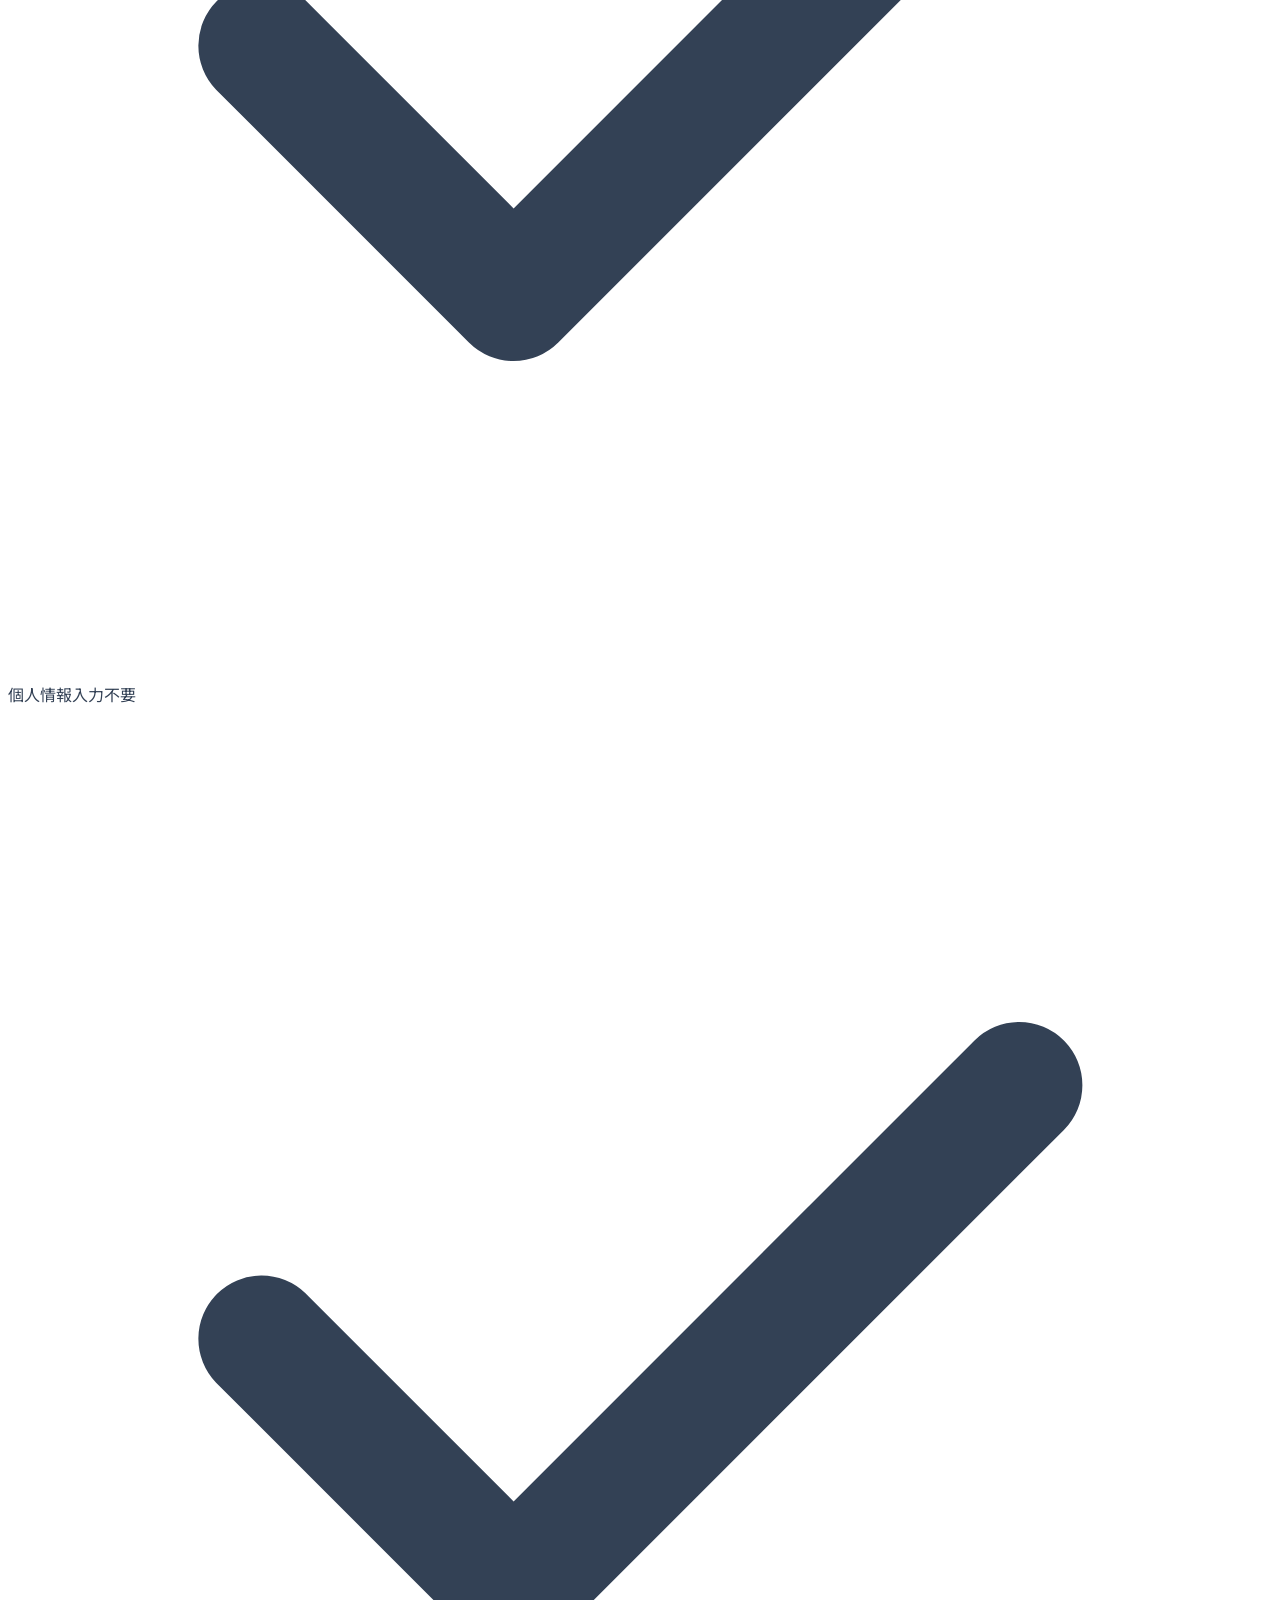
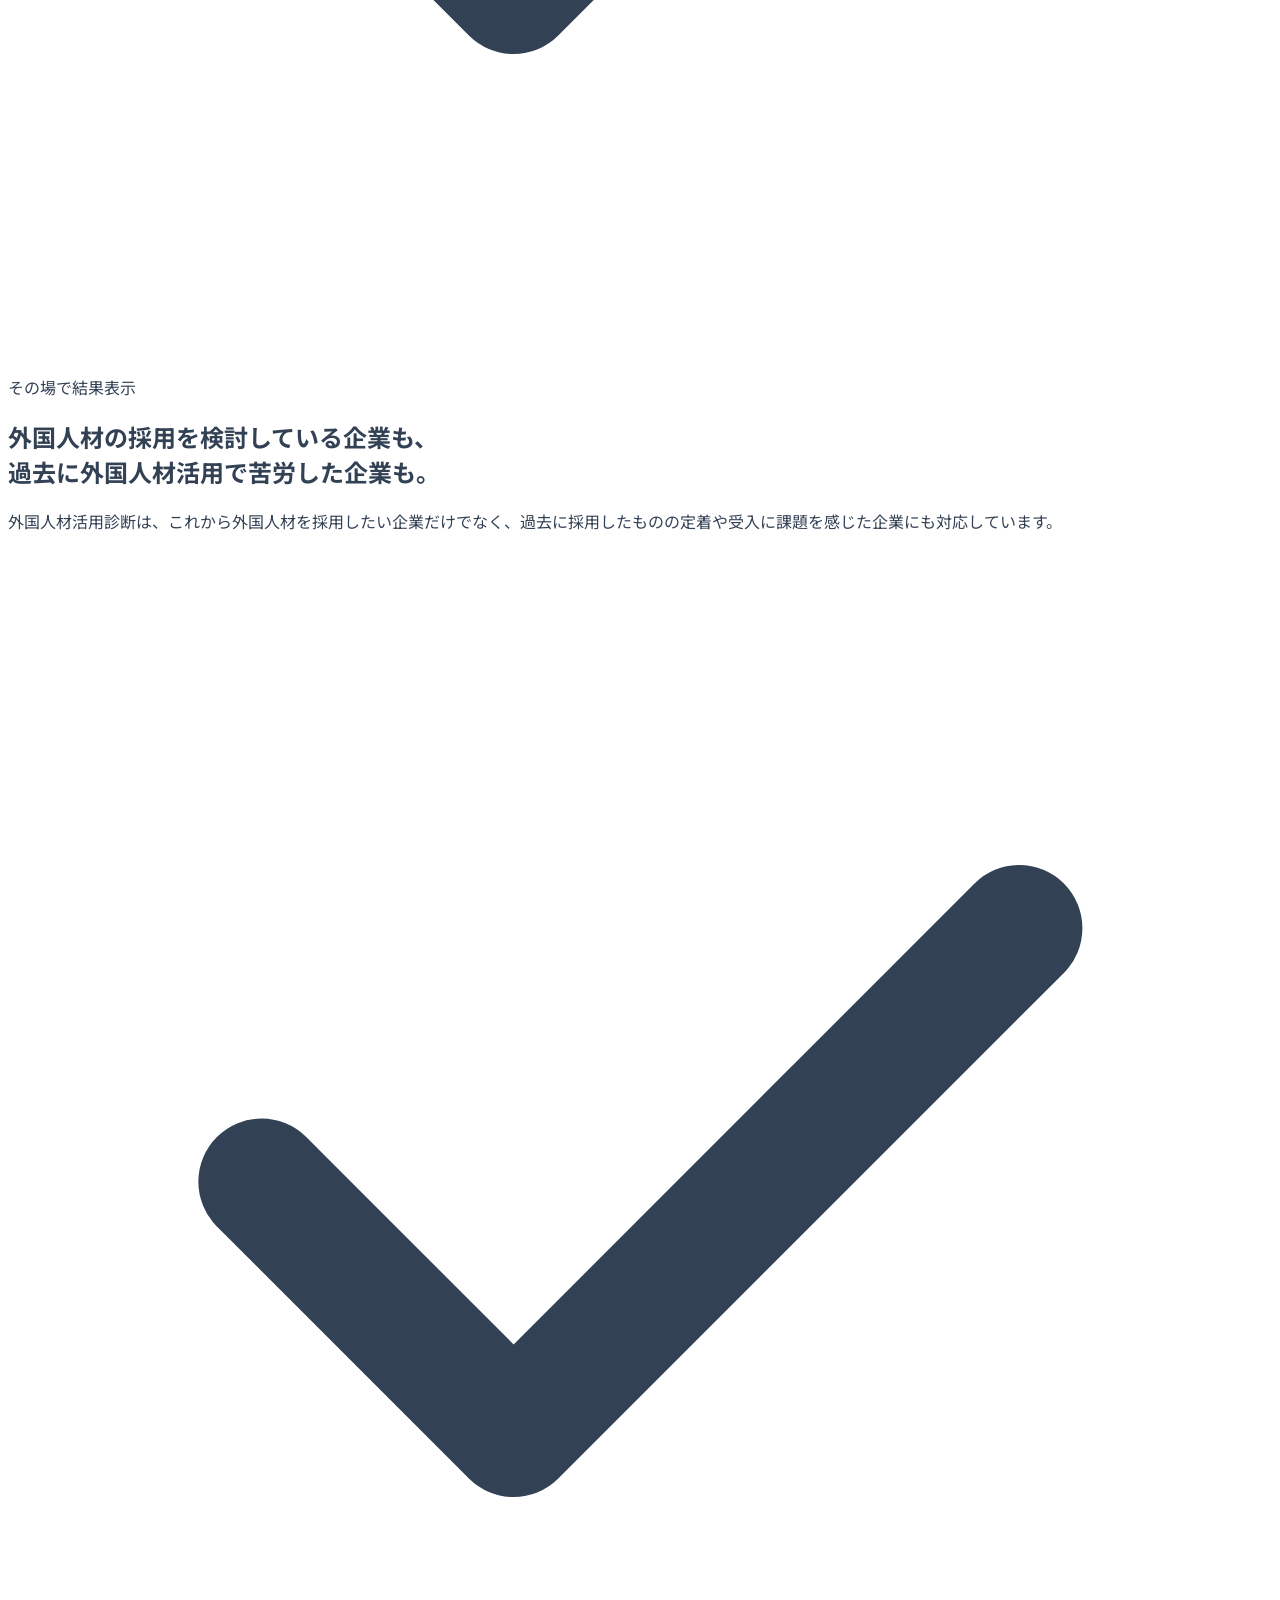
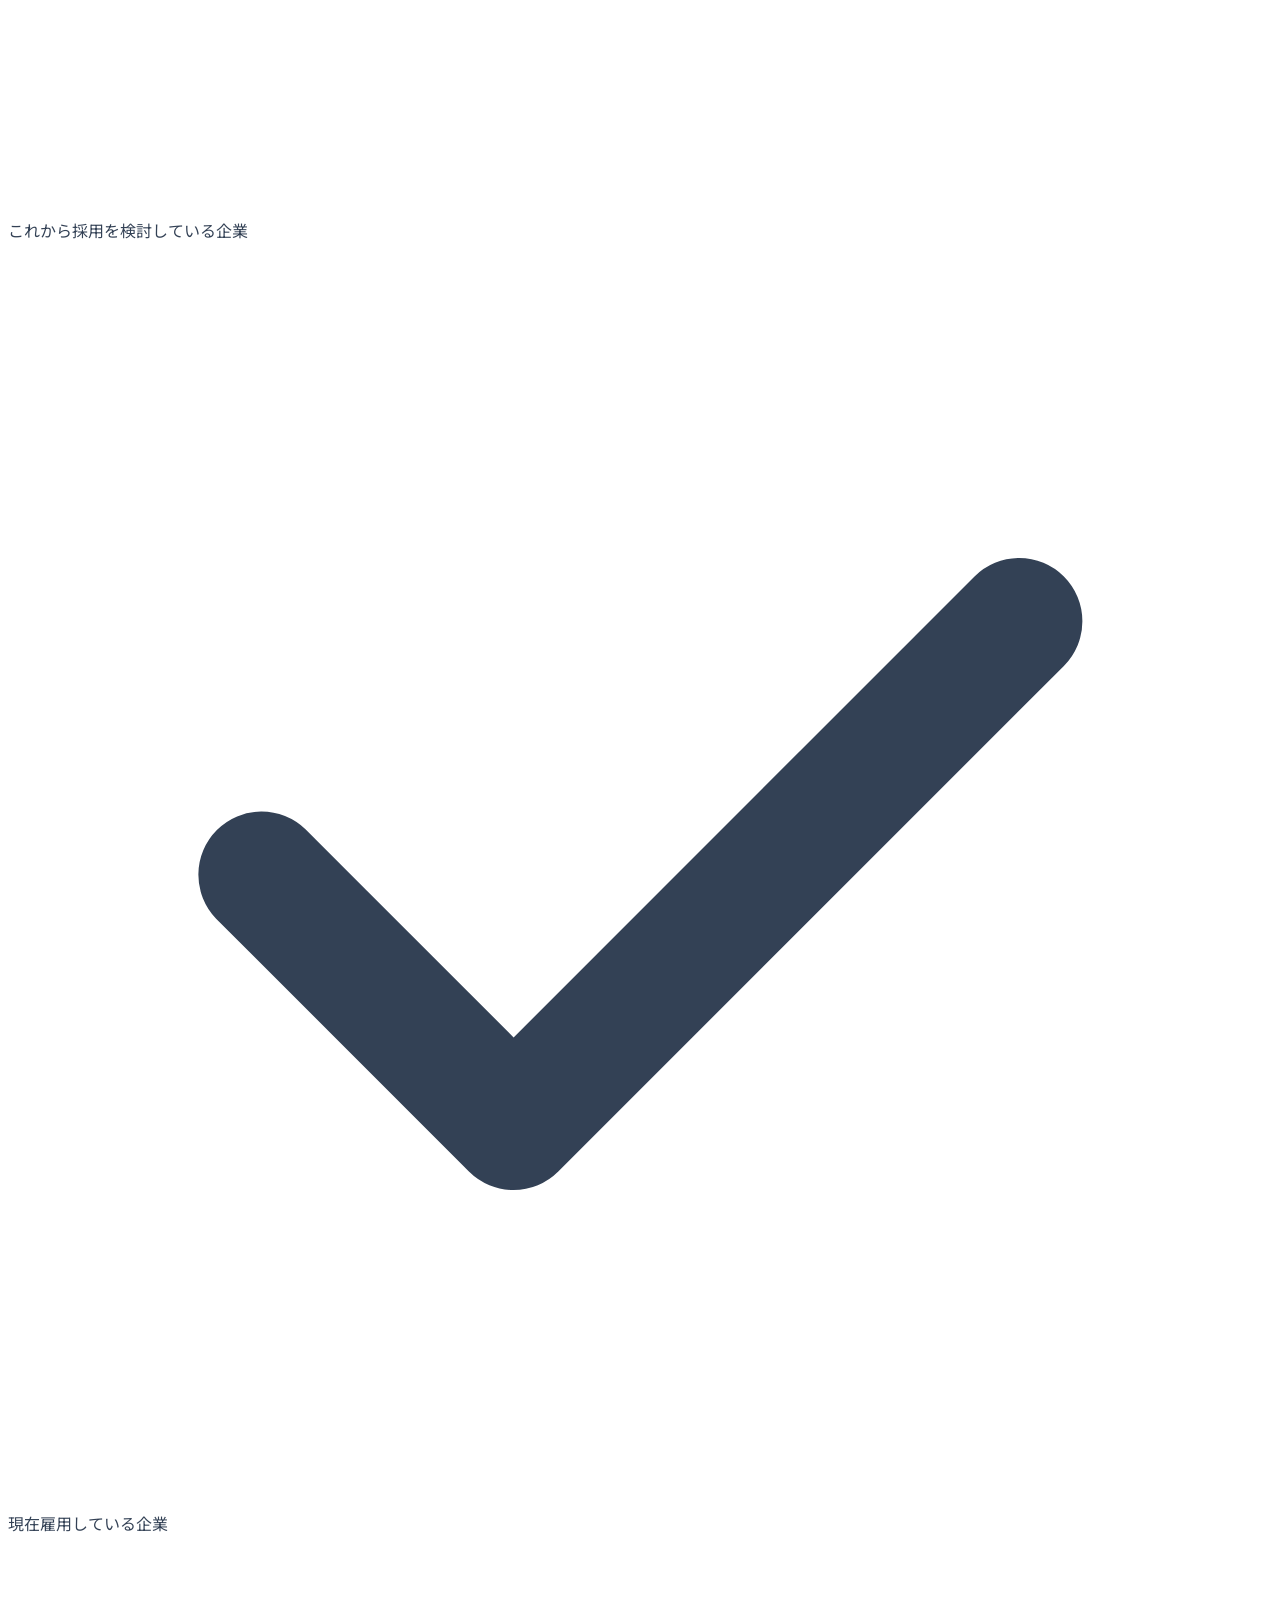
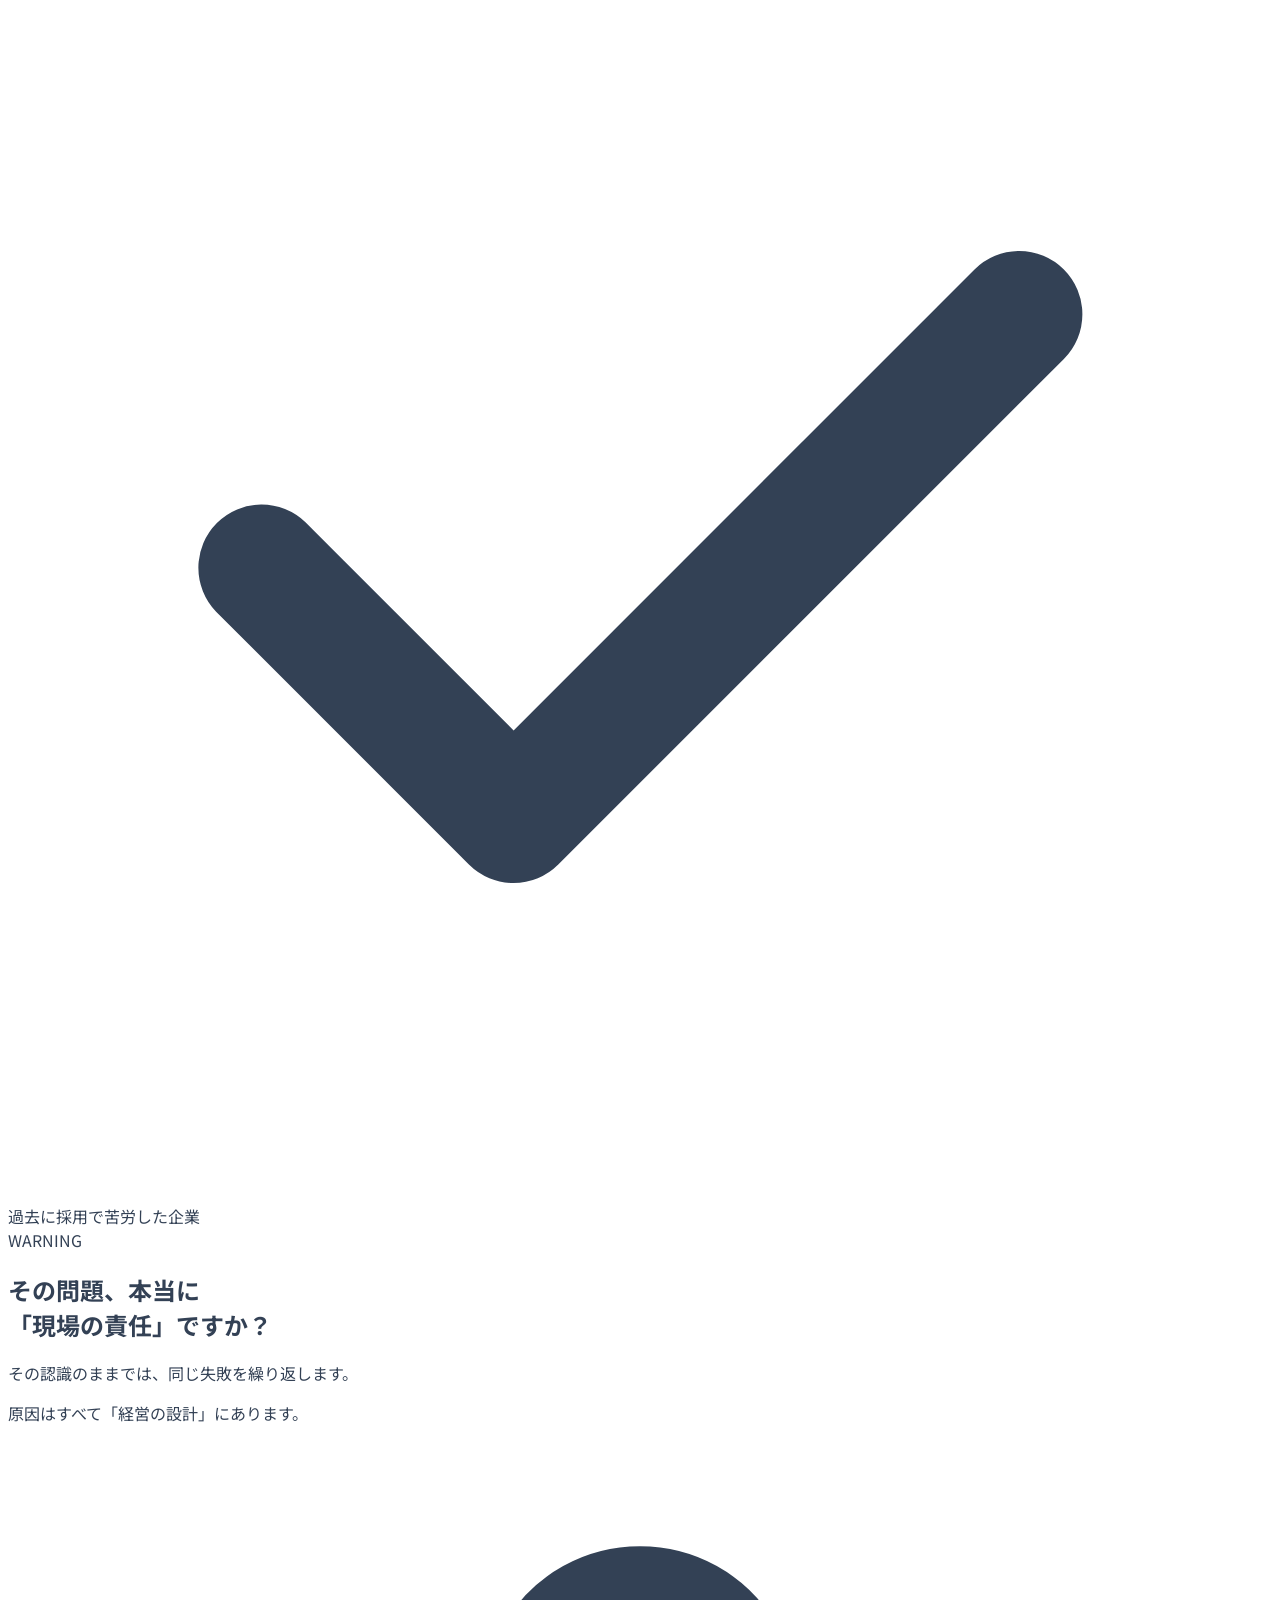
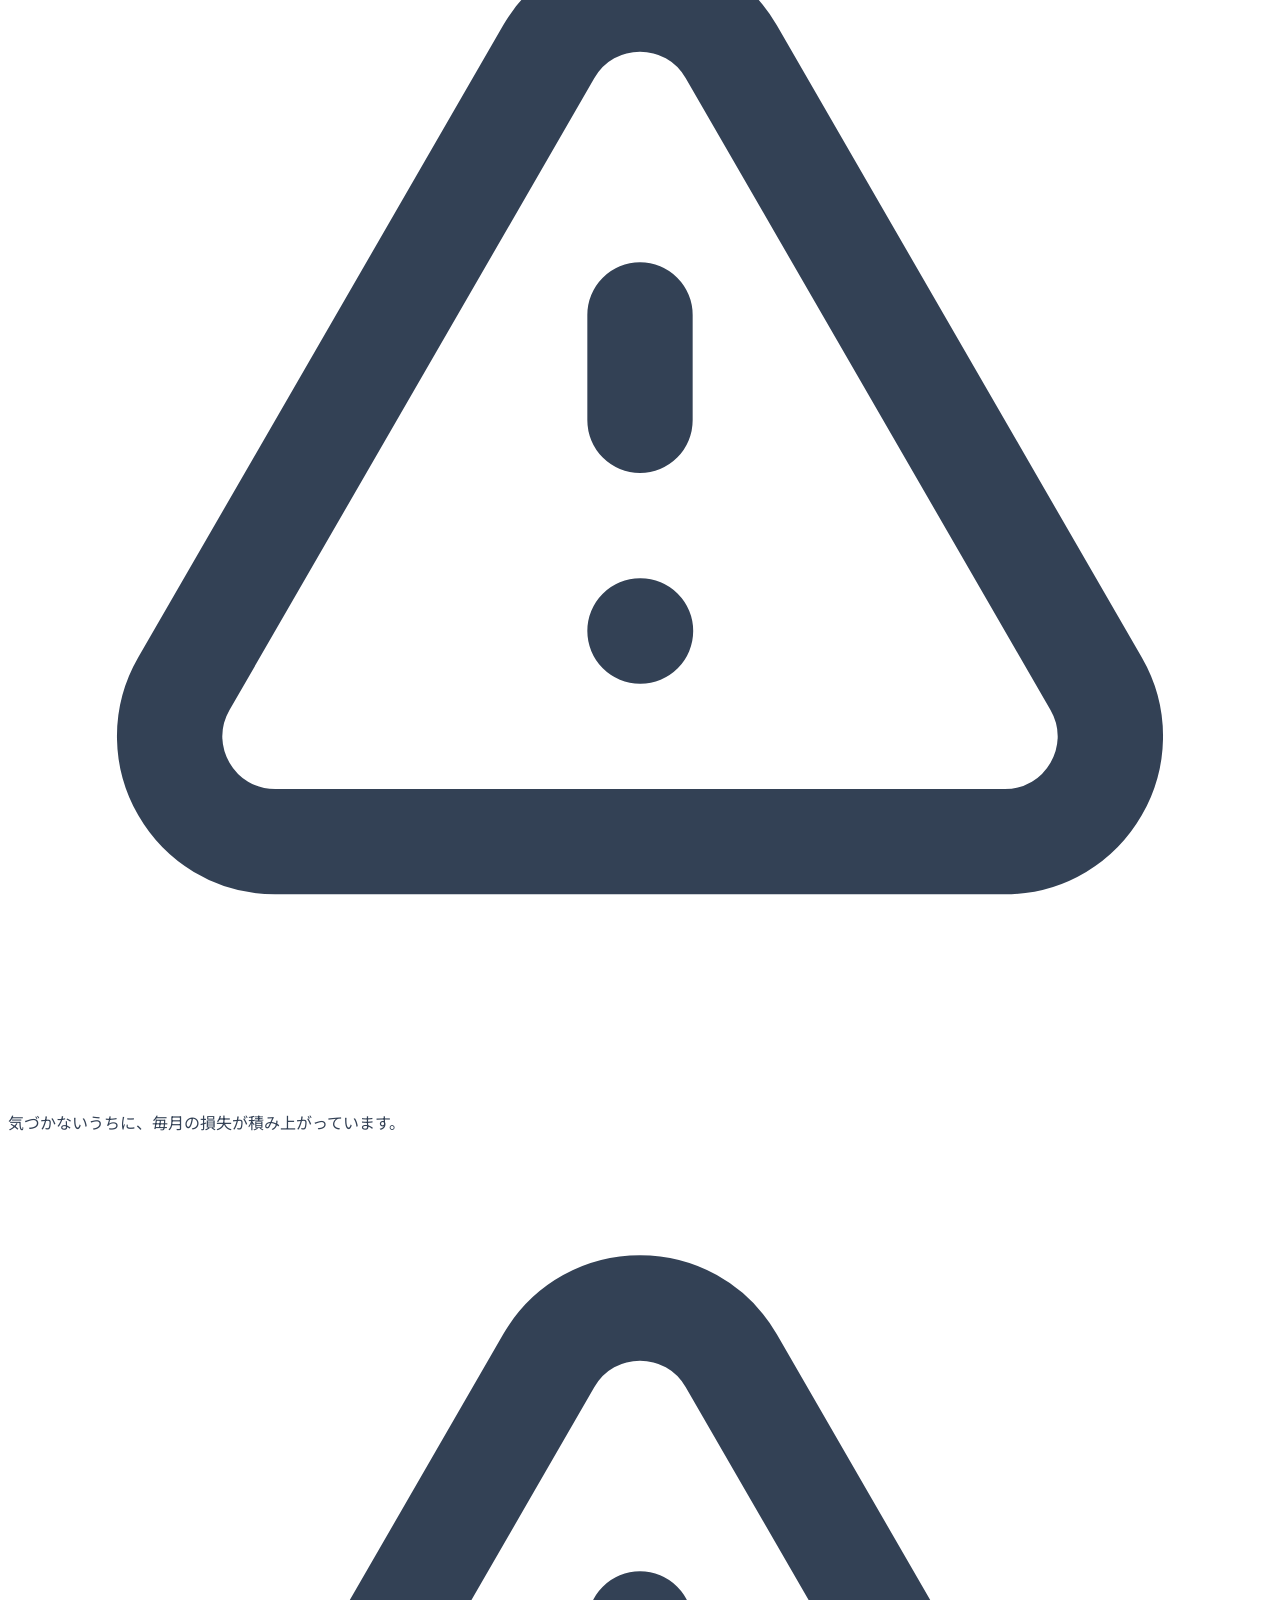
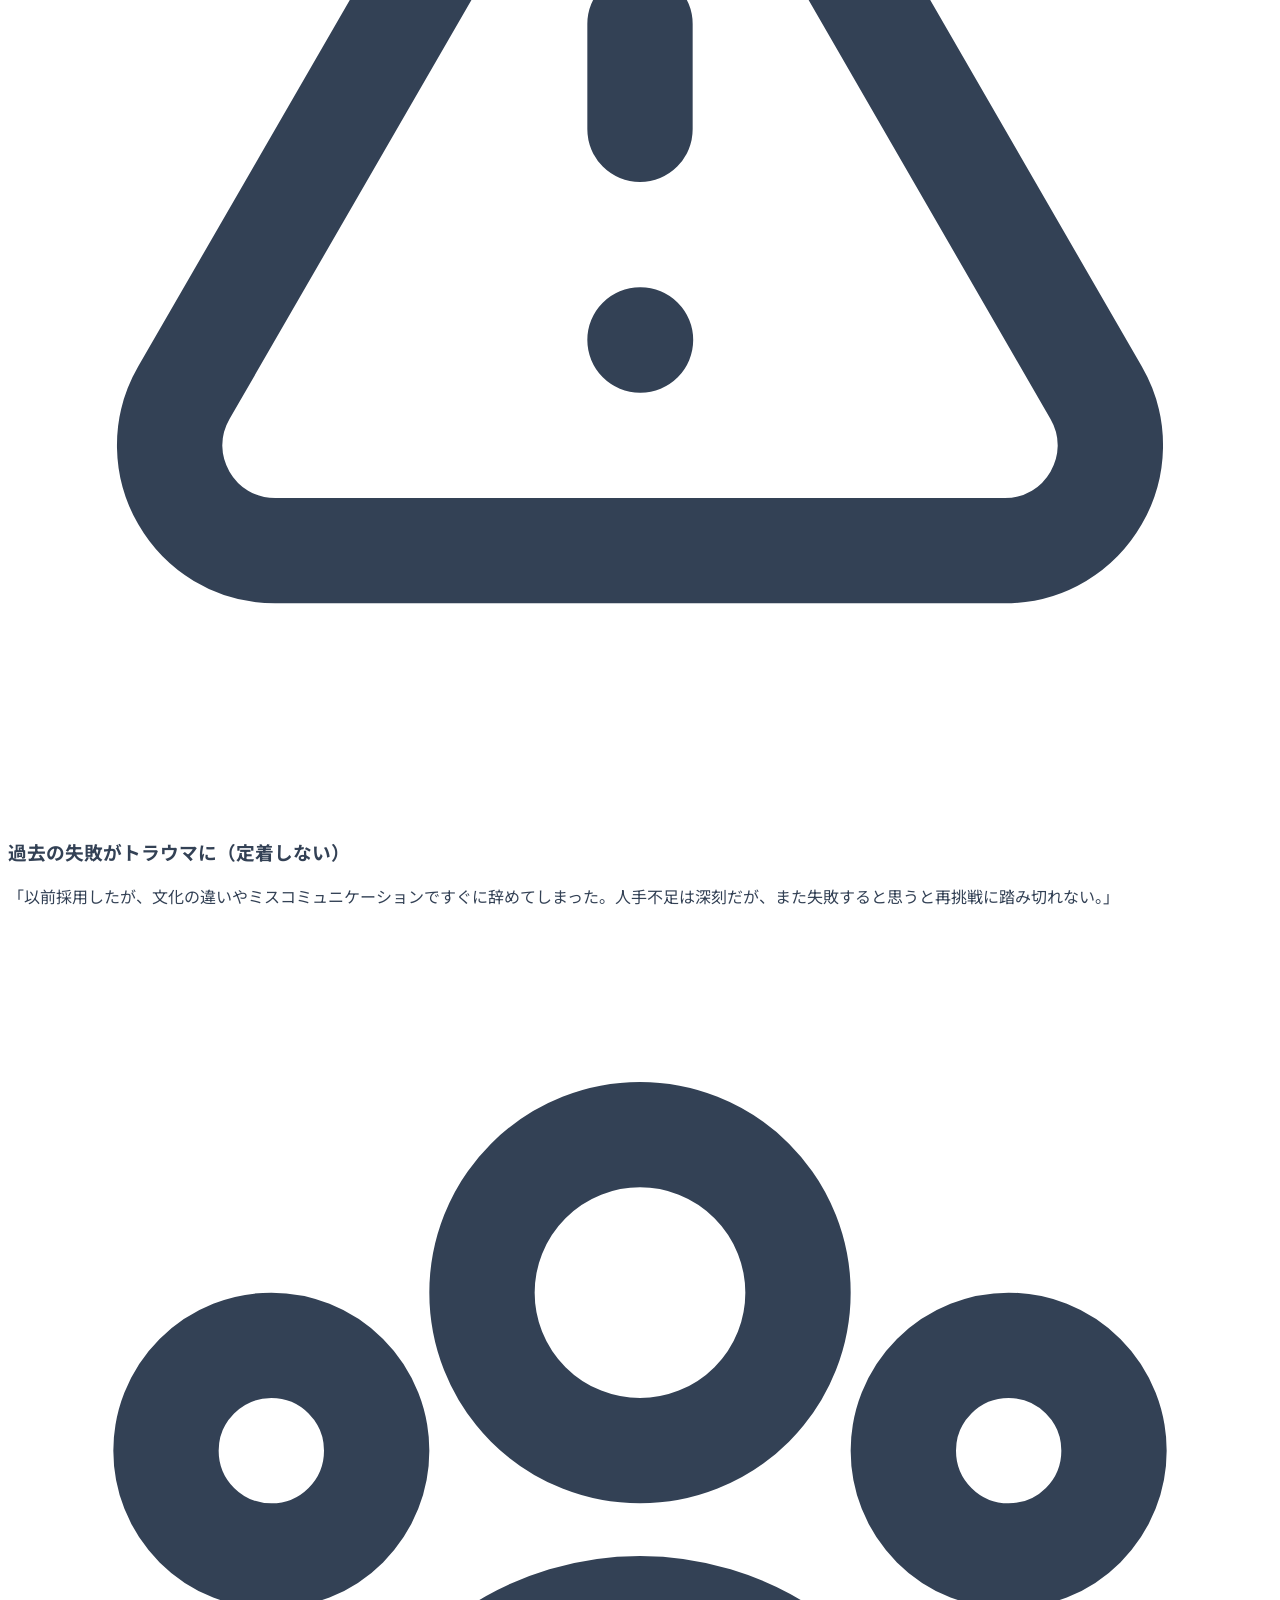
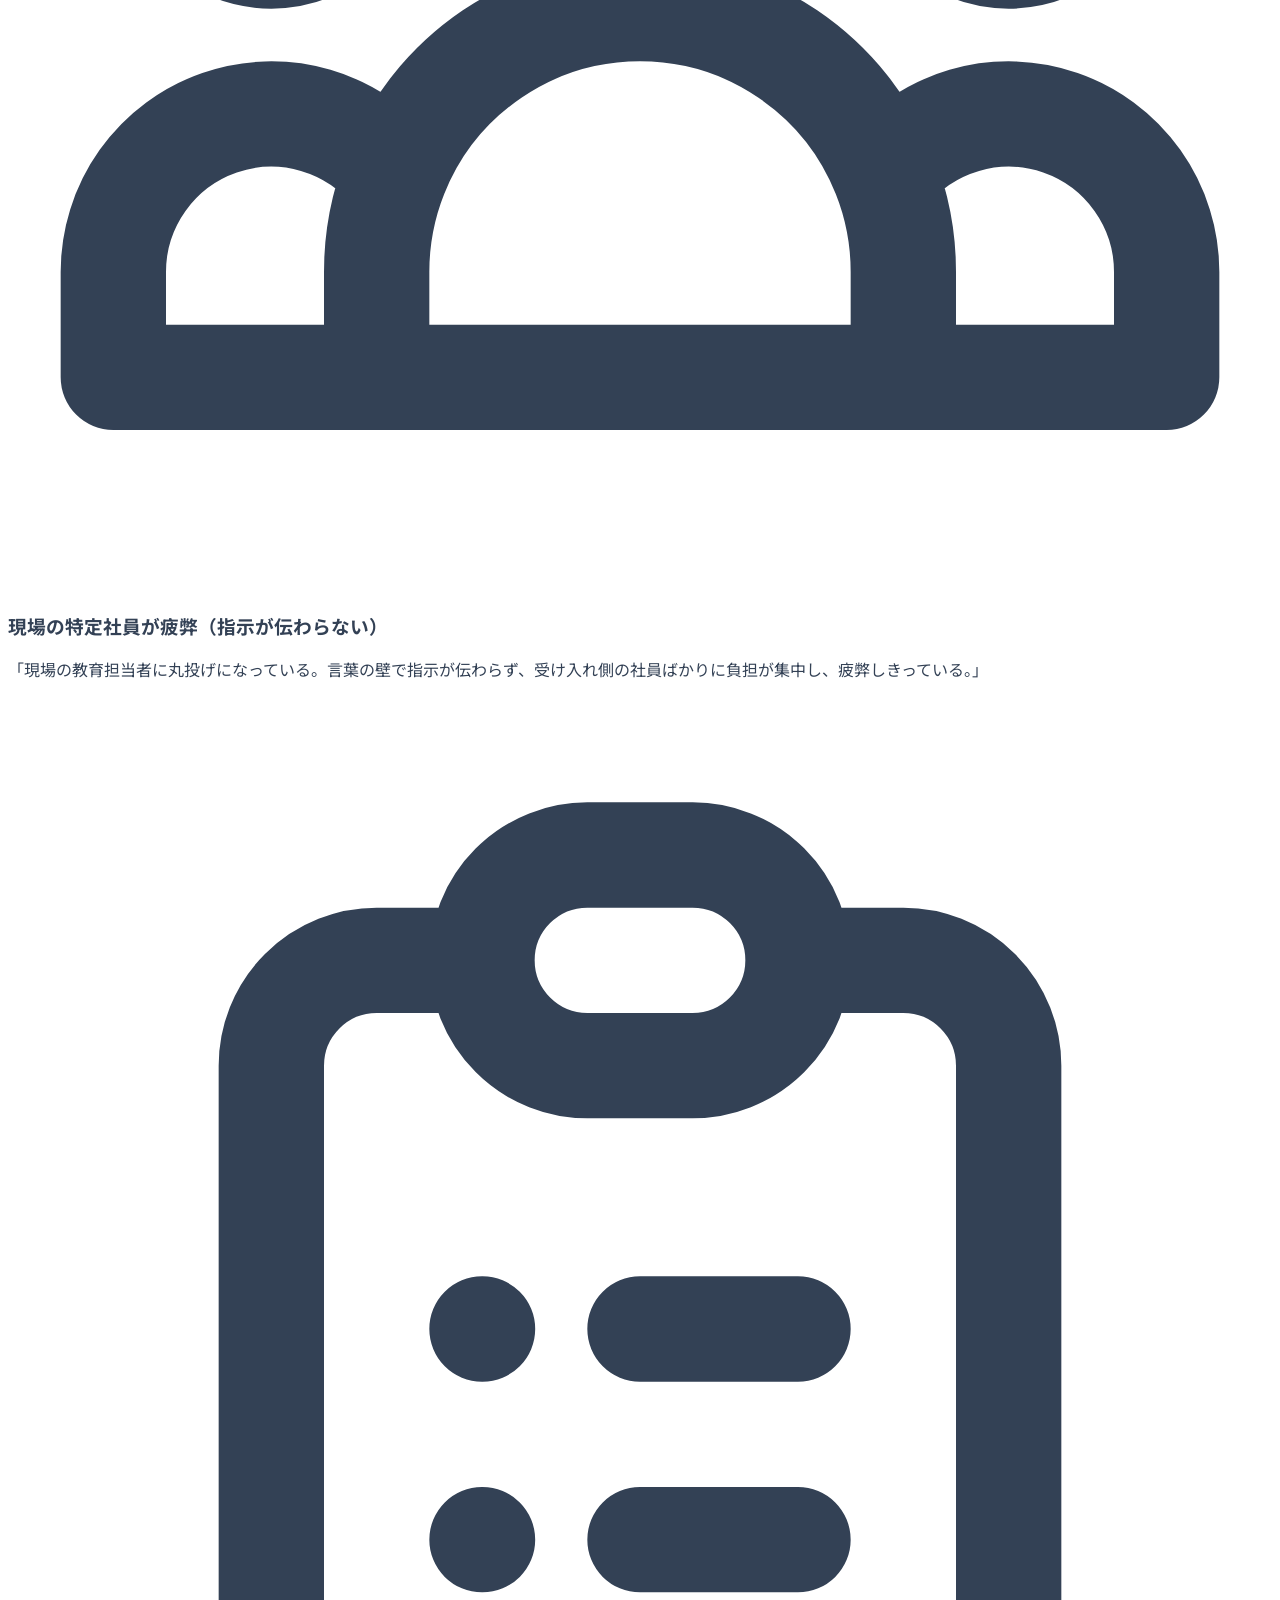
==== commit 58af3d63: "feat(diagnosis): 商談前の顧客分類を強化（Q1改定・Q2条件追加・分類別出し分け・AIコメント分岐） - Q1選択肢を「現在雇用/過去に雇用していたが現在はいない/雇用経験はない」に変" ====
--- a/public/index.html
+++ b/public/index.html
@@ -17,13 +17,13 @@
 
   <!-- GTM: 必要に応じてGTMスニペットをここに貼り付け -->
   <!-- End GTM -->
-  <title>【外国人材活用診断】成功確率とリスクをたった12問で無料診断｜Global Talent Navi</title>
-  <meta name="description" content="外国人材活用診断 — これから採用したい企業にも、過去に採用で苦労した企業にも対応。外国人材活用の成功確率とリスクを、たった12問で診断。">
+  <title>【外国人材活用診断】成功確率とリスクを約1〜2分で無料診断｜Global Talent Navi</title>
+  <meta name="description" content="外国人材活用診断 — これから採用したい企業にも、過去に採用で苦労した企業にも対応。外国人材活用の成功確率とリスクを、約1〜2分で診断。">
 
   <!-- OGP -->
   <meta property="og:type" content="website">
-  <meta property="og:title" content="【外国人材活用診断】成功確率とリスクをたった12問で無料診断｜Global Talent Navi">
-  <meta property="og:description" content="外国人材活用診断 — これから採用したい企業にも、過去に採用で苦労した企業にも対応。外国人材活用の成功確率とリスクを、たった12問で診断。">
+  <meta property="og:title" content="【外国人材活用診断】成功確率とリスクを約1〜2分で無料診断｜Global Talent Navi">
+  <meta property="og:description" content="外国人材活用診断 — これから採用したい企業にも、過去に採用で苦労した企業にも対応。外国人材活用の成功確率とリスクを、約1〜2分で診断。">
   <meta property="og:url" content="https://globaltalent-navi.com/">
   <meta property="og:image" content="https://globaltalent-navi.com/assets/images/ogp.png">
   <meta property="og:site_name" content="Global Talent Navi">
@@ -31,8 +31,8 @@
 
   <!-- Twitter Card -->
   <meta name="twitter:card" content="summary_large_image">
-  <meta name="twitter:title" content="【外国人材活用診断】成功確率とリスクをたった12問で無料診断｜Global Talent Navi">
-  <meta name="twitter:description" content="外国人材活用診断 — これから採用したい企業にも、過去に採用で苦労した企業にも対応。外国人材活用の成功確率とリスクを、たった12問で診断。">
+  <meta name="twitter:title" content="【外国人材活用診断】成功確率とリスクを約1〜2分で無料診断｜Global Talent Navi">
+  <meta name="twitter:description" content="外国人材活用診断 — これから採用したい企業にも、過去に採用で苦労した企業にも対応。外国人材活用の成功確率とリスクを、約1〜2分で診断。">
   <meta name="twitter:image" content="https://globaltalent-navi.com/assets/images/ogp.png">
 
   <!-- Favicon -->
@@ -202,7 +202,7 @@
       <div class="flex items-center gap-4">
         <a href="https://www.globaltalent-navi.com/diagnosis/" target="_blank" rel="noopener" data-cta-location="header" class="hidden md:flex text-gold-600 font-bold border-2 border-gold-500 px-4 py-2 rounded-full hover:bg-gold-50 transition text-sm items-center gap-1">
           <svg class="w-4 h-4" fill="none" stroke="currentColor" viewBox="0 0 24 24"><path stroke-linecap="round" stroke-linejoin="round" stroke-width="2" d="M13 10V3L4 14h7v7l9-11h-7z"></path></svg>
-          12問で診断
+          1〜2分で診断
         </a>
         <a href="/consultation/" data-consult-location="header" class="bg-navy-900 text-white font-bold px-6 py-2 rounded-full hover:bg-navy-800 transition text-sm">
           無料相談
@@ -227,7 +227,7 @@
           <p class="text-xl md:text-2xl text-white font-black mb-3">放置すると損失は拡大します。<br class="md:hidden">まずは現状を把握してください。</p>
           <a href="https://www.globaltalent-navi.com/diagnosis/" target="_blank" rel="noopener" data-cta-location="hero" class="pulse-btn bg-gradient-to-r from-gold-400 to-gold-600 text-navy-900 font-black text-xl md:text-2xl py-5 px-8 md:px-16 rounded-full shadow-2xl hover:scale-105 transition-transform duration-300 w-full sm:w-auto flex items-center justify-center gap-2">
             <svg class="w-6 h-6 md:w-8 md:h-8" fill="none" stroke="currentColor" viewBox="0 0 24 24"><path stroke-linecap="round" stroke-linejoin="round" stroke-width="2" d="M13 10V3L4 14h7v7l9-11h-7z"></path></svg>
-            たった12問で現状を診断する ＞
+            約1〜2分で現状を診断する ＞
           </a>
           <div class="flex flex-wrap justify-center gap-x-4 gap-y-2 mt-3 text-sm md:text-base text-gray-400 font-bold">
             <span class="flex items-center gap-1"><svg class="w-4 h-4 text-green-400" fill="currentColor" viewBox="0 0 20 20"><path d="M16.707 5.293a1 1 0 010 1.414l-8 8a1 1 0 01-1.414 0l-4-4a1 1 0 011.414-1.414L8 12.586l7.293-7.293a1 1 0 011.414 0z"></path></svg> 約1〜2分で完了</span>
@@ -245,12 +245,12 @@
           <span class="nowrap"><span class="gradient-text">「設計」</span>で決まる。</span>
         </h1>
         <p class="hero-sp-sub">
-          たった12問で、外国人材活用の<br>
+          約1〜2分で、外国人材活用の<br>
           <span class="nowrap">成功確率とリスクをチェック。</span>
         </p>
         <a href="https://www.globaltalent-navi.com/diagnosis/" target="_blank" rel="noopener" data-cta-location="hero_sp" class="pulse-btn hero-sp-cta">
           <svg class="w-5 h-5" fill="none" stroke="currentColor" viewBox="0 0 24 24"><path stroke-linecap="round" stroke-linejoin="round" stroke-width="2" d="M13 10V3L4 14h7v7l9-11h-7z"></path></svg>
-          <span class="nowrap">無料で診断する（12問・1〜2分）</span>
+          <span class="nowrap">無料で診断する（約1〜2分）</span>
         </a>
         <p class="hero-sp-assure">
           <span class="nowrap">・個人情報入力不要</span>／<span class="nowrap">その場で結果表示</span>
@@ -411,7 +411,7 @@
       <div class="mt-12 text-center">
         <p class="text-xl md:text-2xl font-bold mb-3">この損失は、「人を入れ替える」だけでは絶対に止まりません。</p>
         <p class="text-red-400 font-bold text-xl md:text-2xl mb-6">この損失を止めるには、まず原因を見える化することが必要です。</p>
-        <a href="https://www.globaltalent-navi.com/diagnosis/" target="_blank" rel="noopener" data-cta-location="risk" class="inline-flex items-center justify-center gap-2 bg-white text-gray-900 font-black text-xl md:text-2xl py-5 px-8 md:px-12 rounded-full shadow-[0_0_20px_rgba(255,255,255,0.3)] hover:bg-gray-100 hover:scale-105 transition-all duration-300"><span class="text-2xl">&#128202;</span> たった12問で現状を診断する ＞</a>
+        <a href="https://www.globaltalent-navi.com/diagnosis/" target="_blank" rel="noopener" data-cta-location="risk" class="inline-flex items-center justify-center gap-2 bg-white text-gray-900 font-black text-xl md:text-2xl py-5 px-8 md:px-12 rounded-full shadow-[0_0_20px_rgba(255,255,255,0.3)] hover:bg-gray-100 hover:scale-105 transition-all duration-300"><span class="text-2xl">&#128202;</span> 約1〜2分で現状を診断する ＞</a>
       </div>
     </div>
   </section>
@@ -564,7 +564,7 @@
         <div class="flex flex-col sm:flex-row justify-center gap-4">
           <a href="https://www.globaltalent-navi.com/diagnosis/" target="_blank" rel="noopener" data-cta-location="middle" class="inline-flex items-center justify-center gap-2 bg-gradient-to-r from-gold-400 to-gold-600 text-navy-900 font-black text-lg py-4 px-8 rounded-full shadow-lg hover:scale-105 transition-transform duration-300">
             <svg class="w-5 h-5" fill="none" stroke="currentColor" viewBox="0 0 24 24"><path stroke-linecap="round" stroke-linejoin="round" stroke-width="2" d="M13 10V3L4 14h7v7l9-11h-7z"></path></svg>
-            たった12問で現状を診断する
+            約1〜2分で現状を診断する
           </a>
           <a href="/consultation/" data-consult-location="middle" class="inline-flex items-center justify-center gap-2 bg-navy-900 text-white font-bold text-lg py-4 px-8 rounded-full hover:bg-navy-800 transition">
             無料で相談する
@@ -638,13 +638,13 @@
             <span class="flex-shrink-0 w-10 h-10 bg-gold-500 text-navy-900 rounded-full flex items-center justify-center font-bold text-lg">3</span>
             <div>
               <h3 class="text-lg font-bold text-gray-900 mb-2">現状把握が、最もコストの低いリスク回避策</h3>
-              <p class="text-gray-600 leading-relaxed">大規模な制度改革や外部委託の前に、まず自社の受け入れ体制を可視化する。それだけで、優先すべき課題と不要な投資が明確になります。12問の診断が、数百万円の損失回避につながる可能性があります。</p>
+              <p class="text-gray-600 leading-relaxed">大規模な制度改革や外部委託の前に、まず自社の受け入れ体制を可視化する。それだけで、優先すべき課題と不要な投資が明確になります。約1〜2分の診断が、数百万円の損失回避につながる可能性があります。</p>
             </div>
           </div>
         </div>
       </div>
       <div class="text-center mt-12">
-        <a href="https://www.globaltalent-navi.com/diagnosis/" target="_blank" rel="noopener" data-cta-location="reason" class="inline-flex items-center justify-center gap-2 bg-navy-900 text-white font-bold text-lg py-4 px-10 rounded-full hover:bg-navy-800 transition shadow-lg">まずは12問で現状を把握する</a>
+        <a href="https://www.globaltalent-navi.com/diagnosis/" target="_blank" rel="noopener" data-cta-location="reason" class="inline-flex items-center justify-center gap-2 bg-navy-900 text-white font-bold text-lg py-4 px-10 rounded-full hover:bg-navy-800 transition shadow-lg">まずは約1〜2分で現状を把握する</a>
       </div>
     </div>
   </section>
@@ -653,9 +653,9 @@
   <section id="diagnosis" class="py-24 bg-gradient-to-br from-navy-900 to-navy-800 text-white px-4 relative border-t-8 border-gold-500">
     <div class="max-w-4xl mx-auto text-center">
       <h2 class="text-3xl md:text-5xl font-black mb-6 leading-tight">外国人材を<span class="text-gold-400">&quot;活かせる&quot;</span>企業へ。<br>まずは現状を確認してください。</h2>
-      <p class="text-xl md:text-2xl text-gray-300 font-medium mb-12">たった12問で自社のリスクを診断できます。</p>
+      <p class="text-xl md:text-2xl text-gray-300 font-medium mb-12">約1〜2分で自社のリスクを診断できます。</p>
       <div class="bg-white text-gray-900 p-8 md:p-10 rounded-2xl shadow-2xl mb-12 max-w-3xl mx-auto relative transform md:scale-105">
-        <div class="absolute -top-5 left-1/2 transform -translate-x-1/2 bg-red-600 text-white font-bold px-6 py-2 rounded-full text-sm shadow-lg whitespace-nowrap">＼ 12問の回答後、画面に以下が表示されます ／</div>
+        <div class="absolute -top-5 left-1/2 transform -translate-x-1/2 bg-red-600 text-white font-bold px-6 py-2 rounded-full text-sm shadow-lg whitespace-nowrap">＼ 約1〜2分の診断後、画面に以下が表示されます ／</div>
         <h3 class="text-2xl font-bold mb-6 text-center border-b pb-4">無料診断で明確になる「3つの事実」</h3>
         <ul class="text-left space-y-5 font-bold text-lg max-w-xl mx-auto">
           <li class="flex items-center gap-3"><span class="bg-navy-900 text-white w-8 h-8 rounded-full flex items-center justify-center flex-shrink-0">1</span>現在の体制から算出する「外国人材の定着成功確率（スコア）」</li>
@@ -668,7 +668,7 @@
         </div>
       </div>
       <div class="relative inline-block w-full sm:w-auto">
-        <a href="https://www.globaltalent-navi.com/diagnosis/" target="_blank" rel="noopener" data-cta-location="final" class="pulse-btn block w-full bg-gradient-to-r from-gold-400 to-gold-600 text-navy-900 font-black text-2xl md:text-3xl py-6 px-8 md:px-16 rounded-full shadow-[0_0_40px_rgba(245,158,11,0.5)] hover:scale-105 transition-transform duration-300">たった12問で現状を診断する ＞</a>
+        <a href="https://www.globaltalent-navi.com/diagnosis/" target="_blank" rel="noopener" data-cta-location="final" class="pulse-btn block w-full bg-gradient-to-r from-gold-400 to-gold-600 text-navy-900 font-black text-2xl md:text-3xl py-6 px-8 md:px-16 rounded-full shadow-[0_0_40px_rgba(245,158,11,0.5)] hover:scale-105 transition-transform duration-300">約1〜2分で現状を診断する ＞</a>
       </div>
       <div class="flex flex-wrap justify-center gap-x-6 gap-y-2 mt-6 text-base md:text-lg text-gray-300 font-bold">
         <span class="flex items-center gap-1"><svg class="w-5 h-5 text-green-400" fill="currentColor" viewBox="0 0 20 20"><path d="M16.707 5.293a1 1 0 010 1.414l-8 8a1 1 0 01-1.414 0l-4-4a1 1 0 011.414-1.414L8 12.586l7.293-7.293a1 1 0 011.414 0z"></path></svg> 約1〜2分で完了</span>
